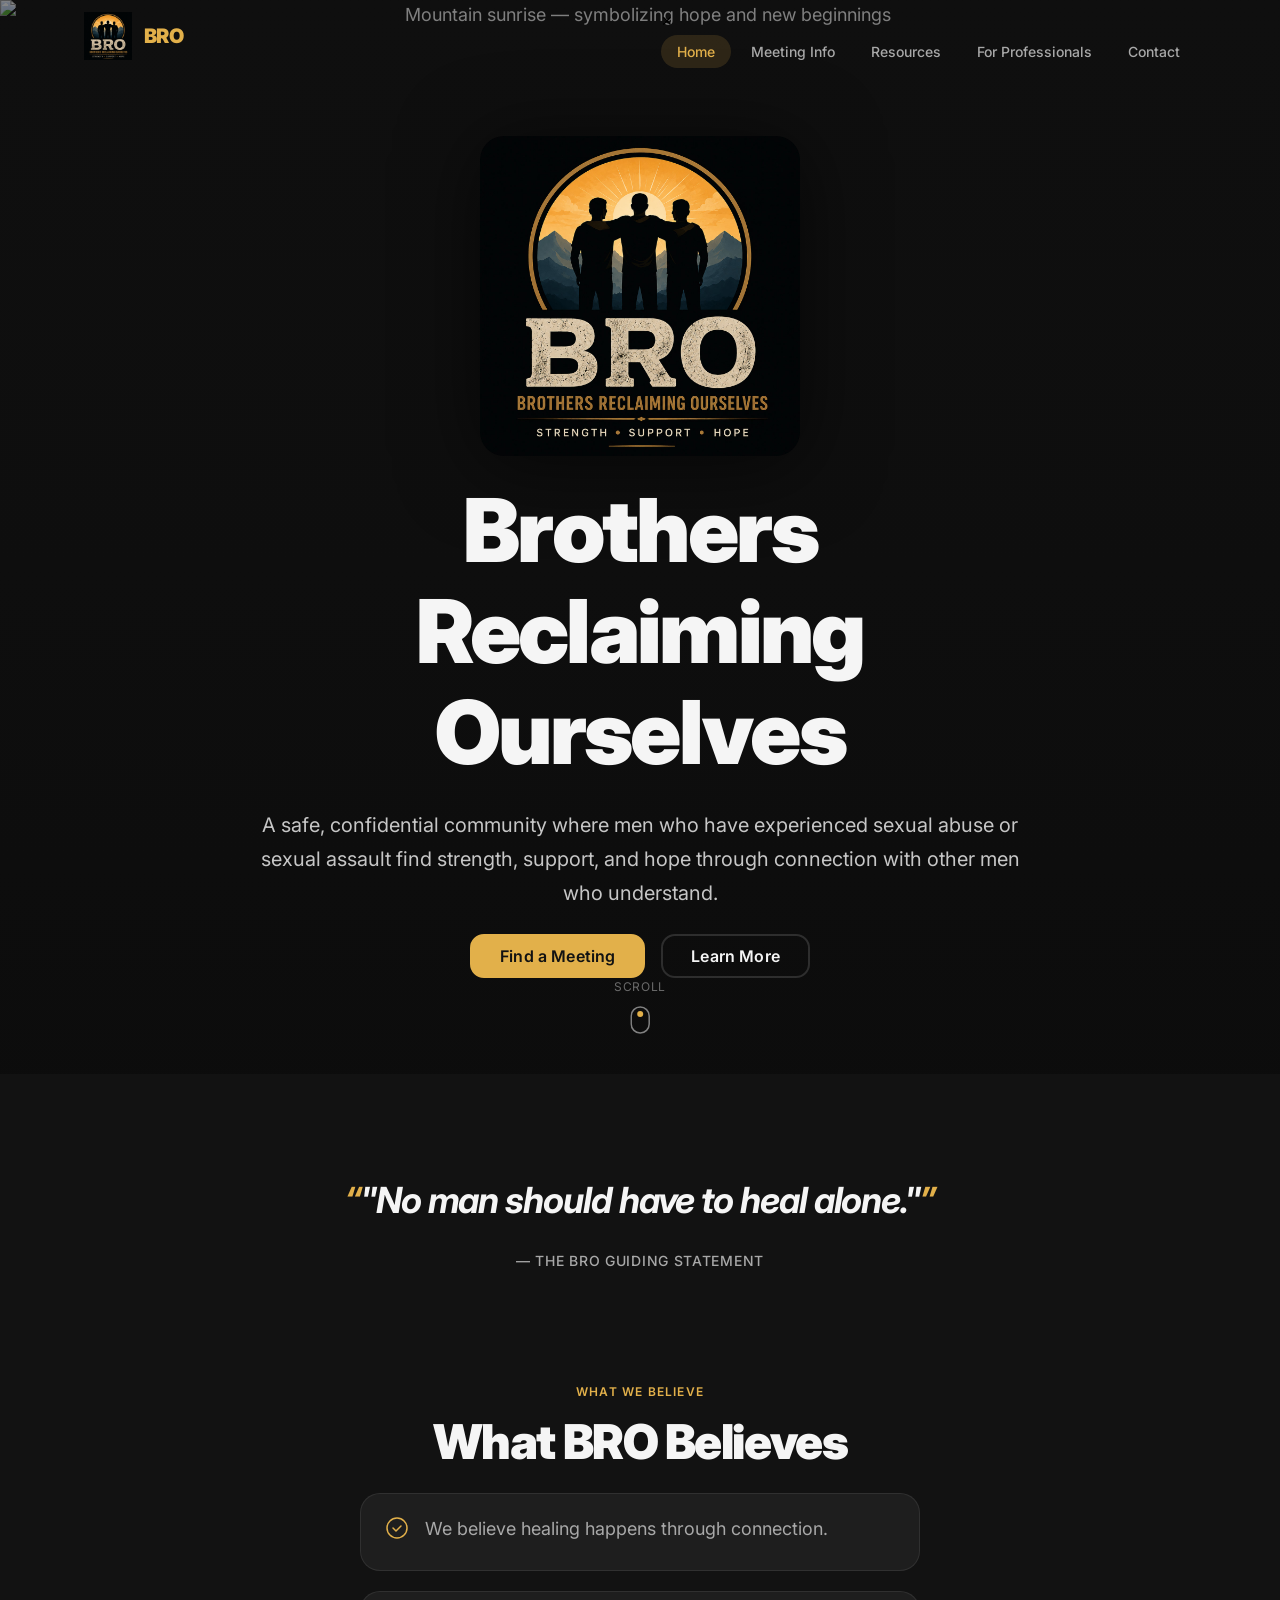
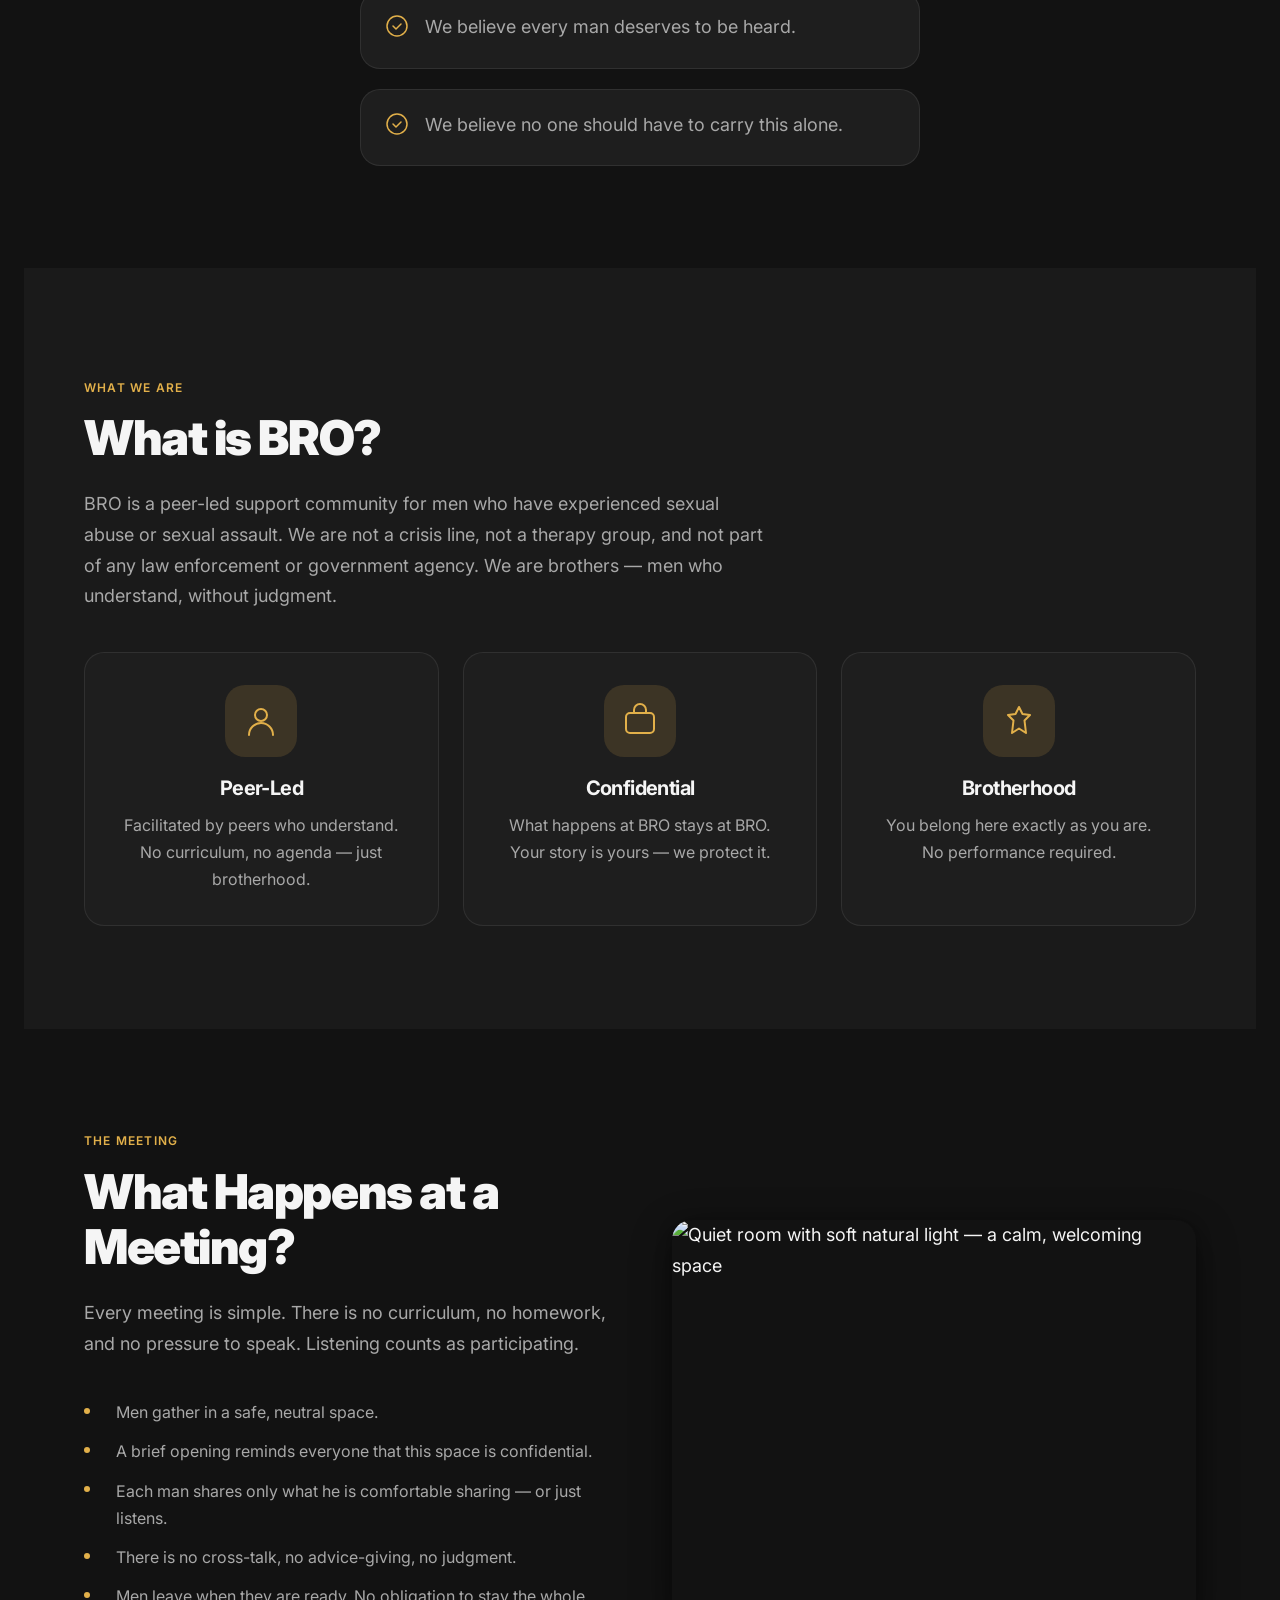
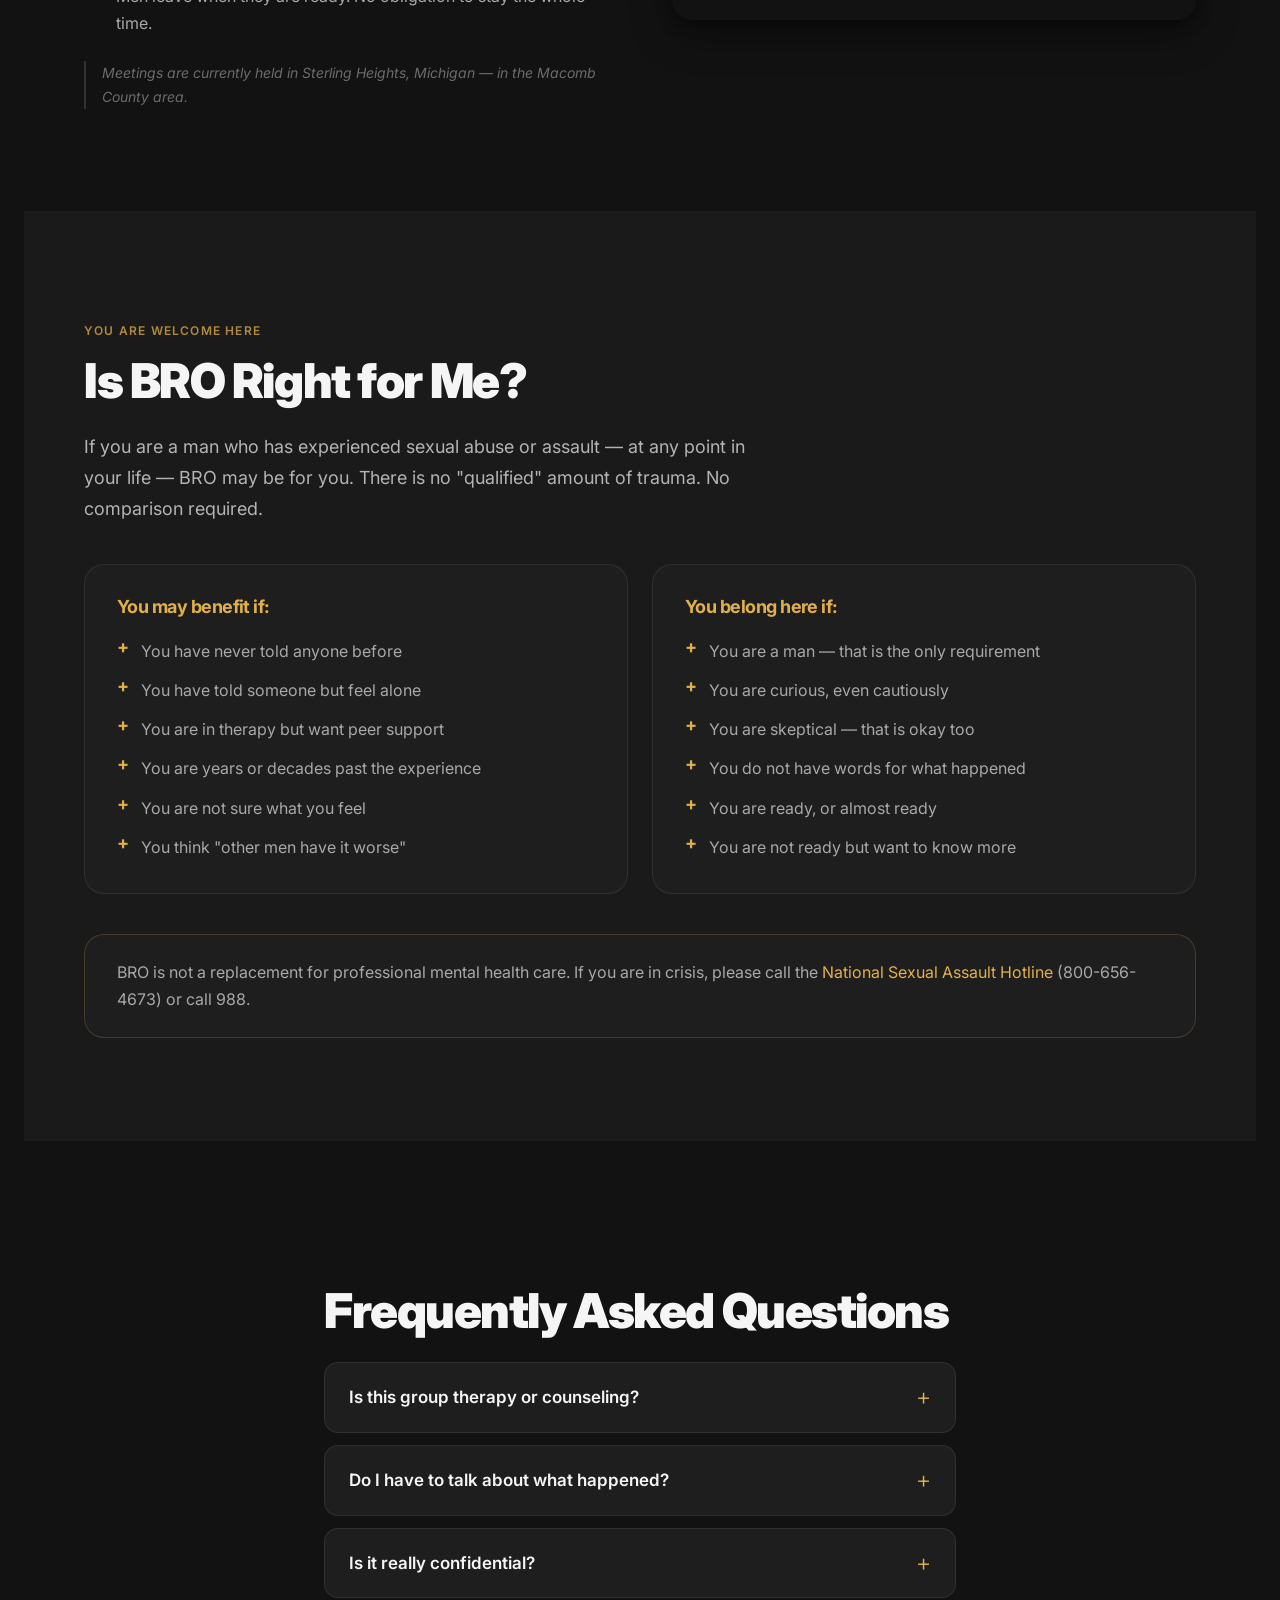
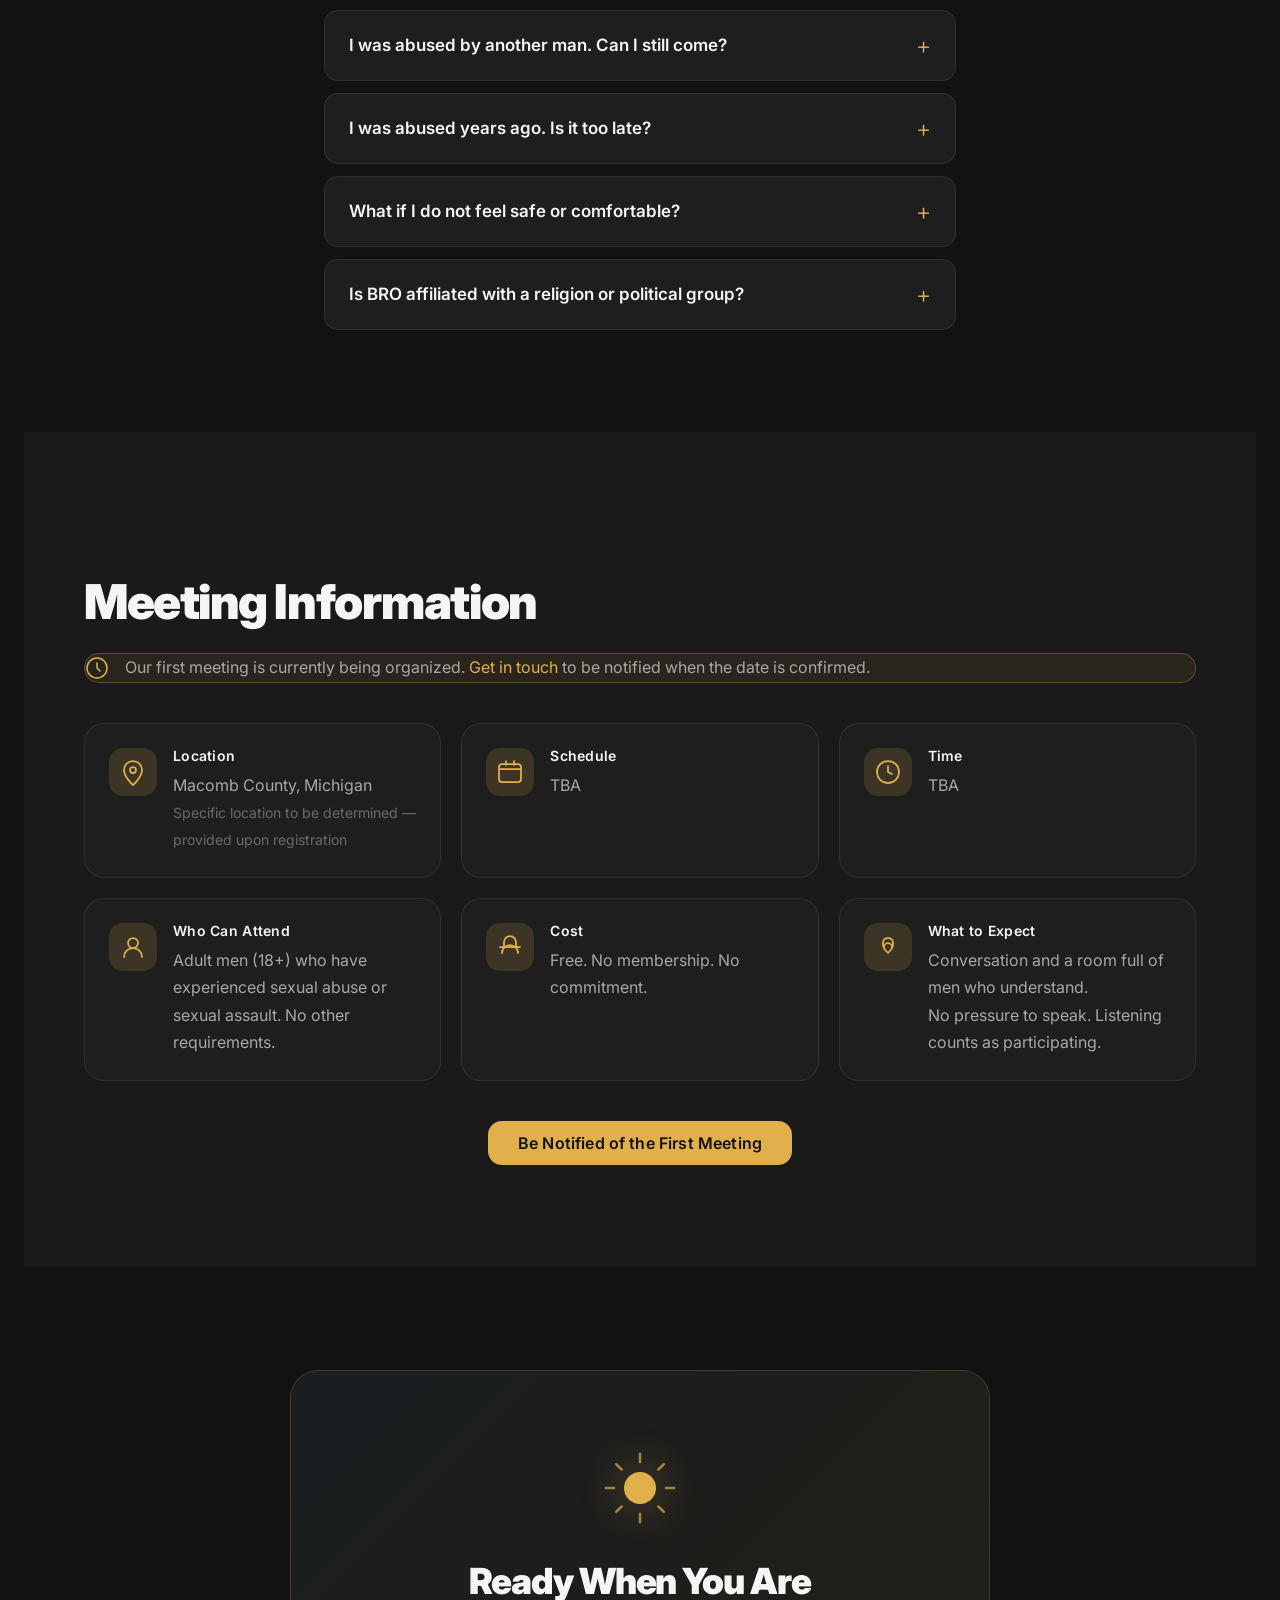
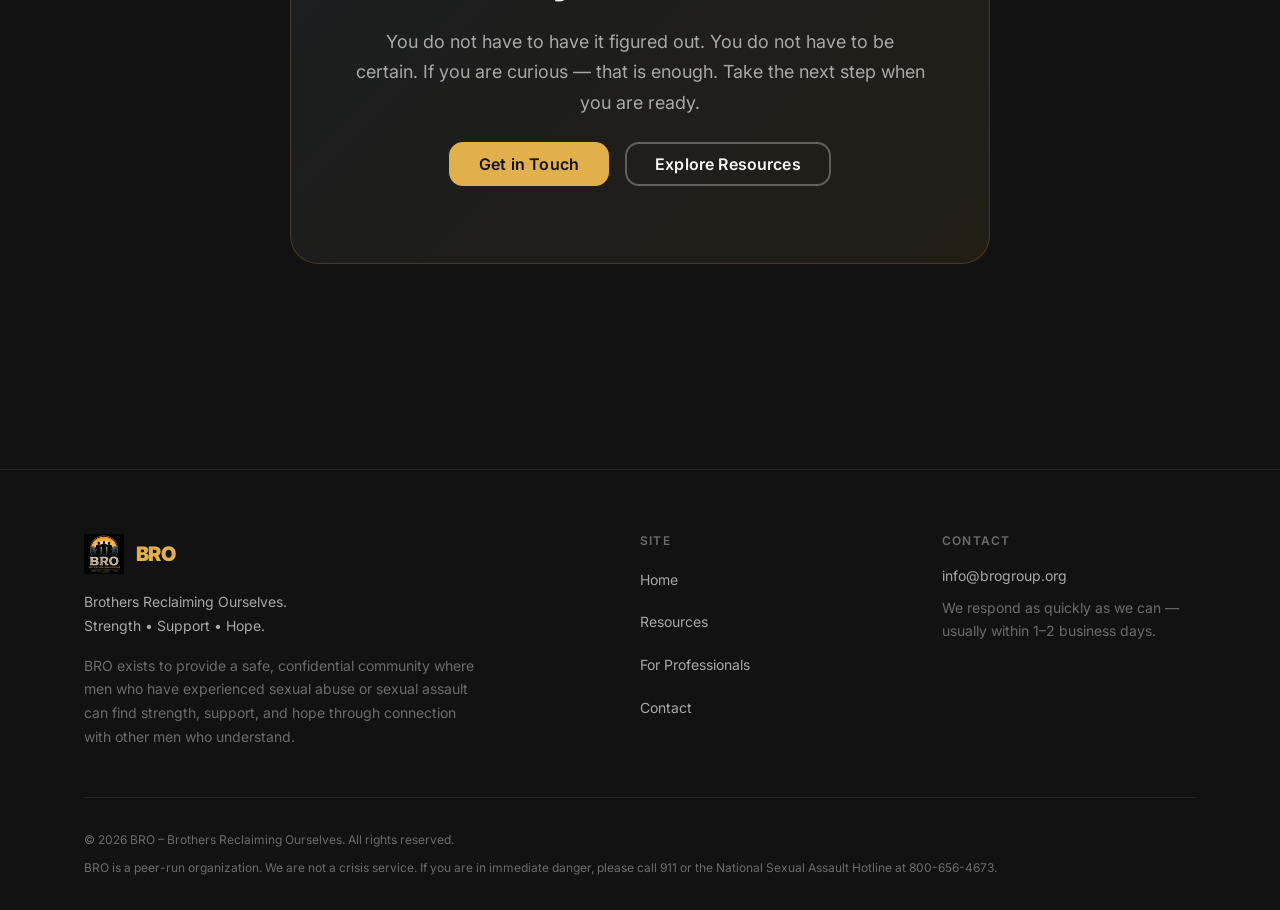
==== index.html @ 1f4b5b33 "Fix mobile nav: add visible close (x) button, fix body scroll lock" ====
<!DOCTYPE html>
<html lang="en">
<head>
  <meta charset="UTF-8" />
  <meta name="viewport" content="width=device-width, initial-scale=1.0" />
  <title>BRO – Brothers Reclaiming Ourselves | Strength • Support • Hope</title>
  <meta name="description" content="BRO provides a safe, confidential community where men who have experienced sexual abuse or sexual assault can find strength, support, and hope through connection with other men who understand." />
  <meta name="keywords" content="male sexual assault support, men's trauma support, male survivor peer support, Michigan, Sterling Heights, Macomb County" />
  <link rel="icon" type="image/svg+xml" href="favicon.svg" />
  <link rel="preconnect" href="https://fonts.googleapis.com" />
  <link rel="preconnect" href="https://fonts.gstatic.com" crossorigin />
  <link href="https://fonts.googleapis.com/css2?family=Inter:wght@300;400;500;600;700;800;900&display=swap" rel="stylesheet" />
  <link rel="stylesheet" href="css/styles.css" />
</head>
<body>

  <!-- NAVIGATION -->
  <header class="site-header" id="site-header">
    <div class="header-inner">
      <a href="index.html" class="logo" aria-label="BRO Home">
        <img src="images/logo.png" alt="BRO – Brothers Reclaiming Ourselves" width="48" height="48" />
        <span class="logo-text">BRO</span>
      </a>
      <nav class="main-nav" id="main-nav" aria-label="Main navigation">
<button class="nav-close" id="nav-close" aria-label="Close menu">&times;</button>
      
        <ul>
          <li><a href="index.html" class="active">Home</a></li>
          <li><a href="#meeting-info">Meeting Info</a></li>
          <li><a href="resources.html">Resources</a></li>
          <li><a href="for-professionals.html">For Professionals</a></li>
          <li><a href="contact.html">Contact</a></li>
        </ul>
      </nav>
      <button class="nav-toggle" id="nav-toggle" aria-label="Toggle navigation" aria-expanded="false">
        <span></span><span></span><span></span>
      </button>
    </div>
  </header>

  <main>

    <!-- ═══════════════════════════════════════════
         SECTION 1 — HERO
    ═══════════════════════════════════════════ -->
    <section class="hero" id="hero">
      <div class="hero-bg">
        <img src="https://images.unsplash.com/photo-1506905925346-21bda4d32df4?w=1600&q=80&auto=format&fit=crop"
             alt="Mountain sunrise — symbolizing hope and new beginnings"
             class="hero-image" loading="eager" />
        <div class="hero-overlay"></div>
      </div>
      <div class="hero-content">
        <div class="hero-logo logo-large">
          <img src="images/logo.png" alt="BRO – Brothers Reclaiming Ourselves" width="320" height="320" />
        </div>
<h1 class="hero-title">Brothers Reclaiming<br/>Ourselves</h1>
        <p class="hero-mission">A safe, confidential community where men who have experienced sexual abuse or sexual assault find strength, support, and hope through connection with other men who understand.</p>
        <div class="hero-actions">
          <a href="#meeting-info" class="btn btn-primary">Find a Meeting</a>
          <a href="#what-is-bro" class="btn btn-ghost">Learn More</a>
        </div>
      </div>
      <div class="hero-scroll-hint" aria-hidden="true">
        <span>Scroll</span>
        <svg width="20" height="28" viewBox="0 0 20 28" fill="none"><rect x="1" y="1" width="18" height="26" rx="9" stroke="#F5F5F5" stroke-width="1.5" opacity="0.5"/><circle cx="10" cy="8" r="3" fill="#E2B04A"/></svg>
      </div>
    </section>

    <!-- ═══════════════════════════════════════════
         SECTION 2 — NO MAN SHOULD HEAL ALONE
    ═══════════════════════════════════════════ -->
    <section class="quote-section" id="guiding-quote">
      <div class="container">
        <blockquote class="guiding-quote reveal">
          <p>"No man should have to heal alone."</p>
          <footer>— The BRO Guiding Statement</footer>
        </blockquote>
      </div>
    
    <!-- ═══════════════════════════════════════════
         SECTION 2.5 — WHAT BRO BELIEVES
    ═══════════════════════════════════════════ -->
    <section class="beliefs-section" id="beliefs">
      <div class="container container-narrow">
        <p class="section-label reveal">What We Believe</p>
        <h2 class="section-title reveal">What BRO Believes</h2>
        <div class="beliefs-list reveal">
          <div class="belief-item">
            <div class="belief-icon" aria-hidden="true">
              <svg width="24" height="24" viewBox="0 0 24 24" fill="none"><circle cx="12" cy="12" r="10" stroke="#E2B04A" stroke-width="1.5"/><path d="M8 12l3 3 5-5" stroke="#E2B04A" stroke-width="1.5" stroke-linecap="round" stroke-linejoin="round"/></svg>
            </div>
            <p>We believe healing happens through connection.</p>
          </div>
          <div class="belief-item">
            <div class="belief-icon" aria-hidden="true">
              <svg width="24" height="24" viewBox="0 0 24 24" fill="none"><circle cx="12" cy="12" r="10" stroke="#E2B04A" stroke-width="1.5"/><path d="M8 12l3 3 5-5" stroke="#E2B04A" stroke-width="1.5" stroke-linecap="round" stroke-linejoin="round"/></svg>
            </div>
            <p>We believe every man deserves to be heard.</p>
          </div>
          <div class="belief-item">
            <div class="belief-icon" aria-hidden="true">
              <svg width="24" height="24" viewBox="0 0 24 24" fill="none"><circle cx="12" cy="12" r="10" stroke="#E2B04A" stroke-width="1.5"/><path d="M8 12l3 3 5-5" stroke="#E2B04A" stroke-width="1.5" stroke-linecap="round" stroke-linejoin="round"/></svg>
            </div>
            <p>We believe no one should have to carry this alone.</p>
          </div>
        </div>
      </div>
    </section>

    <!-- ═══════════════════════════════════════════
         SECTION 3 — WHAT IS BRO?
    ═══════════════════════════════════════════ -->
    <section class="what-is-bro" id="what-is-bro">
      <div class="container">
        <p class="section-label reveal">What We Are</p>
        <h2 class="section-title reveal">What is BRO?</h2>
        <p class="section-intro reveal">BRO is a peer-led support community for men who have experienced sexual abuse or sexual assault. We are not a crisis line, not a therapy group, and not part of any law enforcement or government agency. We are brothers — men who understand, without judgment.</p>
        <div class="pillars">
          <div class="pillar reveal">
            <div class="pillar-icon">
              <svg width="40" height="40" viewBox="0 0 40 40" fill="none" aria-hidden="true">
                <circle cx="20" cy="14" r="6" stroke="#E2B04A" stroke-width="2"/>
                <path d="M8 34c0-6.627 5.373-12 12-12s12 5.373 12 12" stroke="#E2B04A" stroke-width="2" stroke-linecap="round"/>
              </svg>
            </div>
            <h3>Peer-Led</h3>
            <p>Facilitated by peers who understand. No curriculum, no agenda — just brotherhood.</p>
          </div>
          <div class="pillar reveal" style="--delay:0.1s">
            <div class="pillar-icon">
              <svg width="40" height="40" viewBox="0 0 40 40" fill="none" aria-hidden="true">
                <rect x="6" y="12" width="28" height="20" rx="4" stroke="#E2B04A" stroke-width="2"/>
                <path d="M14 12V9a6 6 0 0 1 12 0v3" stroke="#E2B04A" stroke-width="2" stroke-linecap="round"/>
              </svg>
            </div>
            <h3>Confidential</h3>
            <p>What happens at BRO stays at BRO. Your story is yours — we protect it.</p>
          </div>
          <div class="pillar reveal" style="--delay:0.2s">
            <div class="pillar-icon">
              <svg width="40" height="40" viewBox="0 0 40 40" fill="none" aria-hidden="true">
                <path d="M20 6l3.5 7 7.5 1-5.5 5.5L27 32 20 27.5 13 32l1.5-12.5L9 14l7.5-1z" stroke="#E2B04A" stroke-width="2" stroke-linejoin="round"/>
              </svg>
            </div>
            <h3>Brotherhood</h3>
            <p>You belong here exactly as you are. No performance required.</p>
          </div>
        </div>
      </div>
    </section>

    <!-- ═══════════════════════════════════════════
         SECTION 4 — WHAT HAPPENS AT A MEETING?
    ═══════════════════════════════════════════ -->
    <section class="meeting-format" id="meeting-format">
      <div class="container">
        <div class="two-col">
          <div class="two-col-text">
            <p class="section-label reveal">The Meeting</p>
            <h2 class="section-title reveal">What Happens at a Meeting?</h2>
            <p class="section-intro reveal">Every meeting is simple. There is no curriculum, no homework, and no pressure to speak. Listening counts as participating.</p>
            <ul class="meeting-list reveal">
              <li>Men gather in a safe, neutral space.</li>
              <li>A brief opening reminds everyone that this space is confidential.</li>
              <li>Each man shares only what he is comfortable sharing — or just listens.</li>
              <li>There is no cross-talk, no advice-giving, no judgment.</li>
              <li>Men leave when they are ready. No obligation to stay the whole time.</li>
            </ul>
            <p class="meeting-note reveal">Meetings are currently held in Sterling Heights, Michigan — in the Macomb County area.</p>
          </div>
          <div class="two-col-image reveal">
            <img src="https://images.unsplash.com/photo-1474859569645-e0def92b02bc?w=800&q=80&auto=format&fit=crop"
                 alt="Quiet room with soft natural light — a calm, welcoming space"
                 loading="lazy" />
          </div>
        </div>
      </div>
    </section>

    <!-- ═══════════════════════════════════════════
         SECTION 5 — IS BRO RIGHT FOR ME?
    ═══════════════════════════════════════════ -->
    <section class="is-bro-right" id="is-bro-right">
      <div class="container">
        <p class="section-label reveal light">You Are Welcome Here</p>
        <h2 class="section-title reveal light">Is BRO Right for Me?</h2>
        <p class="section-intro reveal light">If you are a man who has experienced sexual abuse or assault — at any point in your life — BRO may be for you. There is no "qualified" amount of trauma. No comparison required.</p>
        <div class="is-right-grid">
          <div class="is-right-card reveal">
            <h3>You may benefit if:</h3>
            <ul>
              <li>You have never told anyone before</li>
              <li>You have told someone but feel alone</li>
              <li>You are in therapy but want peer support</li>
              <li>You are years or decades past the experience</li>
              <li>You are not sure what you feel</li>
              <li>You think "other men have it worse"</li>
            </ul>
          </div>
          <div class="is-right-card reveal" style="--delay:0.1s">
            <h3>You belong here if:</h3>
            <ul>
              <li>You are a man — that is the only requirement</li>
              <li>You are curious, even cautiously</li>
              <li>You are skeptical — that is okay too</li>
              <li>You do not have words for what happened</li>
              <li>You are ready, or almost ready</li>
              <li>You are not ready but want to know more</li>
            </ul>
          </div>
        </div>
        <div class="is-right-reassure reveal">
          <p>BRO is not a replacement for professional mental health care. If you are in crisis, please call the <a href="resources.html">National Sexual Assault Hotline</a> (800-656-4673) or call 988.</p>
        </div>
      </div>
    </section>

    <!-- ═══════════════════════════════════════════
         SECTION 6 — FAQ
    ═══════════════════════════════════════════ -->
    <section class="faq-section" id="faq">
      <div class="container container-narrow">
        <p class="section-label reveal">Common Questions</p>
        <h2 class="section-title reveal">Frequently Asked Questions</h2>

        <div class="faq reveal">
          <details class="faq-item">
            <summary>Is this group therapy or counseling?</summary>
            <div class="faq-body">
              <p>No. BRO is a peer-led support community — not therapy, not counseling. We do not have therapists or clinicians leading meetings. Some BRO members see therapists independently, and many find BRO complements their professional care. But BRO itself is men supporting men.</p>
            </div>
          </details>
          <details class="faq-item">
            <summary>Do I have to talk about what happened?</summary>
            <div class="faq-body">
              <p>Never. Listening is participating. You are welcome to say nothing at all. You can attend as many meetings as you want before saying anything. You never owe anyone your story.</p>
            </div>
          </details>
          <details class="faq-item">
            <summary>Is it really confidential?</summary>
            <div class="faq-body">
              <p>Yes. What is shared at BRO meetings stays at BRO meetings. Every member agrees to this commitment before attending. We take it seriously — it is the foundation of the trust we build.</p>
            </div>
          </details>
          <details class="faq-item">
            <summary>I was abused by another man. Can I still come?</summary>
            <div class="faq-body">
              <p>Yes. The perpetrator's gender does not change that you are a man who experienced sexual abuse. BRO is for all men who have experienced sexual abuse or assault, regardless of who caused it.</p>
            </div>
          </details>
          <details class="faq-item">
            <summary>I was abused years ago. Is it too late?</summary>
            <div class="faq-body">
              <p>It is never too late. Men come to BRO after 5, 10, 20, or 40+ years. Healing does not have a deadline. You are welcome here at any age or stage.</p>
            </div>
          </details>
          <details class="faq-item">
            <summary>What if I do not feel safe or comfortable?</summary>
            <div class="faq-body">
              <p>Your safety comes first. You can leave any meeting at any time, for any reason. You do not need to explain yourself to anyone. If you have concerns about a specific meeting or member, please reach out to us privately.</p>
            </div>
          </details>
          <details class="faq-item">
            <summary>Is BRO affiliated with a religion or political group?</summary>
            <div class="faq-body">
              <p>No. BRO is completely independent and non-religious. We do not promote any political party, ideology, or organization. Our only purpose is peer support for male survivors.</p>
            </div>
          </details>
        </div>
      </div>
    </section>

    <!-- ═══════════════════════════════════════════
         SECTION 7 — MEETING INFORMATION
    ═══════════════════════════════════════════ -->
    <section class="meeting-info" id="meeting-info">
      <div class="container">
        <p class="section-label reveal light">Join Us</p>
        <h2 class="section-title reveal light">Meeting Information</h2>

        <div class="first-meeting-banner reveal">
          <svg width="24" height="24" viewBox="0 0 24 24" fill="none" aria-hidden="true">
            <circle cx="12" cy="12" r="10" stroke="#E2B04A" stroke-width="1.5"/>
            <path d="M12 7v5l3 3" stroke="#E2B04A" stroke-width="1.5" stroke-linecap="round"/>
          </svg>
          <p>Our first meeting is currently being organized. <a href="contact.html">Get in touch</a> to be notified when the date is confirmed.</p>
        </div>

        <div class="meeting-detail-grid">
          <div class="meeting-detail-card reveal">
            <div class="meeting-detail-icon">
              <svg width="28" height="28" viewBox="0 0 28 28" fill="none" aria-hidden="true">
                <path d="M14 3C9 3 5 7 5 12c0 7 9 15 9 15s9-8 9-15c0-5-4-9-9-9z" stroke="#E2B04A" stroke-width="1.75"/>
                <circle cx="14" cy="12" r="3" stroke="#E2B04A" stroke-width="1.75"/>
              </svg>
            </div>
            <div>
              <h3>Location</h3>
              <p>Macomb County, Michigan<br/><span class="small">Specific location to be determined — provided upon registration</span></p>
            </div>
          </div>

          <div class="meeting-detail-card reveal" style="--delay:0.08s">
            <div class="meeting-detail-icon">
              <svg width="28" height="28" viewBox="0 0 28 28" fill="none" aria-hidden="true">
                <rect x="3" y="6" width="22" height="18" rx="3" stroke="#E2B04A" stroke-width="1.75"/>
                <path d="M3 11h22M10 3v4M18 3v4" stroke="#E2B04A" stroke-width="1.75" stroke-linecap="round"/>
              </svg>
            </div>
            <div>
              <h3>Schedule</h3>
              <p>TBA</p>
            </div>
          </div>

          <div class="meeting-detail-card reveal" style="--delay:0.16s">
            <div class="meeting-detail-icon">
              <svg width="28" height="28" viewBox="0 0 28 28" fill="none" aria-hidden="true">
                <circle cx="14" cy="14" r="11" stroke="#E2B04A" stroke-width="1.75"/>
                <path d="M14 8v6l4 2" stroke="#E2B04A" stroke-width="1.75" stroke-linecap="round"/>
              </svg>
            </div>
            <div>
              <h3>Time</h3>
              <p>TBA</p>
            </div>
          </div>

          <div class="meeting-detail-card reveal" style="--delay:0.24s">
            <div class="meeting-detail-icon">
              <svg width="28" height="28" viewBox="0 0 28 28" fill="none" aria-hidden="true">
                <circle cx="14" cy="10" r="5" stroke="#E2B04A" stroke-width="1.75"/>
                <path d="M5 24c0-5 4-9 9-9s9 4 9 9" stroke="#E2B04A" stroke-width="1.75" stroke-linecap="round"/>
              </svg>
            </div>
            <div>
              <h3>Who Can Attend</h3>
              <p>Adult men (18+) who have experienced sexual abuse or sexual assault. No other requirements.</p>
            </div>
          </div>

          <div class="meeting-detail-card reveal" style="--delay:0.32s">
            <div class="meeting-detail-icon">
              <svg width="28" height="28" viewBox="0 0 28 28" fill="none" aria-hidden="true">
                <path d="M6 20c0-4.418 3.582-8 8-8s8 3.582 8 8" stroke="#E2B04A" stroke-width="1.75" stroke-linecap="round"/>
                <path d="M4 14h20" stroke="#E2B04A" stroke-width="1.75" stroke-linecap="round"/>
                <path d="M8 14V9a6 6 0 0 1 12 0v5" stroke="#E2B04A" stroke-width="1.75" stroke-linecap="round"/>
              </svg>
            </div>
            <div>
              <h3>Cost</h3>
              <p>Free. No membership. No commitment.</p>
            </div>
          </div>

          <div class="meeting-detail-card reveal" style="--delay:0.40s">
            <div class="meeting-detail-icon">
              <svg width="28" height="28" viewBox="0 0 28 28" fill="none" aria-hidden="true">
                <path d="M14 5c-3 0-5 2-5 5v2c0 3 5 8 5 8s5-5 5-8V10c0-3-2-5-5-5z" stroke="#E2B04A" stroke-width="1.75"/>
                <path d="M10 14c0-2 1.5-4 4-4s4 2 4 4" stroke="#E2B04A" stroke-width="1.75" stroke-linecap="round"/>
              </svg>
            </div>
            <div>
              <h3>What to Expect</h3>
              <p>Conversation and a room full of men who understand.<br/>No pressure to speak. Listening counts as participating.</p>
            </div>
          </div>
        </div>

        <div class="meeting-cta reveal">
          <a href="contact.html" class="btn btn-gold">Be Notified of the First Meeting</a>
        </div>
      </div>
    </section>

    <!-- ═══════════════════════════════════════════
         SECTION 8 — READY WHEN YOU ARE
    ═══════════════════════════════════════════ -->
    <section class="ready-cta"id="ready-cta">
      <div class="container">
        <div class="ready-inner reveal">
          <div class="ready-sun">
            <svg width="80" height="80" viewBox="0 0 80 80" fill="none" aria-hidden="true">
              <circle cx="40" cy="40" r="16" fill="#E2B04A"/>
              <g stroke="#E2B04A" stroke-width="2.5" stroke-linecap="round" opacity="0.7">
                <line x1="40" y1="6" x2="40" y2="14"/>
                <line x1="40" y1="66" x2="40" y2="74"/>
                <line x1="6" y1="40" x2="14" y2="40"/>
                <line x1="66" y1="40" x2="74" y2="40"/>
                <line x1="16.1" y1="16.1" x2="21.7" y2="21.7"/>
                <line x1="58.3" y1="58.3" x2="63.9" y2="63.9"/>
                <line x1="16.1" y1="63.9" x2="21.7" y2="58.3"/>
                <line x1="58.3" y1="21.7" x2="63.9" y2="16.1"/>
              </g>
            </svg>
          </div>
          <h2>Ready When You Are</h2>
          <p>You do not have to have it figured out. You do not have to be certain. If you are curious — that is enough. Take the next step when you are ready.</p>
          <div class="ready-actions">
            <a href="contact.html" class="btn btn-primary">Get in Touch</a>
            <a href="resources.html" class="btn btn-ghost-light">Explore Resources</a>
          </div>
        </div>
      </div>
    </section>

  </main>

  <!-- FOOTER -->
  <footer class="site-footer">
    <div class="container">
      <div class="footer-grid">
        <div class="footer-brand">
          <a href="index.html" class="footer-logo" aria-label="BRO Home">
            <img src="images/logo.png" alt="BRO – Brothers Reclaiming Ourselves" width="40" height="40" />
            <span>BRO</span>
          </a>
          <p>Brothers Reclaiming Ourselves.<br/>Strength &bull; Support &bull; Hope.</p>
          <p class="footer-mission">BRO exists to provide a safe, confidential community where men who have experienced sexual abuse or sexual assault can find strength, support, and hope through connection with other men who understand.</p>
        </div>
        <div class="footer-nav">
          <h4>Site</h4>
          <ul>
            <li><a href="index.html">Home</a></li>
            <li><a href="resources.html">Resources</a></li>
            <li><a href="for-professionals.html">For Professionals</a></li>
            <li><a href="contact.html">Contact</a></li>
          </ul>
        </div>
        <div class="footer-contact">
          <h4>Contact</h4>
          <p><a href="mailto:info@brogroup.org">info@brogroup.org</a></p>
          <p class="footer-note">We respond as quickly as we can — usually within 1–2 business days.</p>
        </div>
      </div>
      <div class="footer-bottom">
        <p>&copy; 2026 BRO – Brothers Reclaiming Ourselves. All rights reserved.</p>
        <p class="footer-legal">BRO is a peer-run organization. We are not a crisis service. If you are in immediate danger, please call 911 or the National Sexual Assault Hotline at 800-656-4673.</p>
      </div>
    </div>
  </footer>

  <script src="js/main.js"></script>
</body>
</html>
---- css/styles.css ----
/* ============================================================
   BRO – Brothers Reclaiming Ourselves
   Global Stylesheet
   ============================================================ */

/* ── Custom Properties ──────────────────────────────────── */
:root {
  /* Colors */
  --clr-bg:          #121212;
  --clr-bg-alt:      #1A1A1A;
  --clr-bg-card:     #1E1E1E;
  --clr-bg-overlay:  rgba(12, 12, 12, 0.82);
  --clr-gold:        #E2B04A;
  --clr-gold-dim:    rgba(226, 176, 74, 0.15);
  --clr-gold-glow:   rgba(226, 176, 74, 0.08);
  --clr-slate:       #4C647A;
  --clr-slate-dim:   rgba(76, 100, 122, 0.2);
  --clr-text:        #F5F5F5;
  --clr-text-muted:  #A8A8A8;
  --clr-text-dim:    #6B6B6B;
  --clr-border:      rgba(245, 245, 245, 0.08);
  --clr-border-mid:  rgba(245, 245, 245, 0.14);
  --clr-error:       #E05252;
  --clr-success:    #52B47A;

  /* Typography */
  --font: 'Inter', system-ui, -apple-system, sans-serif;
  --fs-xs:   0.75rem;   /* 12px */
  --fs-sm:   0.875rem;  /* 14px */
  --fs-base: 1rem;      /* 16px */
  --fs-md:   1.0625rem; /* 17px */
  --fs-lg:   1.125rem;  /* 18px */
  --fs-xl:   1.25rem;   /* 20px */
  --fs-2xl:  1.5rem;    /* 24px */
  --fs-3xl:  1.875rem;  /* 30px */
  --fs-4xl:  2.25rem;   /* 36px */
  --fs-5xl:  3rem;      /* 48px */
  --fs-6xl:  3.75rem;   /* 60px */
  --fs-hero: clamp(2.5rem, 7vw, 5.5rem);
  --fw-light:    300;
  --fw-regular:  400;
  --fw-medium:   500;
  --fw-semibold: 600;
  --fw-bold:     700;
  --fw-black:    900;
  --lh-tight:   1.15;
  --lh-snug:     1.35;
  --lh-normal:   1.55;
  --lh-relaxed:  1.7;
  --ls-tight:   -0.03em;
  --ls-normal:   0;
  --ls-wide:     0.05em;
  --ls-wider:    0.1em;

  /* Spacing */
  --sp-1:  0.25rem;
  --sp-2:  0.5rem;
  --sp-3:  0.75rem;
  --sp-4:  1rem;
  --sp-5:  1.25rem;
  --sp-6:  1.5rem;
  --sp-8:  2rem;
  --sp-10: 2.5rem;
  --sp-12: 3rem;
  --sp-16: 4rem;
  --sp-20: 5rem;
  --sp-24: 6rem;
  --sp-32: 8rem;

  /* Radii */
  --r-sm:   4px;
  --r-md:   8px;
  --r-lg:   14px;
  --r-xl:   20px;
  --r-2xl:  28px;
  --r-full: 9999px;

  /* Shadows */
  --shadow-sm:  0 1px 3px rgba(0,0,0,0.4), 0 1px 2px rgba(0,0,0,0.3);
  --shadow-md:  0 4px 12px rgba(0,0,0,0.35), 0 2px 6px rgba(0,0,0,0.25);
  --shadow-lg:  0 12px 40px rgba(0,0,0,0.4), 0 4px 16px rgba(0,0,0,0.3);
  --shadow-gold: 0 0 32px rgba(226, 176, 74, 0.15);

  /* Transitions */
  --t-fast:   0.15s ease;
  --t-base:   0.25s ease;
  --t-slow:   0.45s ease;
  --t-slower: 0.65s ease;

  /* Layout */
  --container-max:  1160px;
  --container-mid:  800px;
  --container-narr: 680px;
  --section-gap:    clamp(4rem, 8vw, 7rem);
  --header-h:       72px;
}

/* ── Reset ─────────────────────────────────────────────── */
*, *::before, *::after { box-sizing: border-box; margin: 0; padding: 0; }
html { scroll-behavior: smooth; font-size: 16px; -webkit-text-size-adjust: 100%; }
body {
  font-family: var(--font);
  font-size: var(--fs-lg);
  font-weight: var(--fw-regular);
  line-height: var(--lh-relaxed);
  color: var(--clr-text);
  background: var(--clr-bg);
  -webkit-font-smoothing: antialiased;
  -moz-osx-font-smoothing: grayscale;
  overflow-x: hidden;
}
img, video { display: block; max-width: 100%; height: auto; }
a { color: var(--clr-gold); text-decoration: none; transition: color var(--t-fast); }
a:hover { color: #f0c96a; }
ul, ol { list-style: none; }
button, input, select, textarea { font: inherit; }
button { cursor: pointer; border: none; background: none; }
h1, h2, h3, h4, h5, h6 { font-weight: var(--fw-bold); line-height: var(--lh-tight); letter-spacing: var(--ls-tight); }

/* Custom scrollbar */
::-webkit-scrollbar { width: 6px; }
::-webkit-scrollbar-track { background: var(--clr-bg); }
::-webkit-scrollbar-thumb { background: var(--clr-slate); border-radius: var(--r-full); }
::-webkit-scrollbar-thumb:hover { background: var(--clr-gold); }

/* Text selection */
::selection { background: var(--clr-gold); color: var(--clr-bg); }

/* Focus styles */
:focus-visible {
  outline: 2px solid var(--clr-gold);
  outline-offset: 3px;
  border-radius: var(--r-sm);
}

/* ── Layout Utilities ──────────────────────────────────── */
.container { width: 100%; max-width: var(--container-max); margin-inline: auto; padding-inline: var(--sp-6); }
.container-mid { max-width: var(--container-mid); }
.container-narrow { max-width: var(--container-narr); }
.section-gap { padding-block: var(--section-gap); }

/* ── Typography Utilities ───────────────────────────────── */
.section-label {
  display: inline-block;
  font-size: var(--fs-xs);
  font-weight: var(--fw-semibold);
  letter-spacing: var(--ls-wider);
  text-transform: uppercase;
  color: var(--clr-gold);
  margin-bottom: var(--sp-3);
}
.section-label.light { color: rgba(226, 176, 74, 0.75); }
.section-title {
  font-size: clamp(var(--fs-3xl), 5vw, var(--fs-5xl));
  font-weight: var(--fw-black);
  color: var(--clr-text);
  margin-bottom: var(--sp-6);
  letter-spacing: var(--ls-tight);
}
.section-title.light { color: var(--clr-text); }
.section-intro {
  font-size: var(--fs-lg);
  color: var(--clr-text-muted);
  line-height: var(--lh-relaxed);
  max-width: 62ch;
  margin-bottom: var(--sp-10);
}
.section-intro.light { color: rgba(245, 245, 245, 0.7); }

/* ── Buttons ────────────────────────────────────────────── */
.btn {
  display: inline-flex;
  align-items: center;
  justify-content: center;
  gap: var(--sp-2);
  padding: 0.75rem 1.75rem;
  border-radius: var(--r-lg);
  font-size: var(--fs-base);
  font-weight: var(--fw-semibold);
  line-height: 1;
  letter-spacing: 0.01em;
  transition:
    background var(--t-base),
    color var(--t-base),
    border-color var(--t-base),
    box-shadow var(--t-base),
    transform var(--t-fast);
  cursor: pointer;
  white-space: nowrap;
  text-decoration: none;
  border: 2px solid transparent;
}
.btn:hover { transform: translateY(-1px); }
.btn:active { transform: translateY(0); }
.btn-sm { padding: 0.5rem 1.25rem; font-size: var(--fs-sm); }
.btn-full { width: 100%; }
.btn-primary {
  background: var(--clr-gold);
  color: var(--clr-bg);
  border-color: var(--clr-gold);
}
.btn-primary:hover {
  background: #f0c96a;
  border-color: #f0c96a;
  box-shadow: 0 6px 24px rgba(226, 176, 74, 0.3);
  color: var(--clr-bg);
}
.btn-ghost {
  background: transparent;
  color: var(--clr-text);
  border-color: var(--clr-border-mid);
}
.btn-ghost:hover {
  background: var(--clr-bg-card);
  border-color: rgba(245,245,245,0.25);
  color: var(--clr-text);
}
.btn-ghost-light {
  background: transparent;
  color: var(--clr-text);
  border-color: rgba(245,245,245,0.3);
}
.btn-ghost-light:hover {
  background: rgba(245,245,245,0.08);
  border-color: rgba(245,245,245,0.45);
  color: var(--clr-text);
}
.btn-outline {
  background: transparent;
  color: var(--clr-gold);
  border-color: var(--clr-gold);
}
.btn-outline:hover {
  background: var(--clr-gold);
  color: var(--clr-bg);
}
.btn-gold {
  background: var(--clr-gold);
  color: var(--clr-bg);
  border-color: var(--clr-gold);
}
.btn-gold:hover {
  background: #f0c96a;
  box-shadow: var(--shadow-gold);
  color: var(--clr-bg);
}

/* Spinner */
.spin { animation: spin 0.8s linear infinite; }
@keyframes spin { to { transform: rotate(360deg); } }

/* ── HEADER ─────────────────────────────────────────────── */
.site-header {
  position: fixed;
  top: 0;
  left: 0;
  right: 0;
  z-index: 1000;
  height: var(--header-h);
  transition: background var(--t-base), box-shadow var(--t-base), backdrop-filter var(--t-base);
}
.site-header.scrolled {
  background: rgba(12, 12, 12, 0.92);
  backdrop-filter: blur(16px);
  -webkit-backdrop-filter: blur(16px);
  box-shadow: 0 1px 0 var(--clr-border), var(--shadow-md);
}
.header-inner {
  max-width: var(--container-max);
  margin-inline: auto;
  padding-inline: var(--sp-6);
  height: 100%;
  display: flex;
  align-items: center;
  justify-content: space-between;
  gap: var(--sp-8);
}

/* Logo */
.logo {
  display: flex;
  align-items: center;
  gap: var(--sp-3);
  color: var(--clr-text);
  text-decoration: none;
  flex-shrink: 0;
}
.logo:hover { color: var(--clr-text); }
.logo-text {
  font-size: var(--fs-xl);
  font-weight: var(--fw-black);
  letter-spacing: var(--ls-tight);
  color: var(--clr-gold);
}

/* Main nav */
.main-nav ul {
  display: flex;
  align-items: center;
  gap: var(--sp-1);
}
.main-nav a {
  color: var(--clr-text-muted);
  font-size: var(--fs-sm);
  font-weight: var(--fw-medium);
  padding: var(--sp-2) var(--sp-4);
  border-radius: var(--r-full);
  transition: color var(--t-fast), background var(--t-fast);
  text-decoration: none;
}
.main-nav a:hover { color: var(--clr-text); background: rgba(245,245,245,0.06); }
.main-nav a.active { color: var(--clr-gold); background: var(--clr-gold-dim); }

/* Hamburger */
.nav-toggle {
  display: none;
  flex-direction: column;
  justify-content: center;
  gap: 5px;
  width: 36px;
  height: 36px;
  padding: var(--sp-2);
  border-radius: var(--r-md);
  transition: background var(--t-fast);
}
.nav-toggle:hover { background: rgba(245,245,245,0.08); }
.nav-toggle span {
  display: block;
  width: 22px;
  height: 2px;
  background: var(--clr-text);
  border-radius: 2px;
  transition: transform var(--t-base), opacity var(--t-base);
}
.nav-toggle[aria-expanded="true"] span:nth-child(1) { transform: translateY(7px) rotate(45deg); }
.nav-toggle[aria-expanded="true"] span:nth-child(2) { opacity: 0; transform: scaleX(0); }
.nav-toggle[aria-expanded="true"] span:nth-child(3) { transform: translateY(-7px) rotate(-45deg); }

/* Mobile nav */
@media (max-width: 768px) {
  .nav-toggle { display: flex; }
  .main-nav {
    position: fixed;
    inset: 0;
    background: rgba(12,12,12,0.97);
    backdrop-filter: blur(20px);
    -webkit-backdrop-filter: blur(20px);
    padding: calc(var(--header-h) + var(--sp-8)) var(--sp-6) var(--sp-8);
    transform: translateX(100%);
    transition: transform var(--t-slow);
    z-index: 999;
    overflow-y: auto;
    -webkit-overflow-scrolling: touch;
  }
  .main-nav.open { transform: translateX(0); }

  /* Close button inside mobile nav */
  .nav-close {
    display: flex;
    position: absolute;
    top: calc(var(--header-h) / 2 - 18px);
    right: var(--sp-5);
    width: 36px;
    height: 36px;
    align-items: center;
    justify-content: center;
    background: rgba(245,245,245,0.08);
    border-radius: var(--r-md);
    color: var(--clr-text);
    font-size: 24px;
    line-height: 1;
    transition: background var(--t-fast);
    cursor: pointer;
    border: none;
  }
  .nav-close:hover { background: rgba(245,245,245,0.15); }

  .main-nav ul {
    flex-direction: column;
    align-items: flex-start;
    gap: var(--sp-2);
  }
  .main-nav a {
    font-size: var(--fs-xl);
    font-weight: var(--fw-semibold);
    padding: var(--sp-3) var(--sp-4);
    width: 100%;
    border-radius: var(--r-lg);
  }
  .main-nav a.active { background: var(--clr-gold-dim); color: var(--clr-gold); }
}

/* ── HERO ────────────────────────────────────────────────── */
.hero {
  position: relative;
  min-height: 100svh;
  display: flex;
  flex-direction: column;
  align-items: center;
  justify-content: center;
  overflow: hidden;
  padding: calc(var(--header-h) + var(--sp-16)) var(--sp-6) var(--sp-24);
  text-align: center;
}
.hero-bg {
  position: absolute;
  inset: 0;
  z-index: 0;
}
.hero-image {
  width: 100%;
  height: 100%;
  object-fit: cover;
  object-position: center 60%;
}
.hero-overlay {
  position: absolute;
  inset: 0;
  background: linear-gradient(
    to bottom,
    rgba(12,12,12,0.5) 0%,
    rgba(12,12,12,0.65) 50%,
    rgba(12,12,12,0.95) 100%
  );
}
.hero-content {
  position: relative;
  z-index: 1;
  max-width: 780px;
  display: flex;
  flex-direction: column;
  align-items: center;
  gap: var(--sp-6);
}
.hero-logo {
  animation: fadeUp 0.8s ease both;
}
.hero-logo svg {
  filter: drop-shadow(0 4px 16px rgba(226,176,74,0.25));
}
.hero-eyebrow {
  font-size: var(--fs-sm);
  font-weight: var(--fw-semibold);
  letter-spacing: var(--ls-wider);
  text-transform: uppercase;
  color: var(--clr-gold);
  animation: fadeUp 0.8s 0.1s ease both;
}
.hero-title {
  font-size: var(--fs-hero);
  font-weight: var(--fw-black);
  line-height: var(--lh-tight);
  letter-spacing: var(--ls-tight);
  color: var(--clr-text);
  animation: fadeUp 0.8s 0.2s ease both;
}
.hero-mission {
  font-size: clamp(var(--fs-base), 2.5vw, var(--fs-xl));
  color: rgba(245,245,245,0.8);
  line-height: var(--lh-relaxed);
  max-width: 60ch;
  animation: fadeUp 0.8s 0.3s ease both;
}
.hero-actions {
  display: flex;
  gap: var(--sp-4);
  flex-wrap: wrap;
  justify-content: center;
  animation: fadeUp 0.8s 0.4s ease both;
}
.hero-scroll-hint {
  position: absolute;
  bottom: var(--sp-10);
  left: 50%;
  transform: translateX(-50%);
  display: flex;
  flex-direction: column;
  align-items: center;
  gap: var(--sp-2);
  font-size: var(--fs-xs);
  letter-spacing: var(--ls-wide);
  text-transform: uppercase;
  color: rgba(245,245,245,0.4);
  animation: fadeIn 1s 1.2s ease both;
  z-index: 1;
}

/* ── PAGE HERO ───────────────────────────────────────────── */
.page-hero {
  position: relative;
  min-height: 55vh;
  display: flex;
  flex-direction: column;
  align-items: center;
  justify-content: center;
  overflow: hidden;
  padding: calc(var(--header-h) + var(--sp-16)) var(--sp-6) var(--sp-16);
  text-align: center;
}
.page-hero .hero-bg { position: absolute; inset: 0; z-index: 0; }
.page-hero .hero-image { width: 100%; height: 100%; object-fit: cover; }
.page-hero .hero-overlay {
  position: absolute;
  inset: 0;
  background: linear-gradient(
    to bottom,
    rgba(12,12,12,0.6) 0%,
    rgba(12,12,12,0.8) 60%,
    rgba(12,12,12,0.97) 100%
  );
}
.page-hero .hero-content {
  position: relative;
  z-index: 1;
  max-width: 700px;
  display: flex;
  flex-direction: column;
  align-items: center;
  gap: var(--sp-4);
}
.page-hero h1 {
  font-size: clamp(var(--fs-3xl), 6vw, var(--fs-6xl));
  font-weight: var(--fw-black);
  letter-spacing: var(--ls-tight);
  color: var(--clr-text);
  animation: fadeUp 0.7s 0.1s ease both;
}
.page-hero p {
  font-size: clamp(var(--fs-base), 2vw, var(--fs-xl));
  color: rgba(245,245,245,0.75);
  line-height: var(--lh-relaxed);
  max-width: 56ch;
  animation: fadeUp 0.7s 0.2s ease both;
}
.page-hero .hero-eyebrow {
  animation: fadeUp 0.7s 0s ease both;
}

/* ── SECTION: GUIDING QUOTE ──────────────────────────────── */
.quote-section {
  padding: clamp(4rem, 8vw, 7rem) var(--sp-6);
  background: var(--clr-bg);
}
.guiding-quote {
  max-width: 680px;
  margin-inline: auto;
  text-align: center;
  border: none;
}
.guiding-quote p {
  font-size: clamp(var(--fs-2xl), 4vw, var(--fs-4xl));
  font-weight: var(--fw-bold);
  color: var(--clr-text);
  line-height: var(--lh-snug);
  letter-spacing: var(--ls-tight);
  font-style: italic;
}
.guiding-quote p::before { content: '\201C'; color: var(--clr-gold); }
.guiding-quote p::after  { content: '\201D'; color: var(--clr-gold); }
.guiding-quote footer {
  margin-top: var(--sp-6);
  font-size: var(--fs-sm);
  color: var(--clr-text-muted);
  font-style: normal;
  font-weight: var(--fw-medium);
  letter-spacing: var(--ls-wide);
  text-transform: uppercase;
}

/* ── SECTION: WHAT IS BRO ───────────────────────────────── */
.what-is-bro {
  padding: var(--section-gap) var(--sp-6);
  background: var(--clr-bg-alt);
}
.pillars {
  display: grid;
  grid-template-columns: repeat(auto-fit, minmax(260px, 1fr));
  gap: var(--sp-6);
}
.pillar {
  background: var(--clr-bg-card);
  border: 1px solid var(--clr-border);
  border-radius: var(--r-xl);
  padding: var(--sp-8) var(--sp-8);
  text-align: center;
  transition: border-color var(--t-base), box-shadow var(--t-base), transform var(--t-base);
  animation-delay: calc(var(--delay, 0) * 1s);
}
.pillar:hover {
  border-color: rgba(226,176,74,0.3);
  box-shadow: var(--shadow-lg), var(--shadow-gold);
  transform: translateY(-4px);
}
.pillar-icon {
  width: 72px;
  height: 72px;
  margin-inline: auto;
  margin-bottom: var(--sp-5);
  background: var(--clr-gold-dim);
  border-radius: var(--r-xl);
  display: flex;
  align-items: center;
  justify-content: center;
}
.pillar h3 {
  font-size: var(--fs-xl);
  font-weight: var(--fw-bold);
  color: var(--clr-text);
  margin-bottom: var(--sp-3);
}
.pillar p {
  font-size: var(--fs-base);
  color: var(--clr-text-muted);
  line-height: var(--lh-relaxed);
}

/* ── SECTION: MEETING FORMAT ─────────────────────────────── */
.meeting-format {
  padding: var(--section-gap) var(--sp-6);
  background: var(--clr-bg);
}
.two-col {
  display: grid;
  grid-template-columns: 1fr 1fr;
  gap: var(--sp-16);
  align-items: center;
}
.two-col.reverse { direction: rtl; }
.two-col.reverse > * { direction: ltr; }
.two-col-text { display: flex; flex-direction: column; }
.two-col-image {
  border-radius: var(--r-xl);
  overflow: hidden;
  box-shadow: var(--shadow-lg);
}
.two-col-image img {
  width: 100%;
  height: 400px;
  object-fit: cover;
}
.meeting-list {
  display: flex;
  flex-direction: column;
  gap: var(--sp-3);
  margin-bottom: var(--sp-6);
}
.meeting-list li {
  position: relative;
  padding-left: var(--sp-8);
  font-size: var(--fs-base);
  color: var(--clr-text-muted);
  line-height: var(--lh-relaxed);
}
.meeting-list li::before {
  content: '';
  position: absolute;
  left: 0;
  top: 0.55em;
  width: 6px;
  height: 6px;
  border-radius: var(--r-full);
  background: var(--clr-gold);
  flex-shrink: 0;
}
.meeting-note {
  font-size: var(--fs-sm);
  color: var(--clr-text-dim);
  border-left: 2px solid var(--clr-border-mid);
  padding-left: var(--sp-4);
  font-style: italic;
}
@media (max-width: 860px) {
  .two-col { grid-template-columns: 1fr; gap: var(--sp-10); }
  .two-col.reverse { direction: ltr; }
  .two-col-image img { height: 280px; }
}

/* ── SECTION: IS BRO RIGHT FOR ME ───────────────────────── */
.is-bro-right {
  padding: var(--section-gap) var(--sp-6);
  background: var(--clr-bg-alt);
}
.is-right-grid {
  display: grid;
  grid-template-columns: 1fr 1fr;
  gap: var(--sp-6);
  margin-bottom: var(--sp-10);
}
@media (max-width: 680px) {
  .is-right-grid { grid-template-columns: 1fr; }
}
.is-right-card {
  background: var(--clr-bg-card);
  border: 1px solid var(--clr-border);
  border-radius: var(--r-xl);
  padding: var(--sp-8);
  animation-delay: calc(var(--delay, 0) * 1s);
}
.is-right-card h3 {
  font-size: var(--fs-lg);
  font-weight: var(--fw-bold);
  color: var(--clr-gold);
  margin-bottom: var(--sp-5);
}
.is-right-card ul {
  display: flex;
  flex-direction: column;
  gap: var(--sp-3);
}
.is-right-card li {
  position: relative;
  padding-left: var(--sp-6);
  font-size: var(--fs-base);
  color: var(--clr-text-muted);
  line-height: var(--lh-relaxed);
}
.is-right-card li::before {
  content: '+';
  position: absolute;
  left: 0;
  top: 0;
  color: var(--clr-gold);
  font-weight: var(--fw-bold);
  font-size: var(--fs-lg);
  line-height: 1;
}
.is-right-reassure {
  background: var(--clr-bg-card);
  border: 1px solid rgba(226,176,74,0.2);
  border-radius: var(--r-xl);
  padding: var(--sp-6) var(--sp-8);
  font-size: var(--fs-base);
  color: var(--clr-text-muted);
  line-height: var(--lh-relaxed);
}
.is-right-reassure a { color: var(--clr-gold); }

/* ── SECTION: FAQ ─────────────────────────────────────────── */
.faq-section {
  padding: var(--section-gap) var(--sp-6);
  background: var(--clr-bg);
}
.faq { display: flex; flex-direction: column; gap: var(--sp-3); }
.faq-item {
  background: var(--clr-bg-card);
  border: 1px solid var(--clr-border);
  border-radius: var(--r-lg);
  overflow: hidden;
  transition: border-color var(--t-base);
}
.faq-item:hover { border-color: rgba(226,176,74,0.2); }
.faq-item[open] { border-color: rgba(226,176,74,0.35); }
.faq-item summary {
  display: flex;
  align-items: center;
  justify-content: space-between;
  gap: var(--sp-4);
  padding: var(--sp-5) var(--sp-6);
  font-size: var(--fs-md);
  font-weight: var(--fw-semibold);
  color: var(--clr-text);
  cursor: pointer;
  list-style: none;
  transition: color var(--t-fast);
  user-select: none;
}
.faq-item summary:hover { color: var(--clr-gold); }
.faq-item summary::-webkit-details-marker { display: none; }
.faq-item summary::after {
  content: '+';
  font-size: var(--fs-2xl);
  font-weight: var(--fw-light);
  color: var(--clr-gold);
  flex-shrink: 0;
  transition: transform var(--t-base);
  line-height: 1;
}
.faq-item[open] summary::after { transform: rotate(45deg); }
.faq-body {
  padding: 0 var(--sp-6) var(--sp-6);
  font-size: var(--fs-base);
  color: var(--clr-text-muted);
  line-height: var(--lh-relaxed);
  border-top: 1px solid var(--clr-border);
  padding-top: var(--sp-4);
}

/* ── SECTION: MEETING INFO ───────────────────────────────── */
.meeting-info {
  padding: var(--section-gap) var(--sp-6);
  background: var(--clr-bg-alt);
}
.meeting-cards {
  display: grid;
  grid-template-columns: repeat(auto-fit, minmax(300px, 1fr));
  gap: var(--sp-6);
  margin-bottom: var(--sp-10);
}
.meeting-card {
  background: var(--clr-bg-card);
  border: 1px solid var(--clr-border);
  border-radius: var(--r-xl);
  padding: var(--sp-8);
  animation-delay: calc(var(--delay, 0) * 1s);
}
.meeting-card-icon {
  width: 60px;
  height: 60px;
  background: var(--clr-gold-dim);
  border-radius: var(--r-lg);
  display: flex;
  align-items: center;
  justify-content: center;
  margin-bottom: var(--sp-5);
}
.meeting-card h3 {
  font-size: var(--fs-xl);
  font-weight: var(--fw-bold);
  color: var(--clr-text);
  margin-bottom: var(--sp-5);
}
.meeting-details { display: flex; flex-direction: column; gap: var(--sp-4); }
.meeting-details > div { display: flex; flex-direction: column; gap: var(--sp-1); }
.meeting-details dt {
  font-size: var(--fs-xs);
  font-weight: var(--fw-semibold);
  letter-spacing: var(--ls-wider);
  text-transform: uppercase;
  color: var(--clr-text-dim);
}
.meeting-details dd {
  font-size: var(--fs-base);
  color: var(--clr-text-muted);
  line-height: var(--lh-normal);
}
.meeting-details dd a { color: var(--clr-gold); }
.meeting-cta { text-align: center; }

/* ── SECTION: READY CTA ──────────────────────────────────── */
.ready-cta {
  padding: var(--section-gap) var(--sp-6);
  background: var(--clr-bg);
}
.ready-inner {
  background: linear-gradient(135deg, rgba(76,100,122,0.15) 0%, rgba(226,176,74,0.08) 100%);
  border: 1px solid rgba(226,176,74,0.2);
  border-radius: var(--r-2xl);
  padding: clamp(2.5rem, 6vw, 5rem) var(--sp-8);
  text-align: center;
  max-width: 700px;
  margin-inline: auto;
  display: flex;
  flex-direction: column;
  align-items: center;
  gap: var(--sp-6);
}
.ready-sun svg {
  filter: drop-shadow(0 0 20px rgba(226,176,74,0.4));
}
.ready-inner h2 {
  font-size: clamp(var(--fs-2xl), 4vw, var(--fs-4xl));
  font-weight: var(--fw-black);
  letter-spacing: var(--ls-tight);
  color: var(--clr-text);
}
.ready-inner p {
  font-size: var(--fs-lg);
  color: var(--clr-text-muted);
  line-height: var(--lh-relaxed);
  max-width: 52ch;
}
.ready-actions {
  display: flex;
  gap: var(--sp-4);
  flex-wrap: wrap;
  justify-content: center;
}
.ready-cta.compact .ready-inner {
  padding: var(--sp-12) var(--sp-8);
  background: linear-gradient(135deg, rgba(226,176,74,0.07) 0%, rgba(76,100,122,0.1) 100%);
}

/* ── FOOTER ──────────────────────────────────────────────── */
.site-footer {
  background: var(--clr-bg);
  border-top: 1px solid var(--clr-border);
  padding: var(--sp-16) var(--sp-6) var(--sp-8);
}
.footer-grid {
  display: grid;
  grid-template-columns: 2fr 1fr 1fr;
  gap: var(--sp-12);
  margin-bottom: var(--sp-12);
}
@media (max-width: 768px) {
  .footer-grid { grid-template-columns: 1fr; gap: var(--sp-8); }
}
.footer-brand { display: flex; flex-direction: column; gap: var(--sp-4); }
.footer-logo {
  display: flex;
  align-items: center;
  gap: var(--sp-3);
  color: var(--clr-text);
  text-decoration: none;
  font-size: var(--fs-xl);
  font-weight: var(--fw-black);
  letter-spacing: var(--ls-tight);
}
.footer-logo span { color: var(--clr-gold); }
.footer-brand > p { font-size: var(--fs-sm); color: var(--clr-text-muted); }
.footer-mission {
  font-size: var(--fs-sm);
  color: var(--clr-text-dim) !important;
  line-height: var(--lh-relaxed);
  max-width: 44ch;
}
.footer-nav h4,
.footer-contact h4 {
  font-size: var(--fs-xs);
  font-weight: var(--fw-semibold);
  letter-spacing: var(--ls-wider);
  text-transform: uppercase;
  color: var(--clr-text-dim);
  margin-bottom: var(--sp-4);
}
.footer-nav ul { display: flex; flex-direction: column; gap: var(--sp-3); }
.footer-nav a {
  font-size: var(--fs-sm);
  color: var(--clr-text-muted);
  text-decoration: none;
  transition: color var(--t-fast);
}
.footer-nav a:hover { color: var(--clr-gold); }
.footer-contact p { font-size: var(--fs-sm); color: var(--clr-text-muted); }
.footer-contact a { color: var(--clr-text-muted); }
.footer-contact a:hover { color: var(--clr-gold); }
.footer-note { font-size: var(--fs-xs); color: var(--clr-text-dim) !important; margin-top: var(--sp-2); }
.footer-bottom {
  border-top: 1px solid var(--clr-border);
  padding-top: var(--sp-8);
  display: flex;
  flex-direction: column;
  gap: var(--sp-2);
}
.footer-bottom > p {
  font-size: var(--fs-xs);
  color: var(--clr-text-dim);
}
.footer-legal { font-size: var(--fs-xs) !important; }

/* ── RESOURCES PAGE ──────────────────────────────────────── */
.resources-section {
  padding: var(--section-gap) var(--sp-6);
  background: var(--clr-bg);
}
.resources-section.alt-bg {
  background: var(--clr-bg-alt);
}
.crisis-callout {
  display: flex;
  align-items: flex-start;
  gap: var(--sp-4);
  background: rgba(226,176,74,0.07);
  border: 1px solid rgba(226,176,74,0.25);
  border-radius: var(--r-xl);
  padding: var(--sp-5) var(--sp-6);
  margin-bottom: var(--sp-10);
  font-size: var(--fs-base);
  color: var(--clr-text-muted);
  line-height: var(--lh-relaxed);
}
.crisis-callout svg { flex-shrink: 0; margin-top: 2px; }
.resource-grid {
  display: grid;
  grid-template-columns: repeat(auto-fit, minmax(280px, 1fr));
  gap: var(--sp-6);
}
.resource-card {
  background: var(--clr-bg-card);
  border: 1px solid var(--clr-border);
  border-radius: var(--r-xl);
  padding: var(--sp-7);
  display: flex;
  flex-direction: column;
  gap: var(--sp-4);
  transition: border-color var(--t-base), box-shadow var(--t-base);
  animation-delay: calc(var(--delay, 0) * 1s);
}
.resource-card:hover {
  border-color: rgba(226,176,74,0.25);
  box-shadow: var(--shadow-md);
}
.resource-card-header {
  display: flex;
  align-items: flex-start;
  gap: var(--sp-4);
}
.resource-icon {
  width: 48px;
  height: 48px;
  background: var(--clr-gold-dim);
  border-radius: var(--r-lg);
  display: flex;
  align-items: center;
  justify-content: center;
  flex-shrink: 0;
}
.resource-card h3 {
  font-size: var(--fs-md);
  font-weight: var(--fw-bold);
  color: var(--clr-text);
  line-height: var(--lh-snug);
}
.resource-card p {
  font-size: var(--fs-base);
  color: var(--clr-text-muted);
  line-height: var(--lh-relaxed);
  flex: 1;
}
.resource-contact {
  display: flex;
  align-items: center;
  gap: var(--sp-4);
  flex-wrap: wrap;
  margin-top: auto;
}
.resource-note {
  font-size: var(--fs-xs);
  color: var(--clr-text-dim);
  font-weight: var(--fw-medium);
}
.important-note {
  padding: 0 var(--sp-6) var(--section-gap);
  background: var(--clr-bg);
}
.note-box {
  display: flex;
  align-items: flex-start;
  gap: var(--sp-4);
  background: var(--clr-bg-alt);
  border: 1px solid var(--clr-border);
  border-radius: var(--r-xl);
  padding: var(--sp-5) var(--sp-6);
}
.note-box svg { flex-shrink: 0; margin-top: 2px; }
.note-box p { font-size: var(--fs-base); color: var(--clr-text-muted); line-height: var(--lh-relaxed); }
.note-box a { color: var(--clr-gold); }
.resource-list-grid {
  display: grid;
  grid-template-columns: 1fr 1fr;
  gap: var(--sp-10);
}
@media (max-width: 680px) {
  .resource-list-grid { grid-template-columns: 1fr; }
}
.resource-list h3 {
  font-size: var(--fs-lg);
  font-weight: var(--fw-bold);
  color: var(--clr-text);
  margin-bottom: var(--sp-5);
}
.resource-list ul { display: flex; flex-direction: column; gap: var(--sp-5); }
.resource-list li {
  font-size: var(--fs-base);
  color: var(--clr-text-muted);
  line-height: var(--lh-relaxed);
  padding-left: var(--sp-5);
  border-left: 2px solid var(--clr-border-mid);
}
.resource-list li strong { color: var(--clr-text); font-weight: var(--fw-semibold); }

/* ── FOR PROFESSIONALS PAGE ─────────────────────────────── */
.pro-section {
  padding: var(--section-gap) var(--sp-6);
  background: var(--clr-bg);
}
.pro-section.alt-bg { background: var(--clr-bg-alt); }
.format-steps {
  display: flex;
  flex-direction: column;
  gap: var(--sp-6);
  margin-bottom: var(--sp-10);
}
.format-step {
  display: flex;
  gap: var(--sp-6);
  align-items: flex-start;
  background: var(--clr-bg-card);
  border: 1px solid var(--clr-border);
  border-radius: var(--r-xl);
  padding: var(--sp-6) var(--sp-8);
}
.format-step-num {
  width: 48px;
  height: 48px;
  border-radius: var(--r-full);
  background: var(--clr-gold-dim);
  border: 2px solid rgba(226,176,74,0.4);
  color: var(--clr-gold);
  font-size: var(--fs-xl);
  font-weight: var(--fw-black);
  display: flex;
  align-items: center;
  justify-content: center;
  flex-shrink: 0;
}
.format-step h3 {
  font-size: var(--fs-lg);
  font-weight: var(--fw-bold);
  color: var(--clr-text);
  margin-bottom: var(--sp-2);
}
.format-step p { font-size: var(--fs-base); color: var(--clr-text-muted); line-height: var(--lh-relaxed); }
.format-principles {
  background: var(--clr-bg-card);
  border: 1px solid var(--clr-border);
  border-radius: var(--r-xl);
  padding: var(--sp-8);
}
.format-principles h3 {
  font-size: var(--fs-lg);
  font-weight: var(--fw-bold);
  color: var(--clr-text);
  margin-bottom: var(--sp-5);
}
.principles-list { display: flex; flex-direction: column; gap: var(--sp-4); }
.principles-list li {
  font-size: var(--fs-base);
  color: var(--clr-text-muted);
  line-height: var(--lh-relaxed);
  padding-left: var(--sp-6);
  position: relative;
}
.principles-list li::before { content: '—'; position: absolute; left: 0; color: var(--clr-gold); }
.principles-list strong { color: var(--clr-text); font-weight: var(--fw-semibold); }
.referral-col h3 { font-size: var(--fs-lg); font-weight: var(--fw-bold); margin-bottom: var(--sp-5); }
.check-list, .caution-list { display: flex; flex-direction: column; gap: var(--sp-3); margin-bottom: var(--sp-6); }
.check-list li, .caution-list li {
  display: flex;
  align-items: flex-start;
  gap: var(--sp-3);
  font-size: var(--fs-base);
  color: var(--clr-text-muted);
  line-height: var(--lh-relaxed);
}
.check-list li::before { content: '+'; color: var(--clr-gold); font-weight: var(--fw-bold); flex-shrink: 0; }
.caution-list li::before { content: '!'; color: var(--clr-error); font-weight: var(--fw-bold); flex-shrink: 0; }
.good-fit { color: var(--clr-gold) !important; }
.care-note { color: var(--clr-text-muted); }
.flyer-preview {
  display: flex;
  justify-content: center;
  margin: var(--sp-8) 0;
}
.flyer-placeholder {
  width: 260px;
  aspect-ratio: 8.5/11;
  background: var(--clr-bg-card);
  border: 1px dashed var(--clr-border-mid);
  border-radius: var(--r-lg);
  display: flex;
  flex-direction: column;
  align-items: center;
  justify-content: center;
  gap: var(--sp-4);
  color: var(--clr-text-dim);
  font-size: var(--fs-sm);
}
.contact-methods {
  display: flex;
  gap: var(--sp-6);
  flex-wrap: wrap;
  margin-top: var(--sp-8);
}
.contact-method {
  display: flex;
  align-items: flex-start;
  gap: var(--sp-4);
  flex: 1;
  min-width: 240px;
  background: var(--clr-bg-card);
  border: 1px solid var(--clr-border);
  border-radius: var(--r-xl);
  padding: var(--sp-6);
}
.contact-method svg { flex-shrink: 0; margin-top: 2px; }
.contact-method h3 { font-size: var(--fs-base); font-weight: var(--fw-bold); color: var(--clr-text); margin-bottom: var(--sp-1); }
.contact-method p { font-size: var(--fs-sm); color: var(--clr-text-muted); line-height: var(--lh-relaxed); }
.contact-method a { color: var(--clr-gold); }
.format-principles + .contact-methods { margin-top: var(--sp-8); }

/* ── CONTACT PAGE ─────────────────────────────────────────── */
.contact-section {
  padding: var(--section-gap) var(--sp-6);
  background: var(--clr-bg);
}
.contact-layout {
  display: grid;
  grid-template-columns: 1fr 360px;
  gap: var(--sp-12);
  align-items: start;
}
@media (max-width: 900px) {
  .contact-layout { grid-template-columns: 1fr; }
}
.contact-form-wrapper {
  background: var(--clr-bg-card);
  border: 1px solid var(--clr-border);
  border-radius: var(--r-2xl);
  padding: clamp(1.5rem, 4vw, 3rem);
}
.contact-form-wrapper h2 {
  font-size: var(--fs-2xl);
  font-weight: var(--fw-black);
  letter-spacing: var(--ls-tight);
  color: var(--clr-text);
  margin-bottom: var(--sp-2);
}
.form-intro { font-size: var(--fs-sm); color: var(--clr-text-dim); margin-bottom: var(--sp-8); }
.contact-form { display: flex; flex-direction: column; gap: var(--sp-6); }
.form-group { display: flex; flex-direction: column; gap: var(--sp-2); }
.form-group label {
  font-size: var(--fs-sm);
  font-weight: var(--fw-medium);
  color: var(--clr-text-muted);
}
.form-group input,
.form-group select,
.form-group textarea {
  width: 100%;
  background: var(--clr-bg-alt);
  border: 1px solid var(--clr-border-mid);
  border-radius: var(--r-lg);
  padding: 0.75rem 1rem;
  font-size: var(--fs-base);
  color: var(--clr-text);
  transition: border-color var(--t-fast), box-shadow var(--t-fast);
  appearance: none;
  -webkit-appearance: none;
}
.form-group input::placeholder,
.form-group textarea::placeholder { color: var(--clr-text-dim); }
.form-group input:focus,
.form-group select:focus,
.form-group textarea:focus {
  border-color: var(--clr-gold);
  box-shadow: 0 0 0 3px rgba(226,176,74,0.12);
  outline: none;
}
.form-group select {
  background-image: url("data:image/svg+xml,%3Csvg xmlns='http://www.w3.org/2000/svg' width='16' height='16' viewBox='0 0 24 24' fill='none' stroke='%23A8A8A8' stroke-width='2' stroke-linecap='round' stroke-linejoin='round'%3E%3Cpath d='M6 9l6 6 6-6'/%3E%3C/svg%3E");
  background-repeat: no-repeat;
  background-position: right 1rem center;
  padding-right: 2.5rem;
  cursor: pointer;
}
.form-group textarea { resize: vertical; min-height: 140px; }
.field-error {
  font-size: var(--fs-xs);
  color: var(--clr-error);
  min-height: 1em;
  display: block;
}
.form-group.error input,
.form-group.error select,
.form-group.error textarea { border-color: var(--clr-error); }
.privacy-check .checkbox-label {
  display: flex;
  align-items: flex-start;
  gap: var(--sp-3);
  cursor: pointer;
}
.privacy-check input[type="checkbox"] {
  width: 18px;
  height: 18px;
  flex-shrink: 0;
  margin-top: 2px;
  accent-color: var(--clr-gold);
  cursor: pointer;
}
.privacy-check span { font-size: var(--fs-sm); color: var(--clr-text-muted); line-height: var(--lh-relaxed); }
.form-actions { margin-top: var(--sp-2); }
.btn-full { width: 100%; }
.form-status {
  padding: var(--sp-4);
  border-radius: var(--r-lg);
  font-size: var(--fs-sm);
  display: none;
}
.form-status.error {
  display: block;
  background: rgba(224,82,82,0.1);
  border: 1px solid rgba(224,82,82,0.3);
  color: #e07070;
}
.form-success {
  text-align: center;
  padding: var(--sp-10) var(--sp-8);
  display: flex;
  flex-direction: column;
  align-items: center;
  gap: var(--sp-4);
}
.form-success h3 { font-size: var(--fs-2xl); font-weight: var(--fw-bold); color: var(--clr-text); }
.form-success p { font-size: var(--fs-base); color: var(--clr-text-muted); max-width: 40ch; }

/* Contact Info Sidebar */
.contact-info { display: flex; flex-direction: column; gap: var(--sp-6); }
.contact-info-card {
  background: var(--clr-bg-card);
  border: 1px solid var(--clr-border);
  border-radius: var(--r-xl);
  padding: var(--sp-7);
}
.contact-info-card h3 {
  font-size: var(--fs-base);
  font-weight: var(--fw-bold);
  color: var(--clr-text);
  margin-bottom: var(--sp-5);
}
.contact-info-item {
  display: flex;
  align-items: flex-start;
  gap: var(--sp-4);
  margin-bottom: var(--sp-5);
}
.contact-info-item:last-child { margin-bottom: 0; }
.contact-info-item svg { flex-shrink: 0; margin-top: 2px; }
.contact-info-item strong { display: block; font-size: var(--fs-xs); font-weight: var(--fw-semibold); letter-spacing: var(--ls-wider); text-transform: uppercase; color: var(--clr-text-dim); margin-bottom: var(--sp-1); }
.contact-info-item p { font-size: var(--fs-sm); color: var(--clr-text-muted); line-height: var(--lh-relaxed); }
.contact-info-item a { color: var(--clr-gold); }
.contact-info-card.crisis {
  background: rgba(224,82,82,0.05);
  border-color: rgba(224,82,82,0.2);
}
.contact-info-card.crisis h3 { color: #e07070; }
.contact-info-card.crisis ul { display: flex; flex-direction: column; gap: var(--sp-2); margin: var(--sp-4) 0; }
.contact-info-card.crisis li { font-size: var(--fs-sm); color: var(--clr-text-muted); }
.contact-info-card.crisis li strong { display: inline; font-weight: var(--fw-bold); color: var(--clr-text); text-transform: none; letter-spacing: normal; }
.contact-info-card.crisis a { color: var(--clr-gold); }

/* ── Animations ──────────────────────────────────────────── */
@keyframes fadeUp {
  from { opacity: 0; transform: translateY(24px); }
  to   { opacity: 1; transform: translateY(0); }
}
@keyframes fadeIn {
  from { opacity: 0; }
  to   { opacity: 1; }
}

/* Scroll reveal */
.reveal {
  opacity: 0;
  transform: translateY(28px);
  transition: opacity 0.7s ease, transform 0.7s ease;
  transition-delay: calc(var(--delay, 0) * 1s);
}
.reveal.visible {
  opacity: 1;
  transform: translateY(0);
}

/* ── Utilities ───────────────────────────────────────────── */
.small { font-size: var(--fs-sm); color: var(--clr-text-dim); }
.sr-only { position: absolute; width: 1px; height: 1px; padding: 0; margin: -1px; overflow: hidden; clip: rect(0,0,0,0); white-space: nowrap; border-width: 0; }

/* ── Responsive ──────────────────────────────────────────── */
@media (max-width: 640px) {
  :root {
    --sp-6: 1.25rem;
    --sp-8: 1.5rem;
  }
  .hero-actions, .ready-actions { flex-direction: column; align-items: stretch; }
  .hero-actions .btn, .ready-actions .btn { text-align: center; }
  .meeting-cards { grid-template-columns: 1fr; }
  .container { padding-inline: var(--sp-5); }
  .contact-methods { flex-direction: column; }
}

/* Hero logo — large variant (used on homepage) */
.logo-large img {
  width: 320px;
  height: 320px;
  border-radius: 24px;
  filter: drop-shadow(0 8px 40px rgba(0, 0, 0, 0.6));
}


/* ── What BRO Believes ─────────────────────────────────────── */
.beliefs-section {
  padding: var(--section-gap) var(--sp-6);
  background: var(--clr-bg);
  text-align: center;
}
.beliefs-list {
  display: flex;
  flex-direction: column;
  gap: var(--sp-5);
  max-width: 560px;
  margin-inline: auto;
}
.belief-item {
  display: flex;
  align-items: flex-start;
  gap: var(--sp-4);
  text-align: left;
  background: var(--clr-bg-card);
  border: 1px solid var(--clr-border);
  border-radius: var(--r-xl);
  padding: var(--sp-5) var(--sp-6);
  font-size: var(--fs-lg);
  color: var(--clr-text-muted);
  line-height: var(--lh-relaxed);
  transition: border-color var(--t-base), box-shadow var(--t-base);
}
.belief-item:hover {
  border-color: rgba(226,176,74,0.25);
  box-shadow: var(--shadow-md);
}
.belief-icon {
  flex-shrink: 0;
  margin-top: 2px;
}
@media (max-width: 640px) {
  .belief-item { font-size: var(--fs-base); padding: var(--sp-4) var(--sp-5); }
}


/* ── First Meeting Banner ─────────────────────────────────── */
.first-meeting-banner {
  display: flex;
  align-items: flex-start;
  gap: var(--sp-4);
  background: rgba(226,176,74,0.08);
  border: 1px solid rgba(226,176,74,0.3);
  border-radius: var(--r-xl);
  padding: var(--sp-5) var(--sp-7);
  margin-bottom: var(--sp-10);
  font-size: var(--fs-base);
  color: var(--clr-text-muted);
  line-height: var(--lh-relaxed);
}
.first-meeting-banner svg { flex-shrink: 0; margin-top: 2px; }
.first-meeting-banner p { margin: 0; }
.first-meeting-banner a { color: var(--clr-gold); }

/* ── Meeting Detail Grid ──────────────────────────────────── */
.meeting-detail-grid {
  display: grid;
  grid-template-columns: repeat(3, 1fr);
  gap: var(--sp-5);
  margin-bottom: var(--sp-10);
}
@media (max-width: 860px) {
  .meeting-detail-grid { grid-template-columns: repeat(2, 1fr); }
}
@media (max-width: 540px) {
  .meeting-detail-grid { grid-template-columns: 1fr; }
}
.meeting-detail-card {
  display: flex;
  align-items: flex-start;
  gap: var(--sp-4);
  background: var(--clr-bg-card);
  border: 1px solid var(--clr-border);
  border-radius: var(--r-xl);
  padding: var(--sp-6);
  transition: border-color var(--t-base), box-shadow var(--t-base);
}
.meeting-detail-card:hover {
  border-color: rgba(226,176,74,0.25);
  box-shadow: var(--shadow-md);
}
.meeting-detail-icon {
  width: 48px;
  height: 48px;
  background: var(--clr-gold-dim);
  border-radius: var(--r-lg);
  display: flex;
  align-items: center;
  justify-content: center;
  flex-shrink: 0;
}
.meeting-detail-card h3 {
  font-size: var(--fs-sm);
  font-weight: var(--fw-semibold);
  color: var(--clr-text);
  margin-bottom: var(--sp-2);
  letter-spacing: 0.02em;
}
.meeting-detail-card p {
  font-size: var(--fs-base);
  color: var(--clr-text-muted);
  line-height: var(--lh-relaxed);
}


/* ── Mobile Contact Fix ───────────────────────────────────── */
.contact-section {
  padding: var(--section-gap) var(--sp-5);
}
@media (max-width: 900px) {
  .contact-layout {
    gap: var(--sp-8);
  }
  .contact-info {
    padding-inline: 0;
  }
}
@media (max-width: 540px) {
  .contact-info-card {
    padding: var(--sp-5);
  }
}


/* ── Mobile Contact Fix ───────────────────────────────────── */
@media (max-width: 900px) {
  .contact-section {
    padding: var(--section-gap) var(--sp-5);
  }
  .contact-layout {
    grid-template-columns: 1fr !important;
    gap: var(--sp-8);
    width: 100%;
    min-width: 0;
  }
  .contact-info {
    width: 100%;
    min-width: 0;
    max-width: 100%;
  }
  .contact-info-card {
    width: 100%;
    min-width: 0;
    box-sizing: border-box;
  }
}
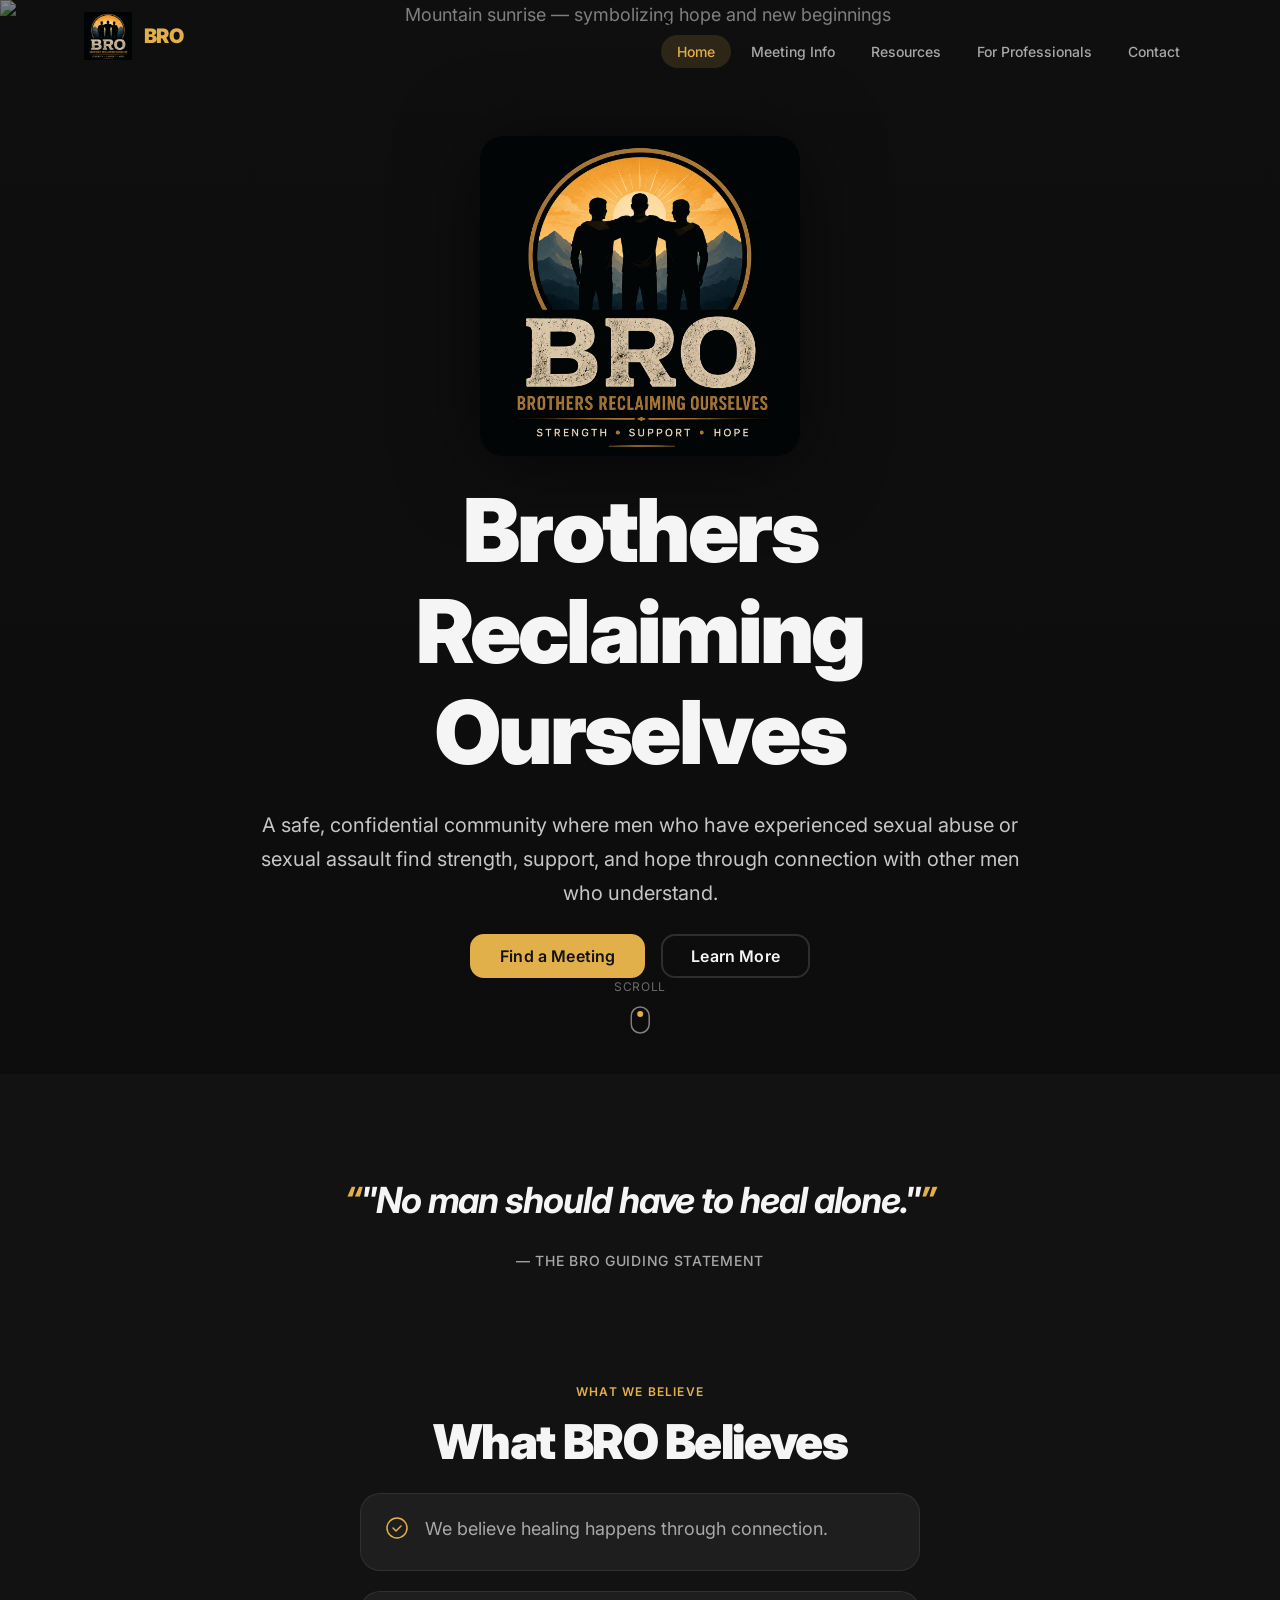
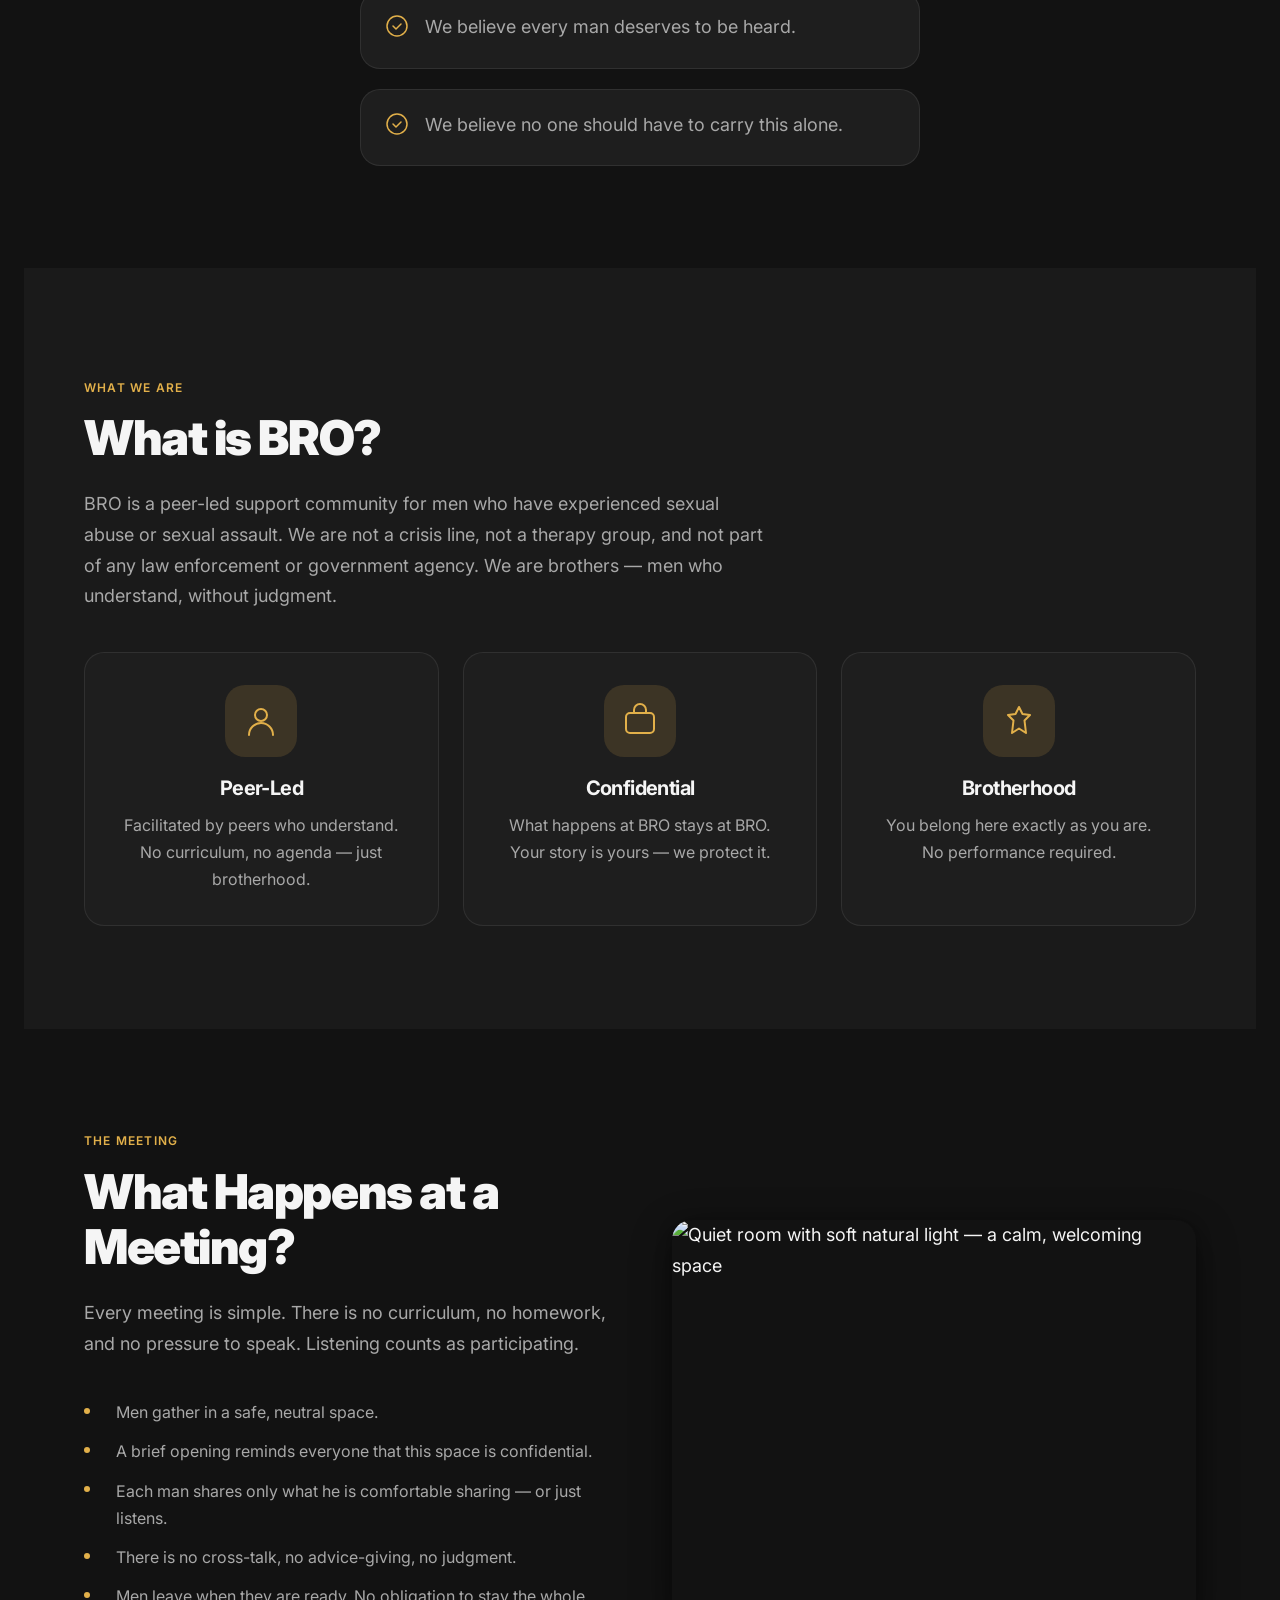
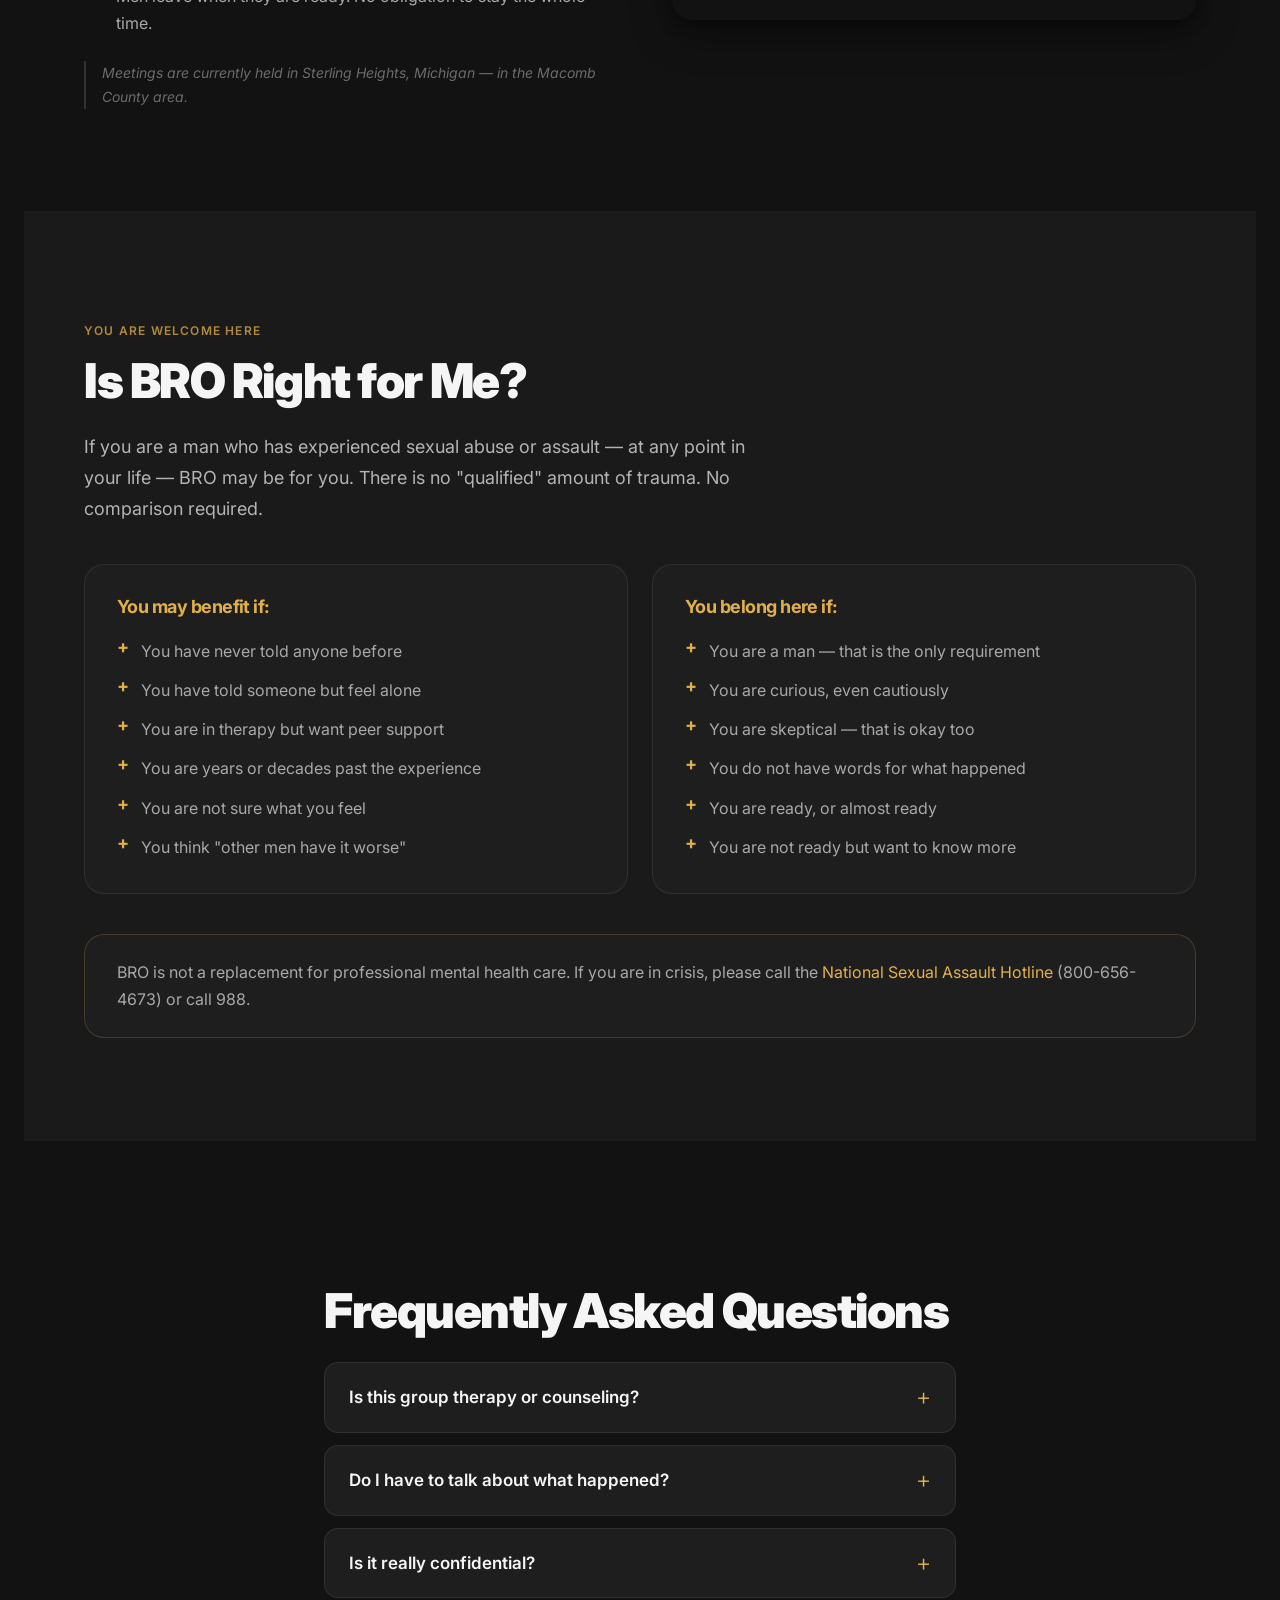
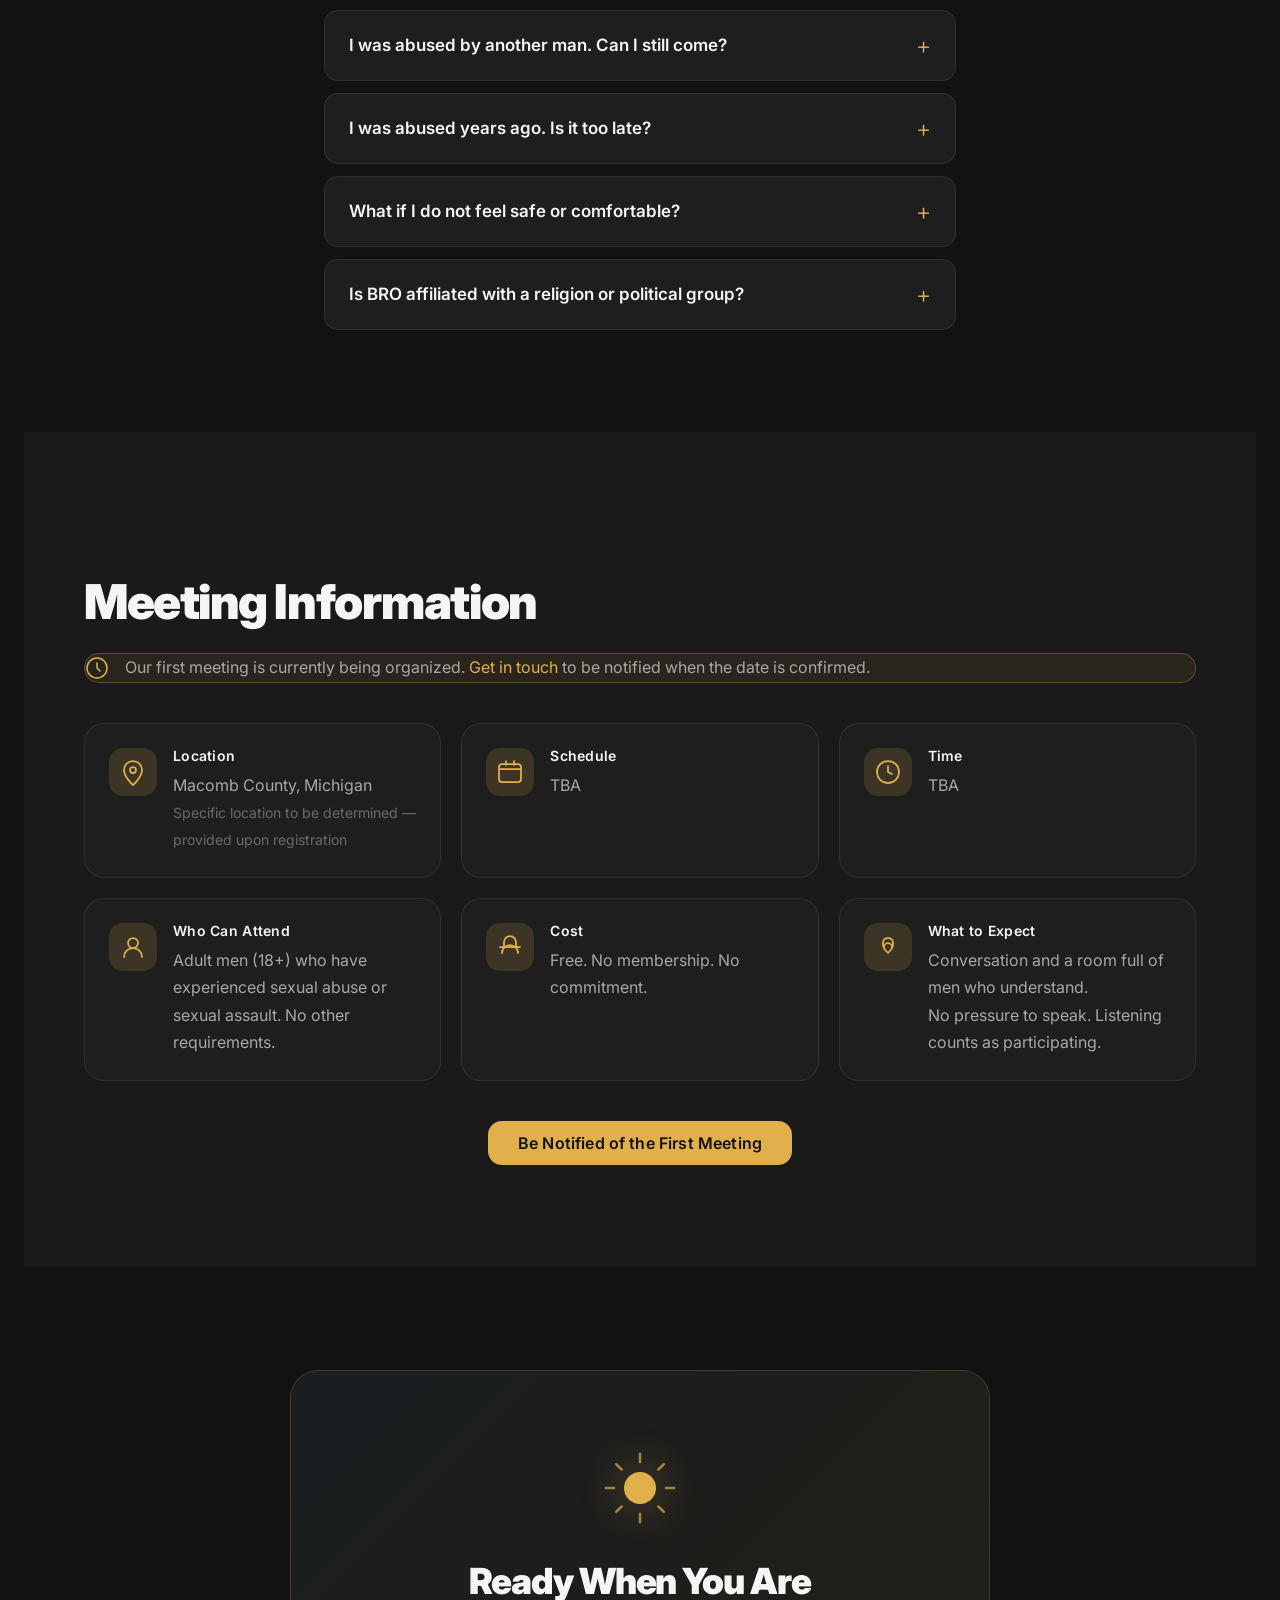
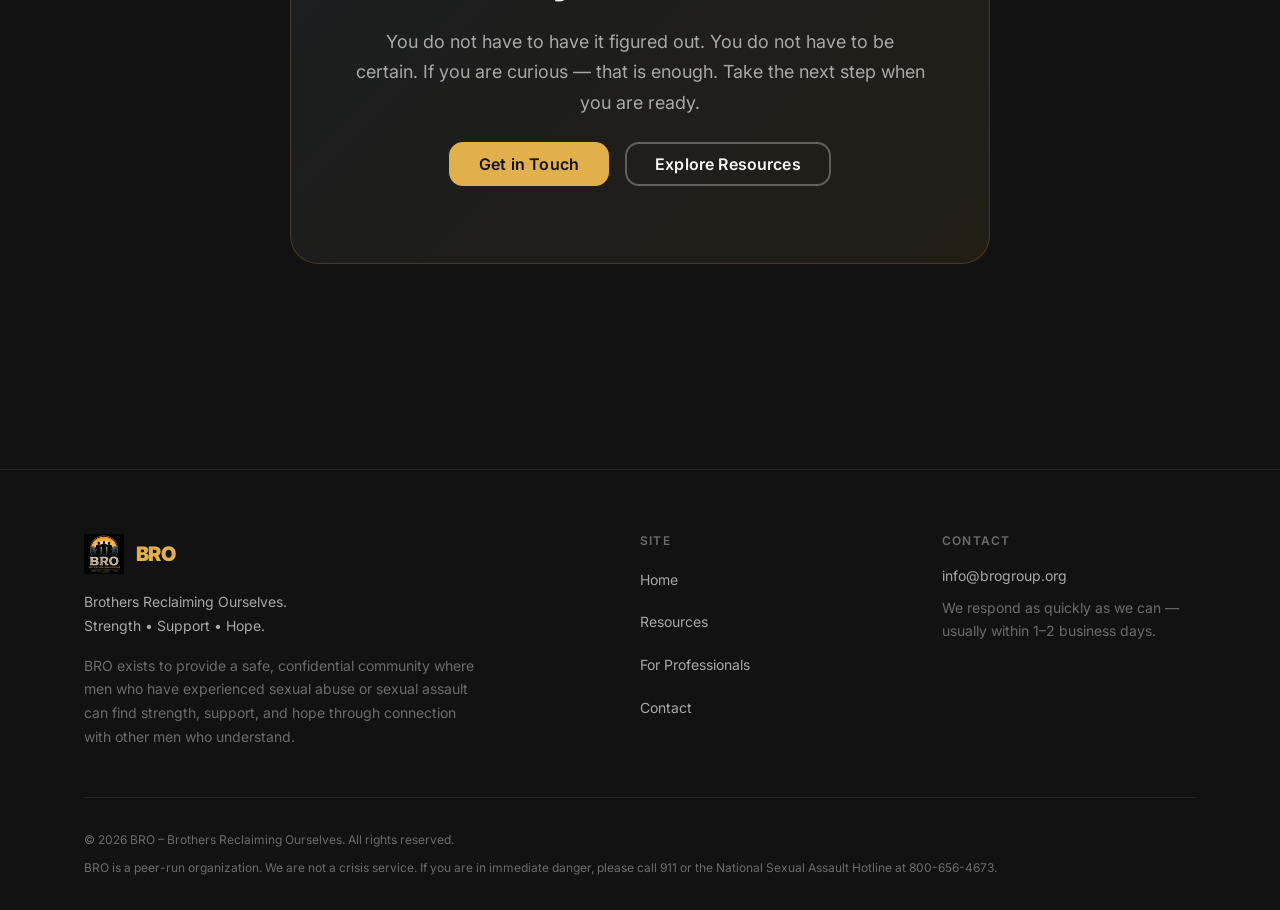
==== commit cb3a0155: "Redesign mobile nav as right-side drawer with overlay backdrop" ====
--- a/index.html
+++ b/index.html
@@ -38,6 +38,9 @@
     </div>
   </header>
 
+  <!-- Mobile nav overlay -->
+  <div class="nav-overlay" id="nav-overlay"></div>
+
   <main>
 
     <!-- ═══════════════════════════════════════════
--- a/css/styles.css
+++ b/css/styles.css
@@ -341,29 +341,43 @@
   .nav-toggle { display: flex; }
   .main-nav {
     position: fixed;
-    inset: 0;
-    background: rgba(12,12,12,0.97);
+    top: 0;
+    right: 0;
+    bottom: 0;
+    width: min(320px, 85vw);
+    background: rgba(12,12,12,0.98);
     backdrop-filter: blur(20px);
     -webkit-backdrop-filter: blur(20px);
-    padding: calc(var(--header-h) + var(--sp-8)) var(--sp-6) var(--sp-8);
+    padding: var(--sp-6) var(--sp-6) var(--sp-8);
+    display: flex;
+    flex-direction: column;
     transform: translateX(100%);
     transition: transform var(--t-slow);
-    z-index: 999;
+    z-index: 1001;
     overflow-y: auto;
     -webkit-overflow-scrolling: touch;
   }
   .main-nav.open { transform: translateX(0); }
 
+  /* Dark overlay behind the drawer */
+  .nav-overlay {
+    display: none;
+    position: fixed;
+    inset: 0;
+    background: rgba(0,0,0,0.6);
+    z-index: 1000;
+    backdrop-filter: blur(2px);
+  }
+  .nav-overlay.open { display: block; }
+
   /* Close button inside mobile nav */
   .nav-close {
     display: flex;
-    position: absolute;
-    top: calc(var(--header-h) / 2 - 18px);
-    right: var(--sp-5);
+    align-items: center;
+    justify-content: center;
+    align-self: flex-end;
     width: 36px;
     height: 36px;
-    align-items: center;
-    justify-content: center;
     background: rgba(245,245,245,0.08);
     border-radius: var(--r-md);
     color: var(--clr-text);
@@ -372,22 +386,25 @@
     transition: background var(--t-fast);
     cursor: pointer;
     border: none;
+    flex-shrink: 0;
+    margin-bottom: var(--sp-6);
   }
   .nav-close:hover { background: rgba(245,245,245,0.15); }
 
   .main-nav ul {
+    display: flex;
     flex-direction: column;
-    align-items: flex-start;
-    gap: var(--sp-2);
+    gap: var(--sp-1);
   }
   .main-nav a {
     font-size: var(--fs-xl);
     font-weight: var(--fw-semibold);
     padding: var(--sp-3) var(--sp-4);
-    width: 100%;
     border-radius: var(--r-lg);
+    transition: color var(--t-fast), background var(--t-fast);
   }
   .main-nav a.active { background: var(--clr-gold-dim); color: var(--clr-gold); }
+  .main-nav a:hover { background: rgba(245,245,245,0.06); color: var(--clr-text); }
 }
 
 /* ── HERO ────────────────────────────────────────────────── */
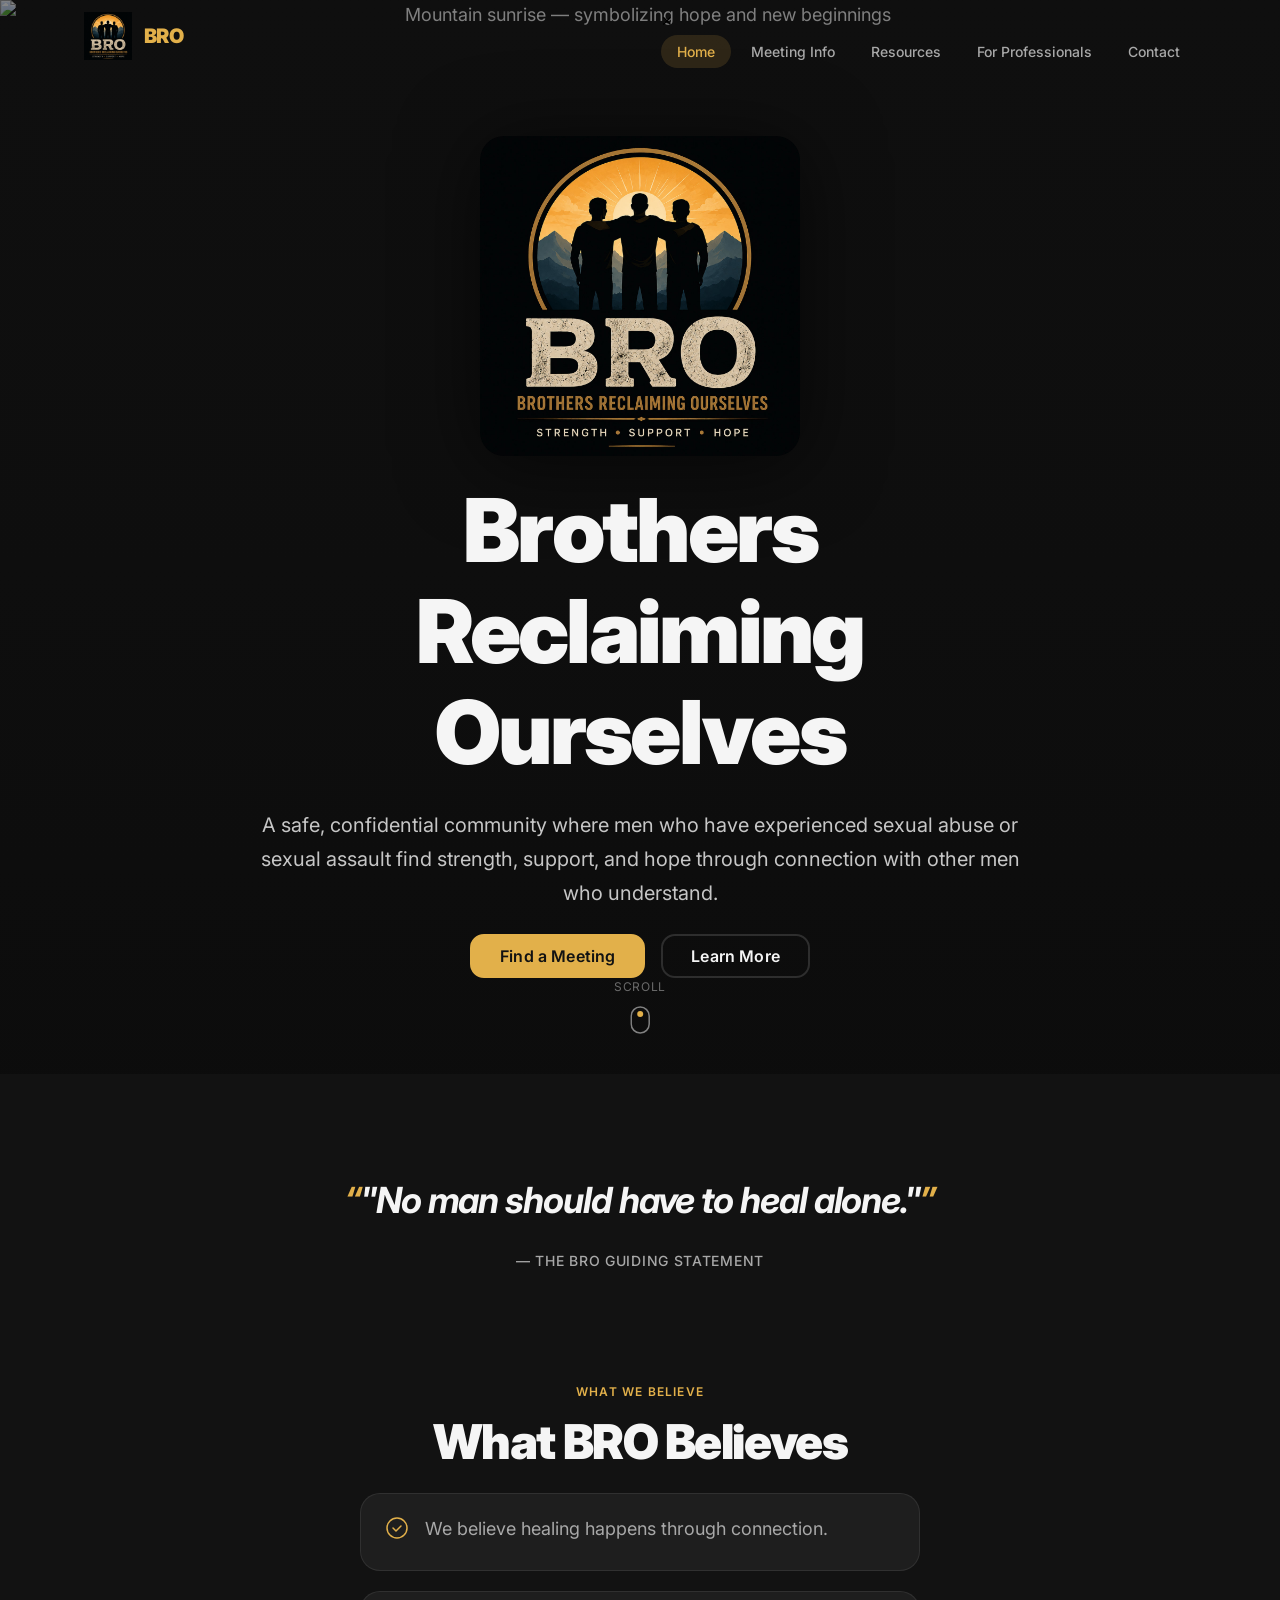
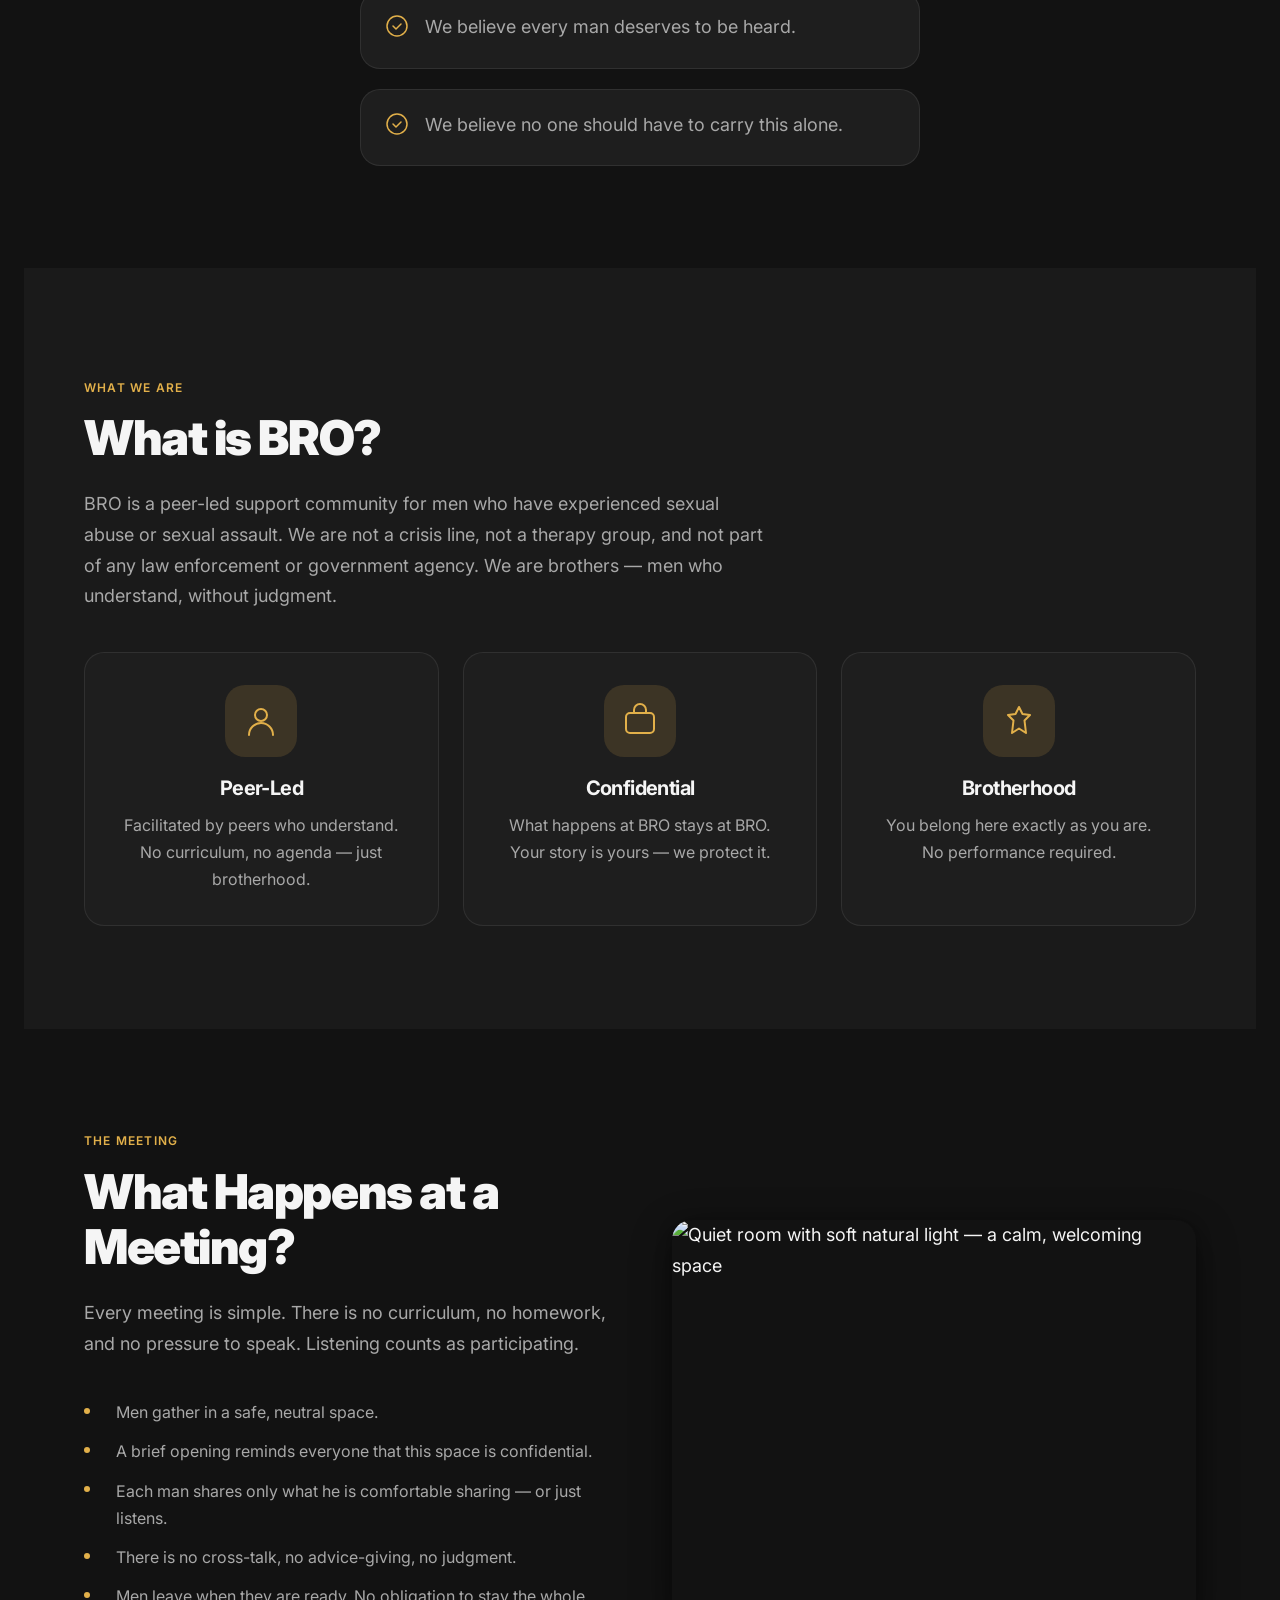
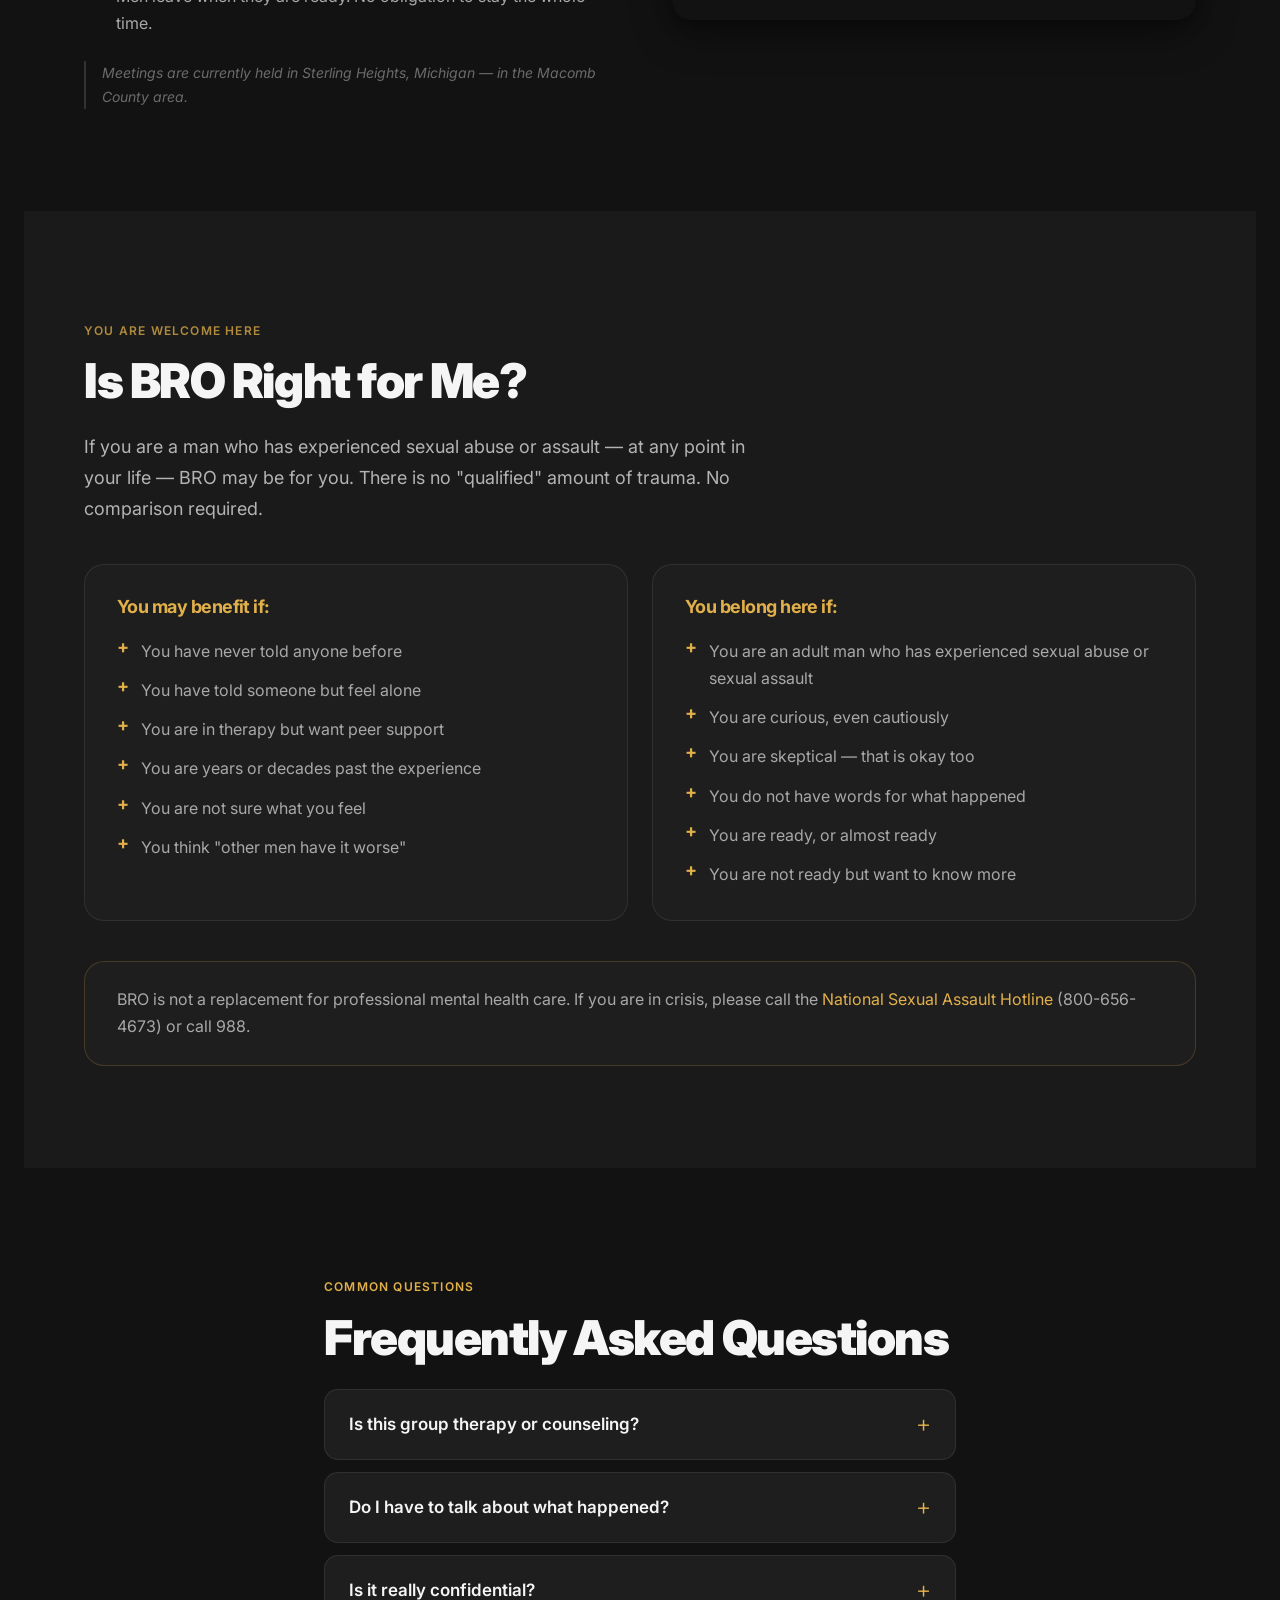
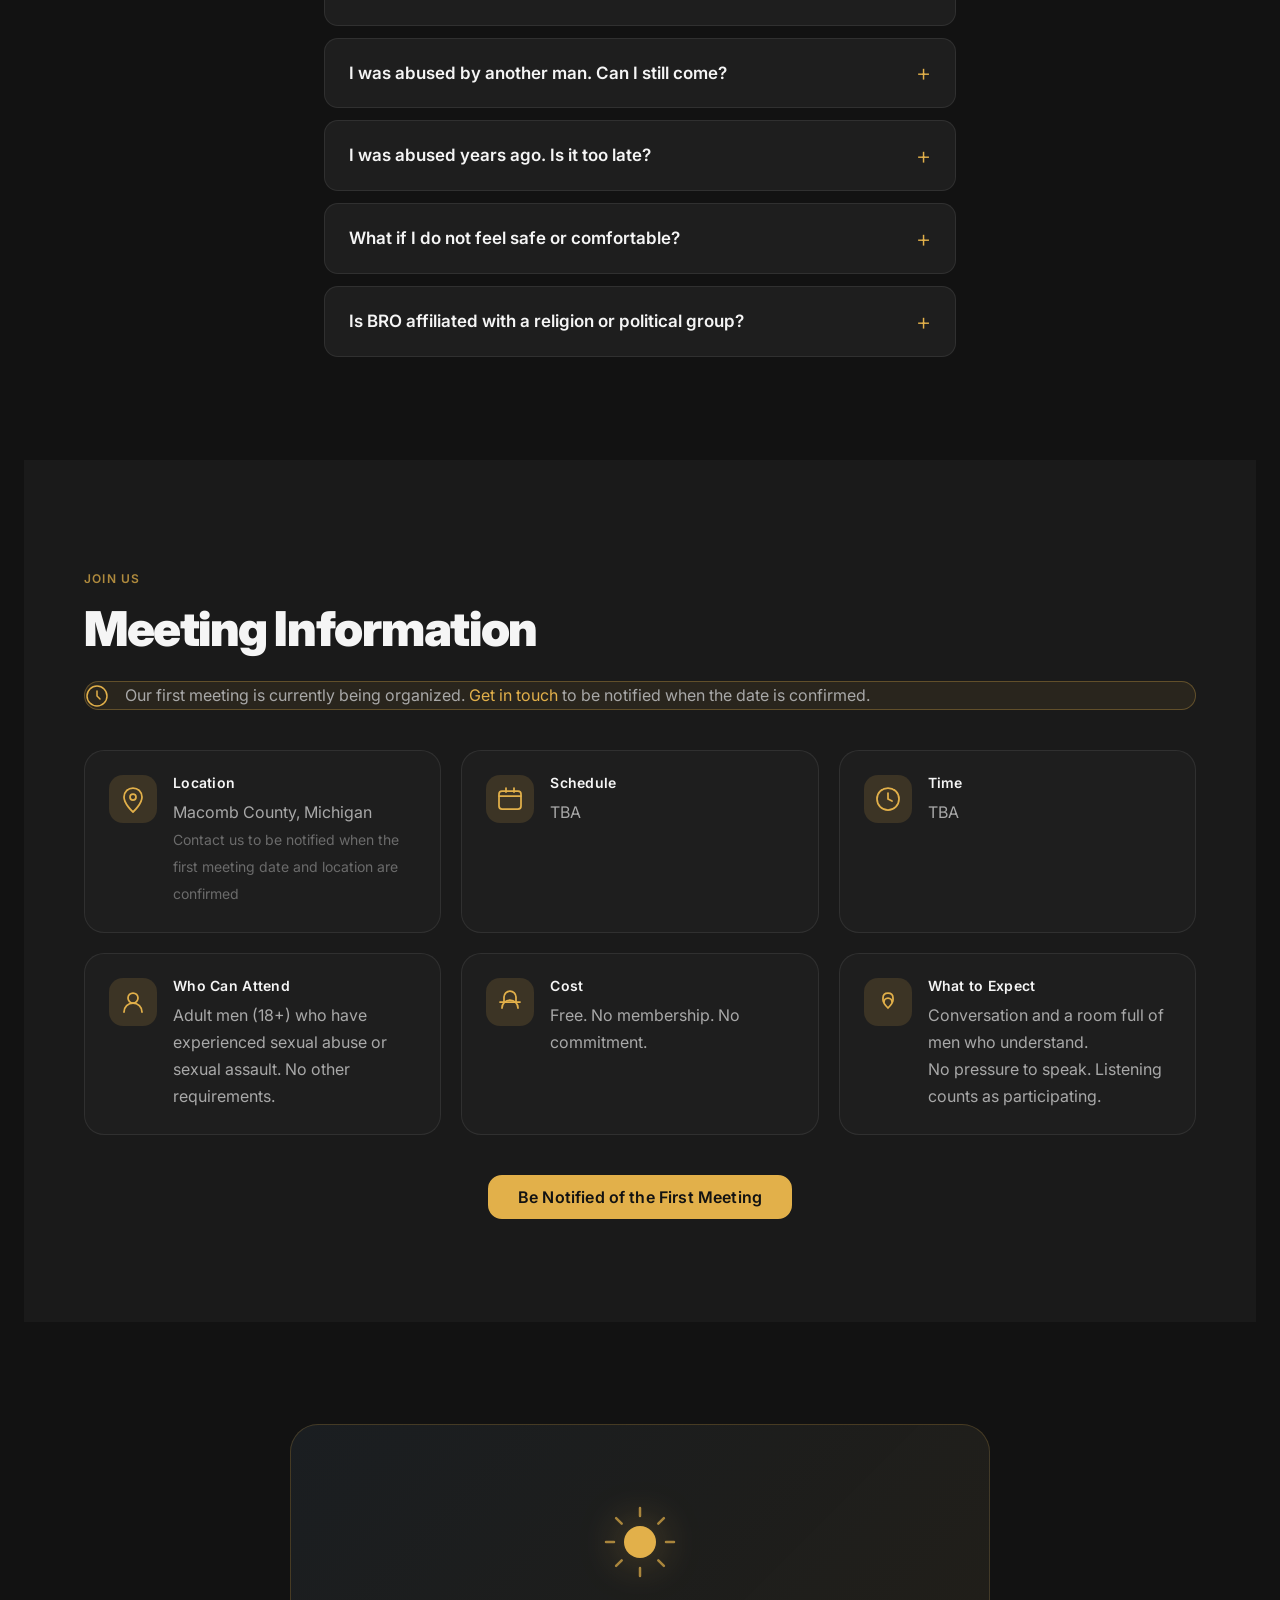
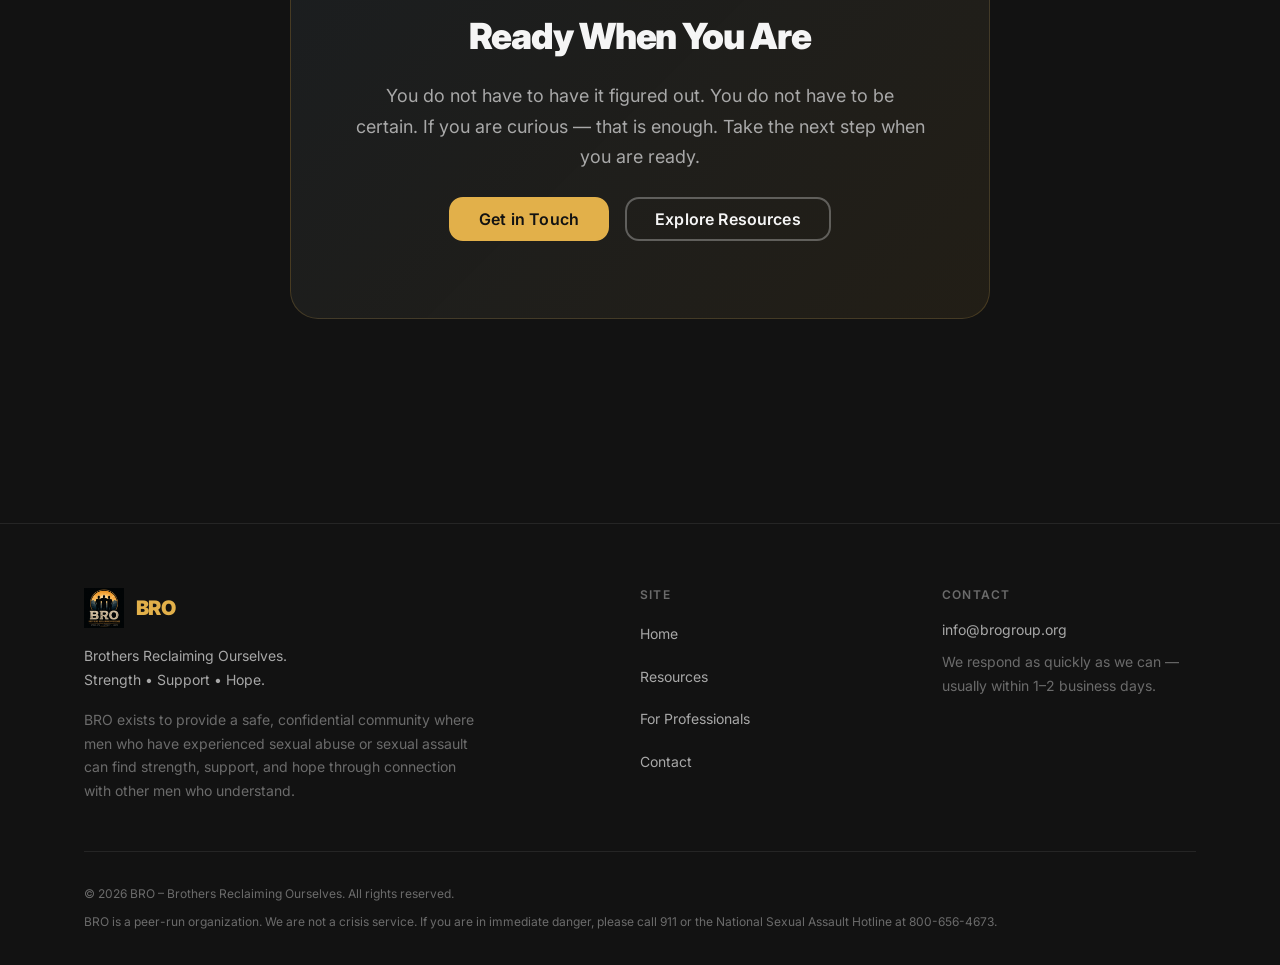
==== commit 7b78dfd5: "Tighten copy: location signup language, eligibility boundary" ====
--- a/index.html
+++ b/index.html
@@ -204,7 +204,7 @@
           <div class="is-right-card reveal" style="--delay:0.1s">
             <h3>You belong here if:</h3>
             <ul>
-              <li>You are a man — that is the only requirement</li>
+              <li>You are an adult man who has experienced sexual abuse or sexual assault</li>
               <li>You are curious, even cautiously</li>
               <li>You are skeptical — that is okay too</li>
               <li>You do not have words for what happened</li>
@@ -300,7 +300,7 @@
             </div>
             <div>
               <h3>Location</h3>
-              <p>Macomb County, Michigan<br/><span class="small">Specific location to be determined — provided upon registration</span></p>
+              <p>Macomb County, Michigan<br/><span class="small">Contact us to be notified when the first meeting date and location are confirmed</span></p>
             </div>
           </div>
 
--- a/css/styles.css
+++ b/css/styles.css
@@ -345,15 +345,13 @@
     right: 0;
     bottom: 0;
     width: min(320px, 85vw);
-    background: rgba(12,12,12,0.98);
-    backdrop-filter: blur(20px);
-    -webkit-backdrop-filter: blur(20px);
+    background: rgba(12,12,12,0.99);
     padding: var(--sp-6) var(--sp-6) var(--sp-8);
     display: flex;
     flex-direction: column;
     transform: translateX(100%);
     transition: transform var(--t-slow);
-    z-index: 1001;
+    z-index: 2000;
     overflow-y: auto;
     -webkit-overflow-scrolling: touch;
   }
@@ -365,8 +363,7 @@
     position: fixed;
     inset: 0;
     background: rgba(0,0,0,0.6);
-    z-index: 1000;
-    backdrop-filter: blur(2px);
+    z-index: 999;
   }
   .nav-overlay.open { display: block; }
 
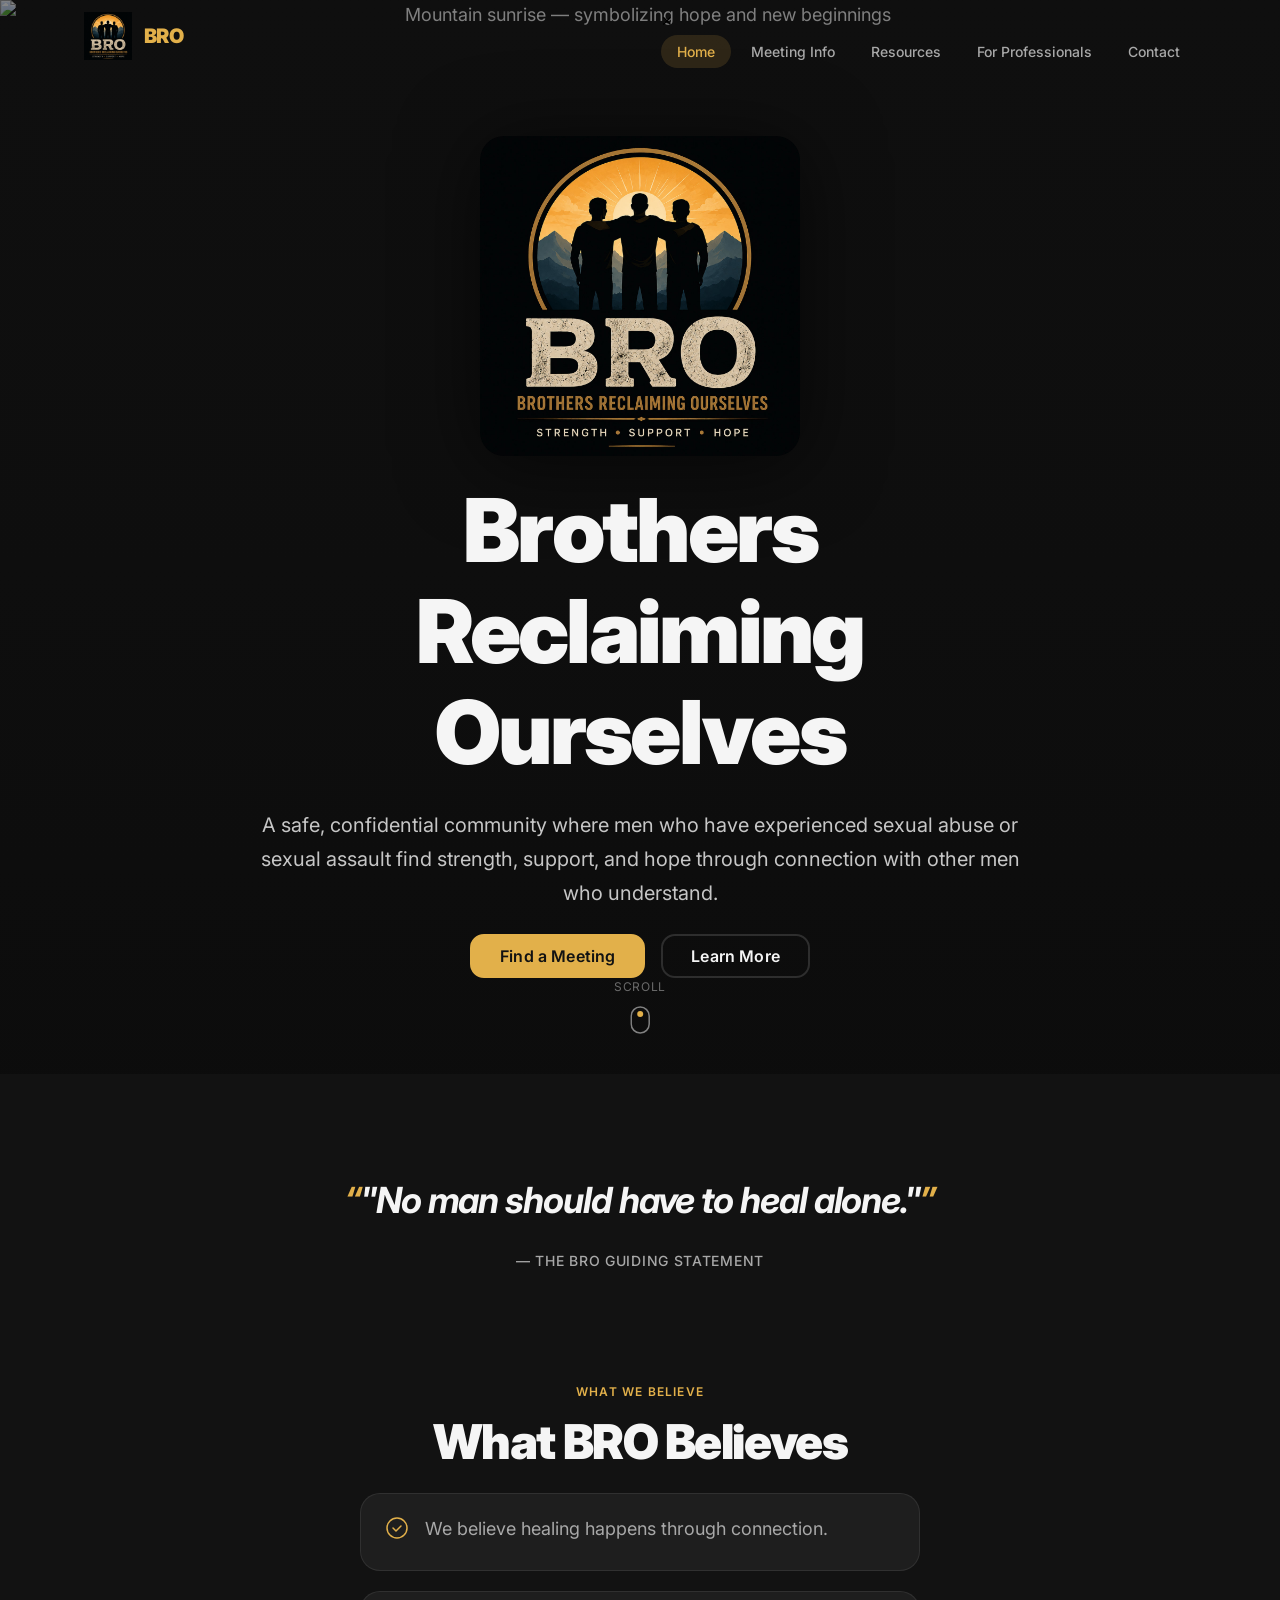
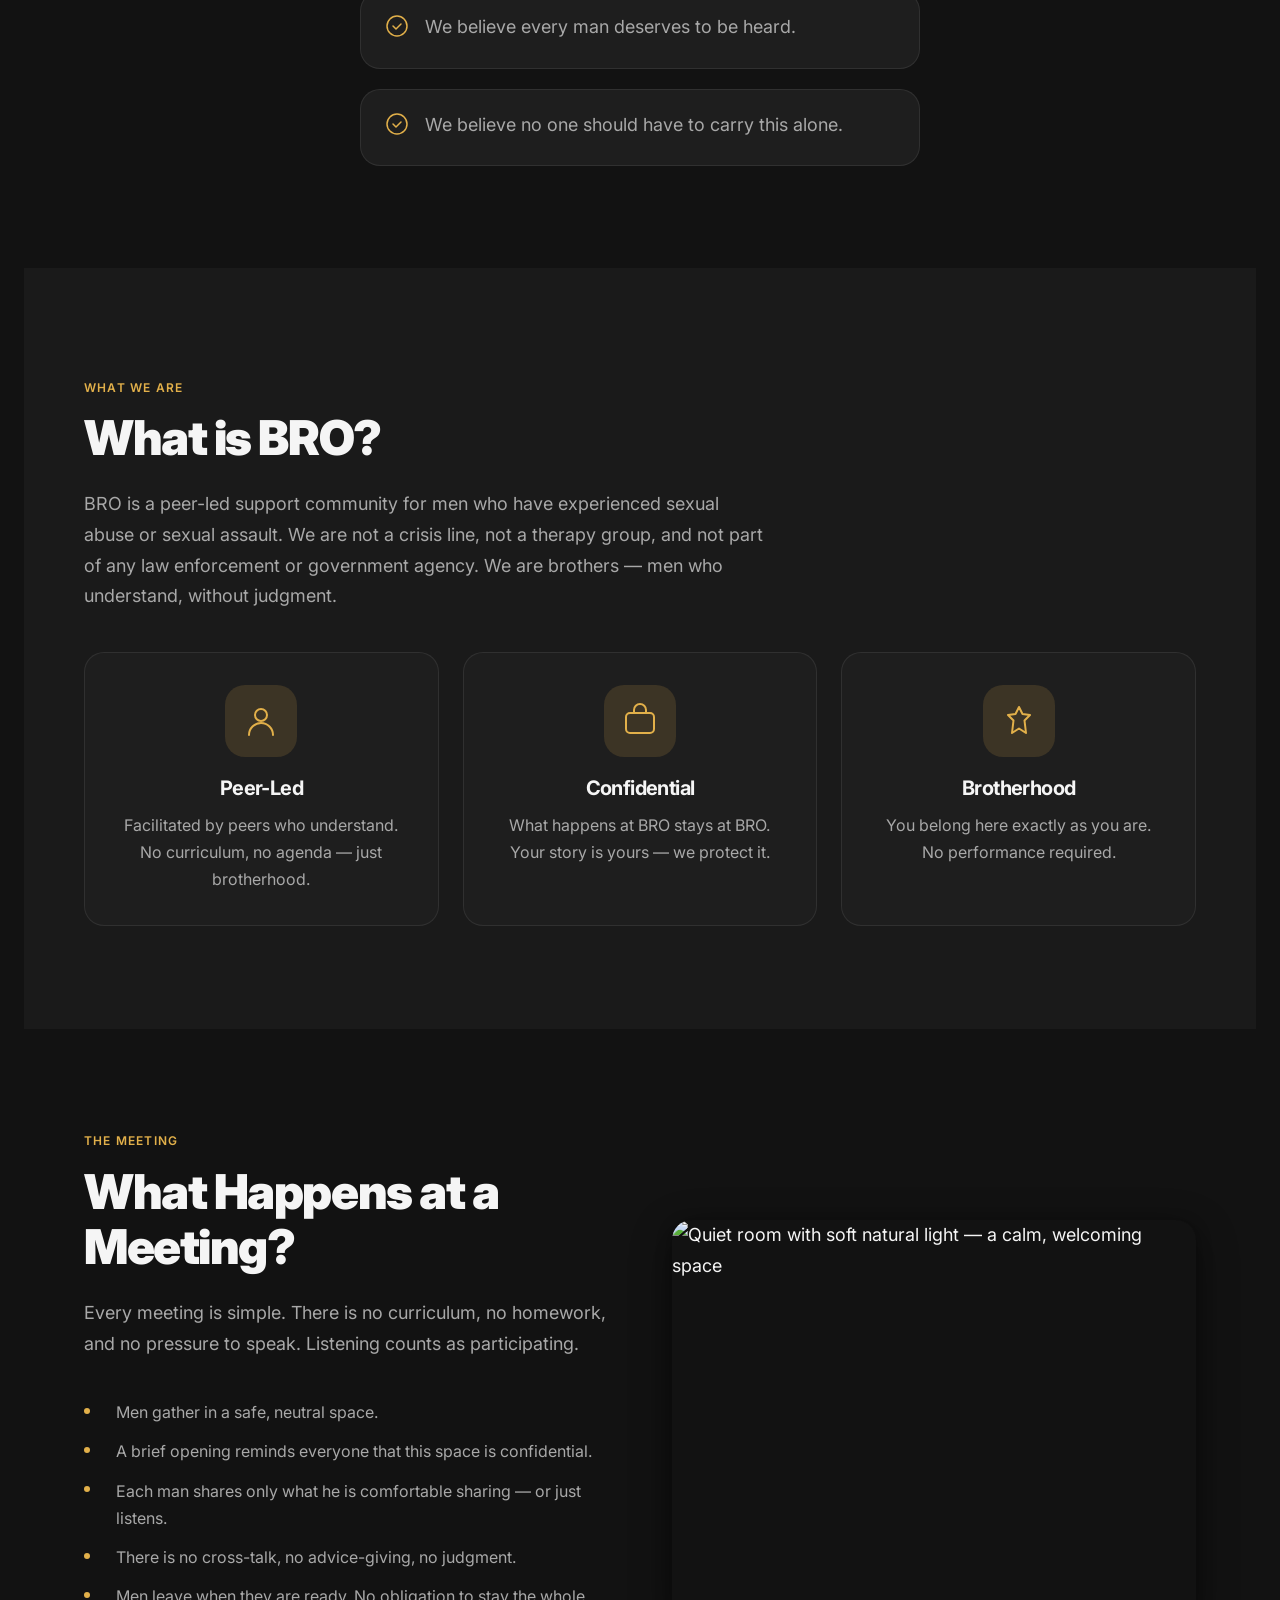
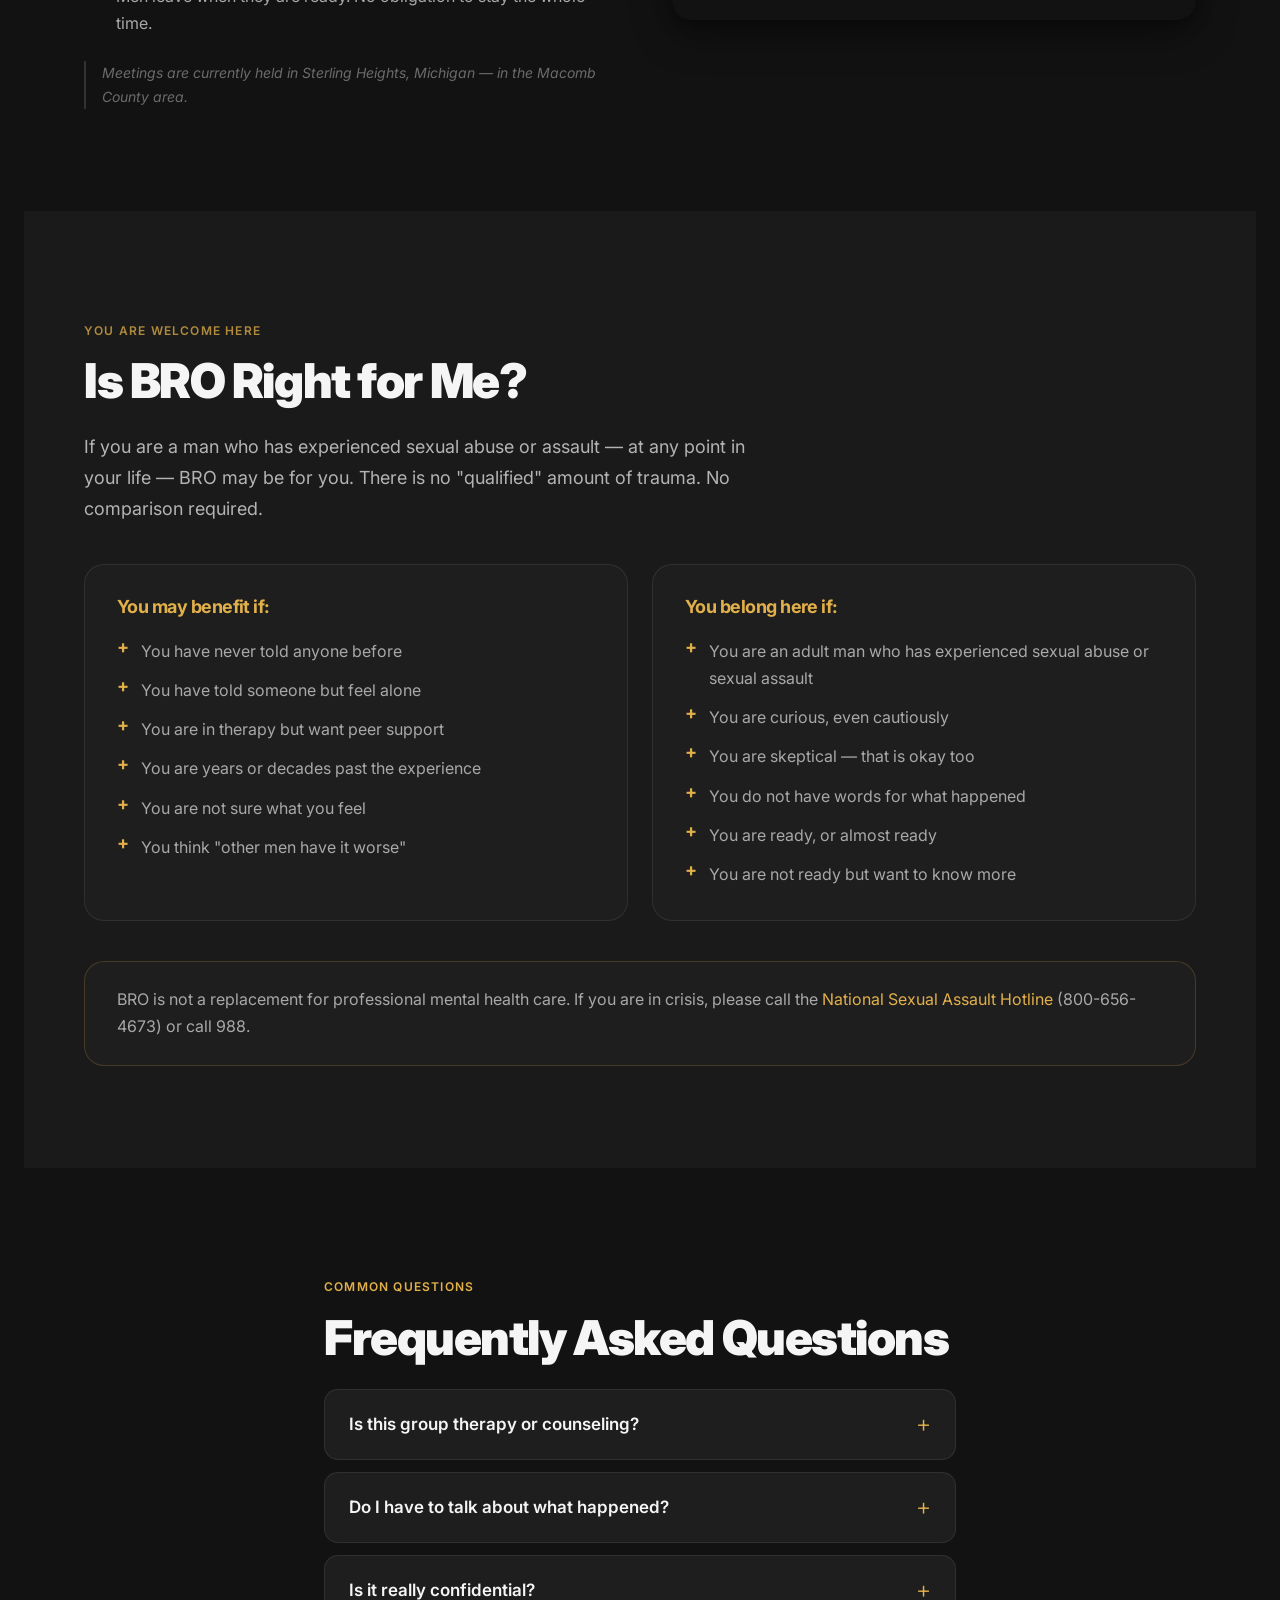
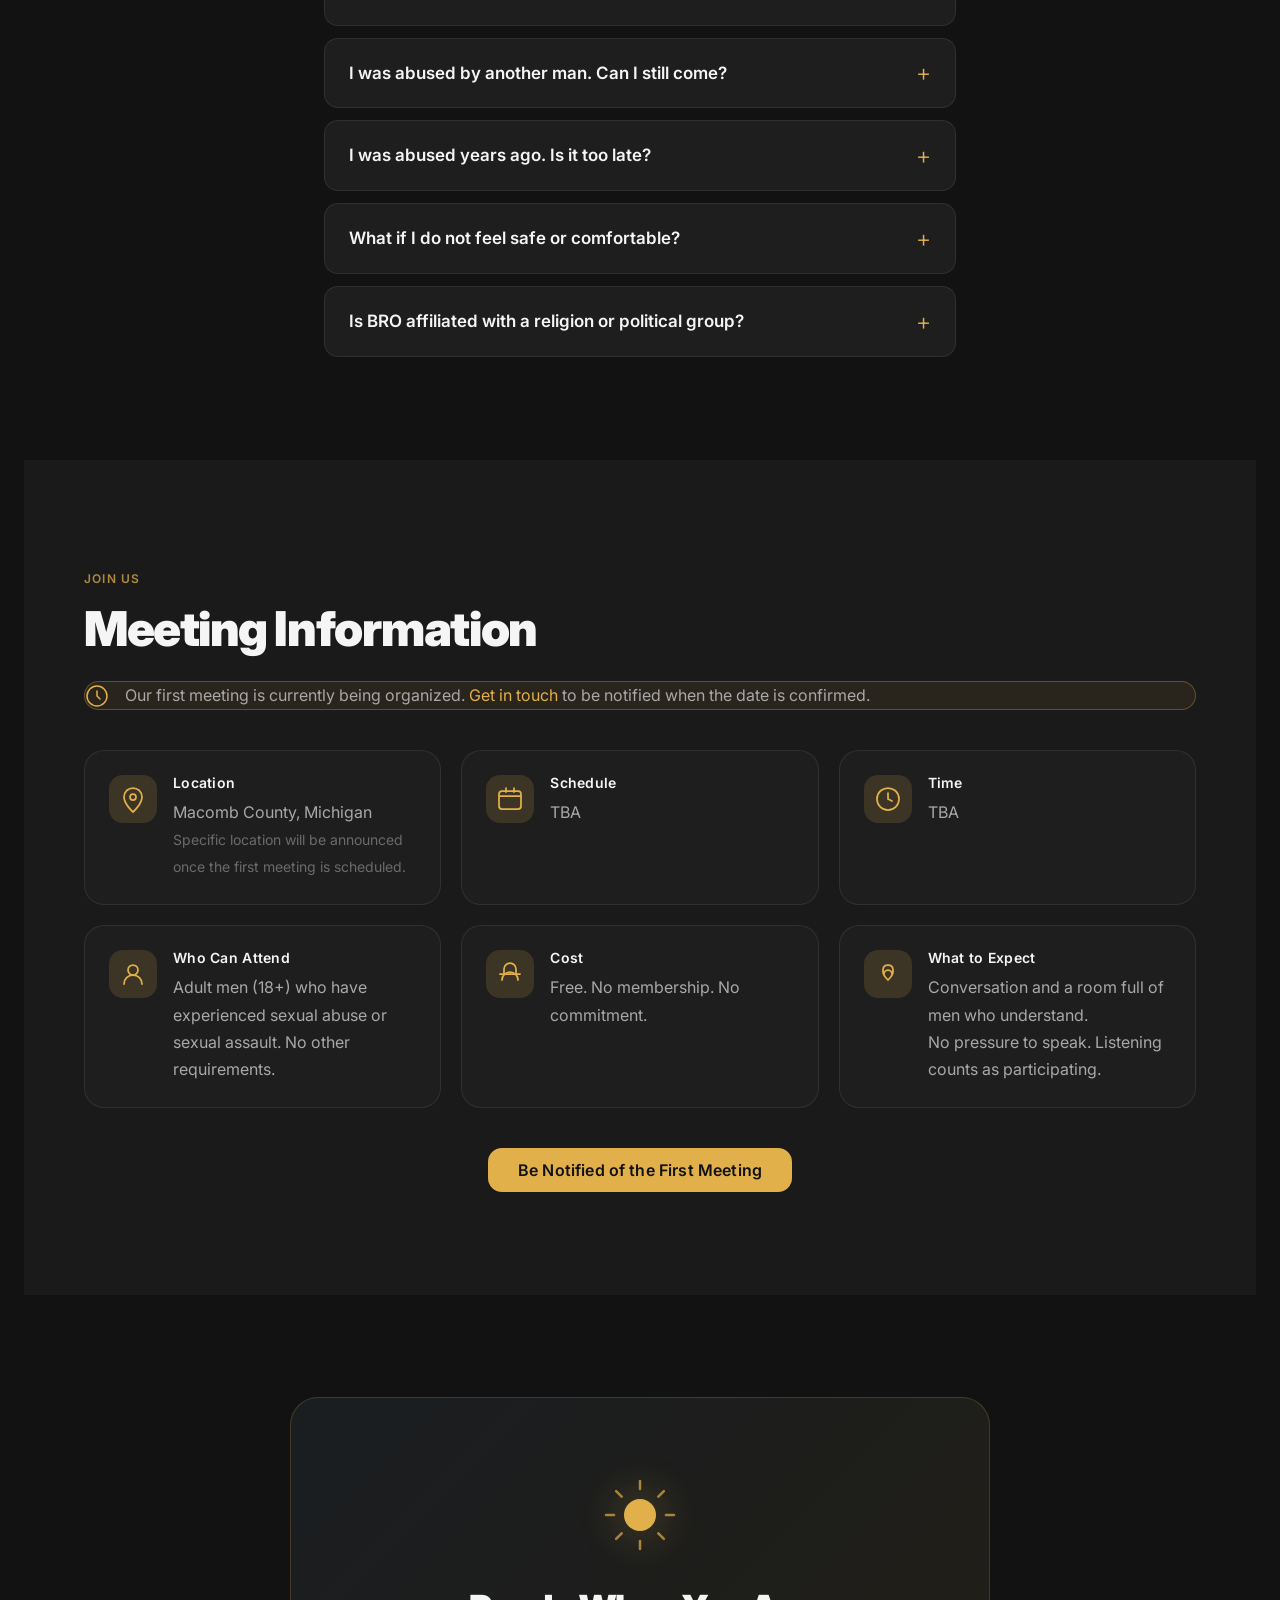
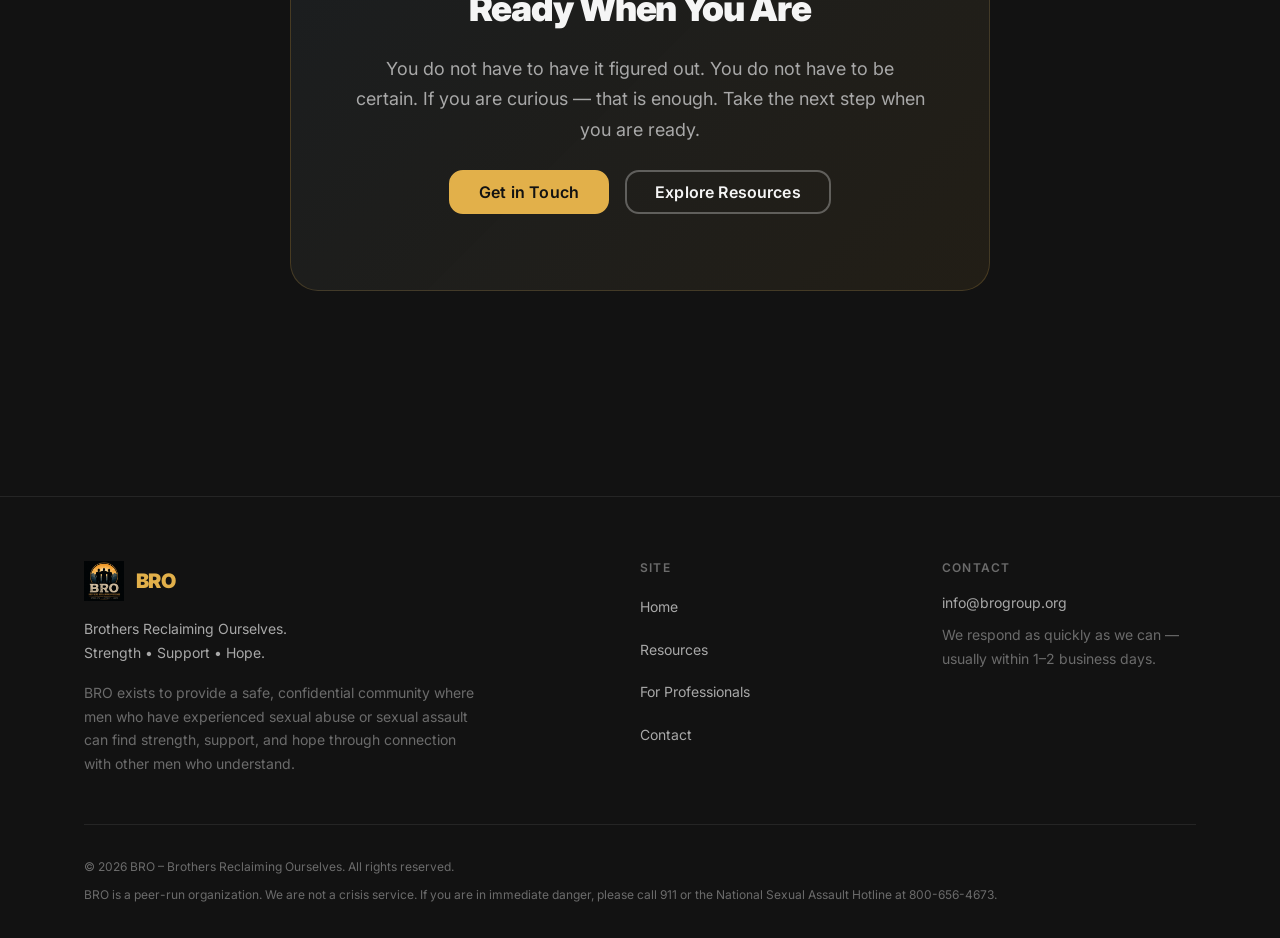
==== commit a22b3632: "Fix encoding: replace garbled bullets with proper UTF-8 in Resources; location text already correct" ====
--- a/index.html
+++ b/index.html
@@ -3,7 +3,7 @@
 <head>
   <meta charset="UTF-8" />
   <meta name="viewport" content="width=device-width, initial-scale=1.0" />
-  <title>BRO – Brothers Reclaiming Ourselves | Strength • Support • Hope</title>
+  <title>BRO &ndash; Brothers Reclaiming Ourselves | Strength &bull; Support &bull; Hope</title>
   <meta name="description" content="BRO provides a safe, confidential community where men who have experienced sexual abuse or sexual assault can find strength, support, and hope through connection with other men who understand." />
   <meta name="keywords" content="male sexual assault support, men's trauma support, male survivor peer support, Michigan, Sterling Heights, Macomb County" />
   <link rel="icon" type="image/svg+xml" href="favicon.svg" />
@@ -18,7 +18,7 @@
   <header class="site-header" id="site-header">
     <div class="header-inner">
       <a href="index.html" class="logo" aria-label="BRO Home">
-        <img src="images/logo.png" alt="BRO – Brothers Reclaiming Ourselves" width="48" height="48" />
+        <img src="images/logo.png" alt="BRO &ndash; Brothers Reclaiming Ourselves" width="48" height="48" />
         <span class="logo-text">BRO</span>
       </a>
       <nav class="main-nav" id="main-nav" aria-label="Main navigation">
@@ -44,18 +44,18 @@
   <main>
 
     <!-- ═══════════════════════════════════════════
-         SECTION 1 — HERO
+         SECTION 1 &mdash; HERO
     ═══════════════════════════════════════════ -->
     <section class="hero" id="hero">
       <div class="hero-bg">
         <img src="https://images.unsplash.com/photo-1506905925346-21bda4d32df4?w=1600&q=80&auto=format&fit=crop"
-             alt="Mountain sunrise — symbolizing hope and new beginnings"
+             alt="Mountain sunrise &mdash; symbolizing hope and new beginnings"
              class="hero-image" loading="eager" />
         <div class="hero-overlay"></div>
       </div>
       <div class="hero-content">
         <div class="hero-logo logo-large">
-          <img src="images/logo.png" alt="BRO – Brothers Reclaiming Ourselves" width="320" height="320" />
+          <img src="images/logo.png" alt="BRO &ndash; Brothers Reclaiming Ourselves" width="320" height="320" />
         </div>
 <h1 class="hero-title">Brothers Reclaiming<br/>Ourselves</h1>
         <p class="hero-mission">A safe, confidential community where men who have experienced sexual abuse or sexual assault find strength, support, and hope through connection with other men who understand.</p>
@@ -71,18 +71,18 @@
     </section>
 
     <!-- ═══════════════════════════════════════════
-         SECTION 2 — NO MAN SHOULD HEAL ALONE
+         SECTION 2 &mdash; NO MAN SHOULD HEAL ALONE
     ═══════════════════════════════════════════ -->
     <section class="quote-section" id="guiding-quote">
       <div class="container">
         <blockquote class="guiding-quote reveal">
           <p>"No man should have to heal alone."</p>
-          <footer>— The BRO Guiding Statement</footer>
+          <footer>&mdash; The BRO Guiding Statement</footer>
         </blockquote>
       </div>
     
     <!-- ═══════════════════════════════════════════
-         SECTION 2.5 — WHAT BRO BELIEVES
+         SECTION 2.5 &mdash; WHAT BRO BELIEVES
     ═══════════════════════════════════════════ -->
     <section class="beliefs-section" id="beliefs">
       <div class="container container-narrow">
@@ -112,13 +112,13 @@
     </section>
 
     <!-- ═══════════════════════════════════════════
-         SECTION 3 — WHAT IS BRO?
+         SECTION 3 &mdash; WHAT IS BRO?
     ═══════════════════════════════════════════ -->
     <section class="what-is-bro" id="what-is-bro">
       <div class="container">
         <p class="section-label reveal">What We Are</p>
         <h2 class="section-title reveal">What is BRO?</h2>
-        <p class="section-intro reveal">BRO is a peer-led support community for men who have experienced sexual abuse or sexual assault. We are not a crisis line, not a therapy group, and not part of any law enforcement or government agency. We are brothers — men who understand, without judgment.</p>
+        <p class="section-intro reveal">BRO is a peer-led support community for men who have experienced sexual abuse or sexual assault. We are not a crisis line, not a therapy group, and not part of any law enforcement or government agency. We are brothers &mdash; men who understand, without judgment.</p>
         <div class="pillars">
           <div class="pillar reveal">
             <div class="pillar-icon">
@@ -128,7 +128,7 @@
               </svg>
             </div>
             <h3>Peer-Led</h3>
-            <p>Facilitated by peers who understand. No curriculum, no agenda — just brotherhood.</p>
+            <p>Facilitated by peers who understand. No curriculum, no agenda &mdash; just brotherhood.</p>
           </div>
           <div class="pillar reveal" style="--delay:0.1s">
             <div class="pillar-icon">
@@ -138,7 +138,7 @@
               </svg>
             </div>
             <h3>Confidential</h3>
-            <p>What happens at BRO stays at BRO. Your story is yours — we protect it.</p>
+            <p>What happens at BRO stays at BRO. Your story is yours &mdash; we protect it.</p>
           </div>
           <div class="pillar reveal" style="--delay:0.2s">
             <div class="pillar-icon">
@@ -154,7 +154,7 @@
     </section>
 
     <!-- ═══════════════════════════════════════════
-         SECTION 4 — WHAT HAPPENS AT A MEETING?
+         SECTION 4 &mdash; WHAT HAPPENS AT A MEETING?
     ═══════════════════════════════════════════ -->
     <section class="meeting-format" id="meeting-format">
       <div class="container">
@@ -166,15 +166,15 @@
             <ul class="meeting-list reveal">
               <li>Men gather in a safe, neutral space.</li>
               <li>A brief opening reminds everyone that this space is confidential.</li>
-              <li>Each man shares only what he is comfortable sharing — or just listens.</li>
+              <li>Each man shares only what he is comfortable sharing &mdash; or just listens.</li>
               <li>There is no cross-talk, no advice-giving, no judgment.</li>
               <li>Men leave when they are ready. No obligation to stay the whole time.</li>
             </ul>
-            <p class="meeting-note reveal">Meetings are currently held in Sterling Heights, Michigan — in the Macomb County area.</p>
+            <p class="meeting-note reveal">Meetings are currently held in Sterling Heights, Michigan &mdash; in the Macomb County area.</p>
           </div>
           <div class="two-col-image reveal">
             <img src="https://images.unsplash.com/photo-1474859569645-e0def92b02bc?w=800&q=80&auto=format&fit=crop"
-                 alt="Quiet room with soft natural light — a calm, welcoming space"
+                 alt="Quiet room with soft natural light &mdash; a calm, welcoming space"
                  loading="lazy" />
           </div>
         </div>
@@ -182,13 +182,13 @@
     </section>
 
     <!-- ═══════════════════════════════════════════
-         SECTION 5 — IS BRO RIGHT FOR ME?
+         SECTION 5 &mdash; IS BRO RIGHT FOR ME?
     ═══════════════════════════════════════════ -->
     <section class="is-bro-right" id="is-bro-right">
       <div class="container">
         <p class="section-label reveal light">You Are Welcome Here</p>
         <h2 class="section-title reveal light">Is BRO Right for Me?</h2>
-        <p class="section-intro reveal light">If you are a man who has experienced sexual abuse or assault — at any point in your life — BRO may be for you. There is no "qualified" amount of trauma. No comparison required.</p>
+        <p class="section-intro reveal light">If you are a man who has experienced sexual abuse or assault &mdash; at any point in your life &mdash; BRO may be for you. There is no "qualified" amount of trauma. No comparison required.</p>
         <div class="is-right-grid">
           <div class="is-right-card reveal">
             <h3>You may benefit if:</h3>
@@ -206,7 +206,7 @@
             <ul>
               <li>You are an adult man who has experienced sexual abuse or sexual assault</li>
               <li>You are curious, even cautiously</li>
-              <li>You are skeptical — that is okay too</li>
+              <li>You are skeptical &mdash; that is okay too</li>
               <li>You do not have words for what happened</li>
               <li>You are ready, or almost ready</li>
               <li>You are not ready but want to know more</li>
@@ -220,7 +220,7 @@
     </section>
 
     <!-- ═══════════════════════════════════════════
-         SECTION 6 — FAQ
+         SECTION 6 &mdash; FAQ
     ═══════════════════════════════════════════ -->
     <section class="faq-section" id="faq">
       <div class="container container-narrow">
@@ -231,7 +231,7 @@
           <details class="faq-item">
             <summary>Is this group therapy or counseling?</summary>
             <div class="faq-body">
-              <p>No. BRO is a peer-led support community — not therapy, not counseling. We do not have therapists or clinicians leading meetings. Some BRO members see therapists independently, and many find BRO complements their professional care. But BRO itself is men supporting men.</p>
+              <p>No. BRO is a peer-led support community &mdash; not therapy, not counseling. We do not have therapists or clinicians leading meetings. Some BRO members see therapists independently, and many find BRO complements their professional care. But BRO itself is men supporting men.</p>
             </div>
           </details>
           <details class="faq-item">
@@ -243,7 +243,7 @@
           <details class="faq-item">
             <summary>Is it really confidential?</summary>
             <div class="faq-body">
-              <p>Yes. What is shared at BRO meetings stays at BRO meetings. Every member agrees to this commitment before attending. We take it seriously — it is the foundation of the trust we build.</p>
+              <p>Yes. What is shared at BRO meetings stays at BRO meetings. Every member agrees to this commitment before attending. We take it seriously &mdash; it is the foundation of the trust we build.</p>
             </div>
           </details>
           <details class="faq-item">
@@ -275,7 +275,7 @@
     </section>
 
     <!-- ═══════════════════════════════════════════
-         SECTION 7 — MEETING INFORMATION
+         SECTION 7 &mdash; MEETING INFORMATION
     ═══════════════════════════════════════════ -->
     <section class="meeting-info" id="meeting-info">
       <div class="container">
@@ -300,7 +300,7 @@
             </div>
             <div>
               <h3>Location</h3>
-              <p>Macomb County, Michigan<br/><span class="small">Contact us to be notified when the first meeting date and location are confirmed</span></p>
+              <p>Macomb County, Michigan<br/><span class="small">Specific location will be announced once the first meeting is scheduled.</span></p>
             </div>
           </div>
 
@@ -378,7 +378,7 @@
     </section>
 
     <!-- ═══════════════════════════════════════════
-         SECTION 8 — READY WHEN YOU ARE
+         SECTION 8 &mdash; READY WHEN YOU ARE
     ═══════════════════════════════════════════ -->
     <section class="ready-cta"id="ready-cta">
       <div class="container">
@@ -399,7 +399,7 @@
             </svg>
           </div>
           <h2>Ready When You Are</h2>
-          <p>You do not have to have it figured out. You do not have to be certain. If you are curious — that is enough. Take the next step when you are ready.</p>
+          <p>You do not have to have it figured out. You do not have to be certain. If you are curious &mdash; that is enough. Take the next step when you are ready.</p>
           <div class="ready-actions">
             <a href="contact.html" class="btn btn-primary">Get in Touch</a>
             <a href="resources.html" class="btn btn-ghost-light">Explore Resources</a>
@@ -416,7 +416,7 @@
       <div class="footer-grid">
         <div class="footer-brand">
           <a href="index.html" class="footer-logo" aria-label="BRO Home">
-            <img src="images/logo.png" alt="BRO – Brothers Reclaiming Ourselves" width="40" height="40" />
+            <img src="images/logo.png" alt="BRO &ndash; Brothers Reclaiming Ourselves" width="40" height="40" />
             <span>BRO</span>
           </a>
           <p>Brothers Reclaiming Ourselves.<br/>Strength &bull; Support &bull; Hope.</p>
@@ -434,11 +434,11 @@
         <div class="footer-contact">
           <h4>Contact</h4>
           <p><a href="mailto:info@brogroup.org">info@brogroup.org</a></p>
-          <p class="footer-note">We respond as quickly as we can — usually within 1–2 business days.</p>
+          <p class="footer-note">We respond as quickly as we can &mdash; usually within 1&ndash;2 business days.</p>
         </div>
       </div>
       <div class="footer-bottom">
-        <p>&copy; 2026 BRO – Brothers Reclaiming Ourselves. All rights reserved.</p>
+        <p>&copy; 2026 BRO &ndash; Brothers Reclaiming Ourselves. All rights reserved.</p>
         <p class="footer-legal">BRO is a peer-run organization. We are not a crisis service. If you are in immediate danger, please call 911 or the National Sexual Assault Hotline at 800-656-4673.</p>
       </div>
     </div>
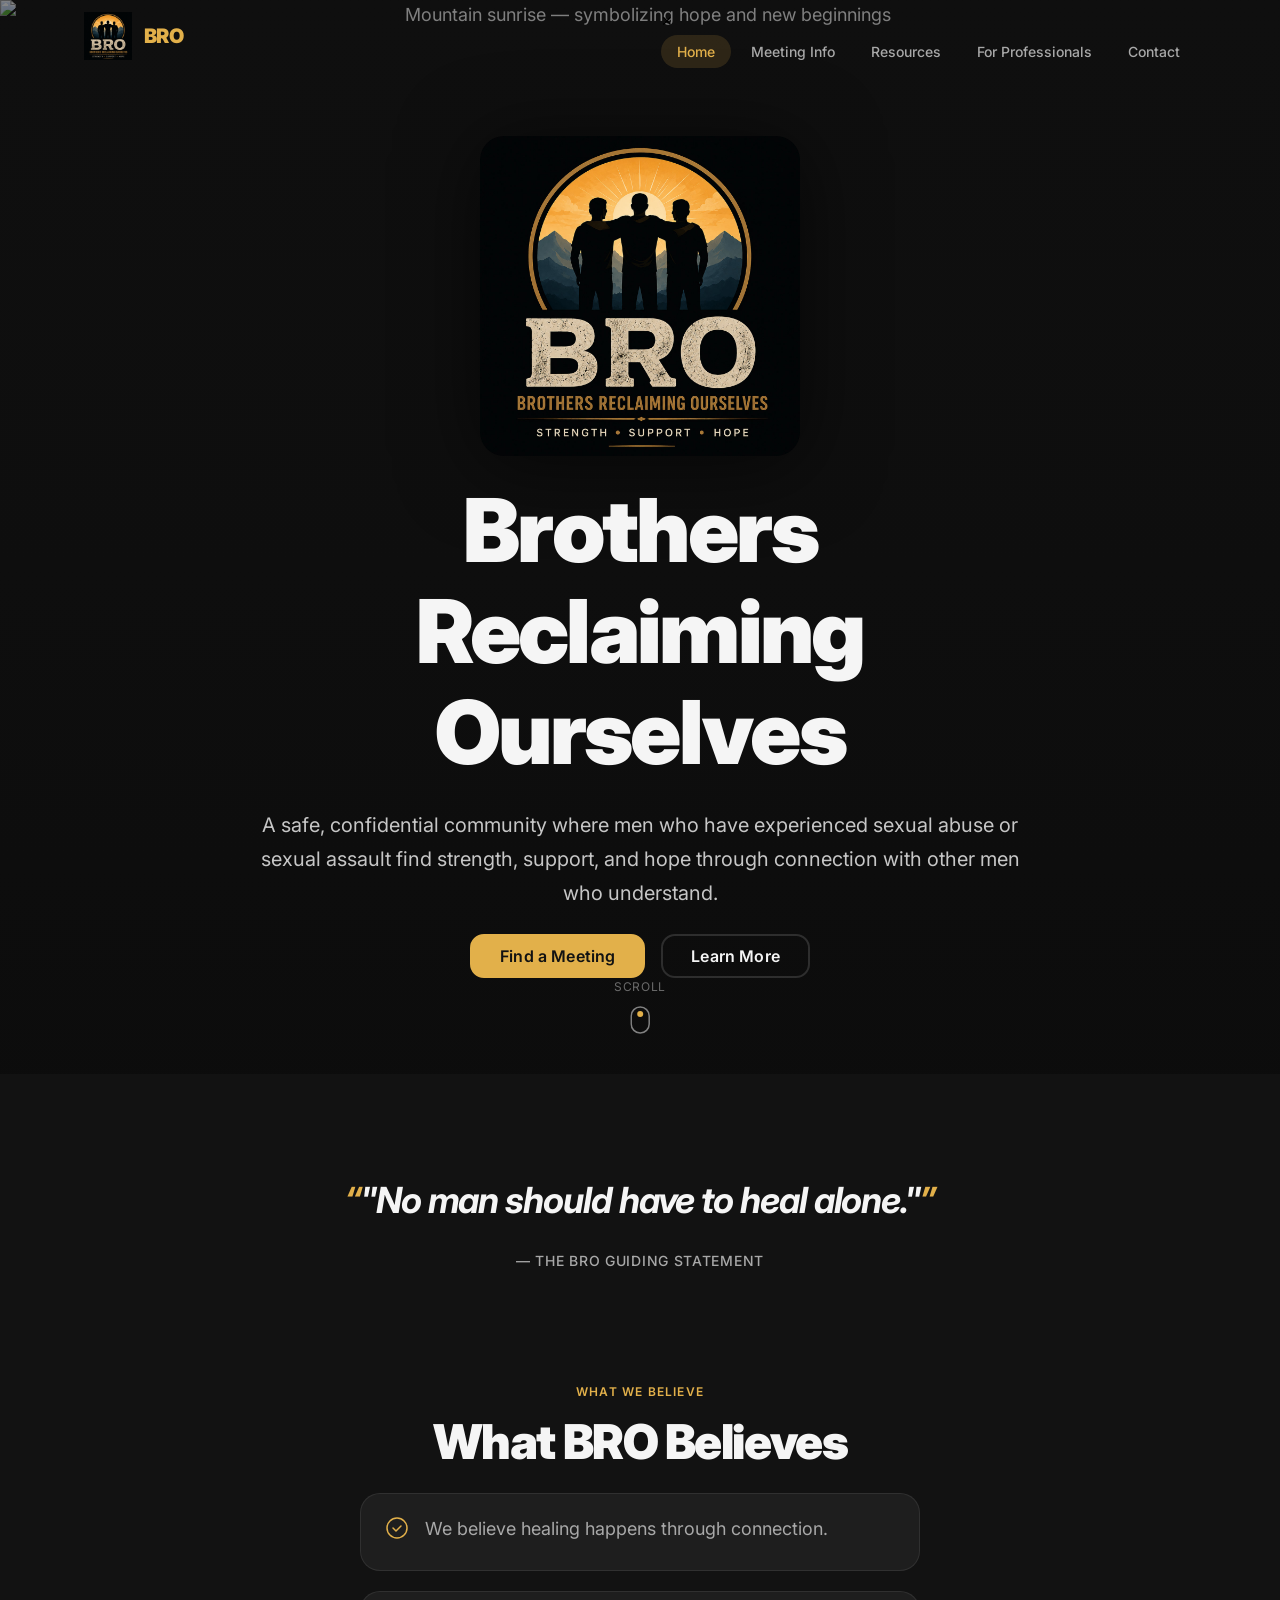
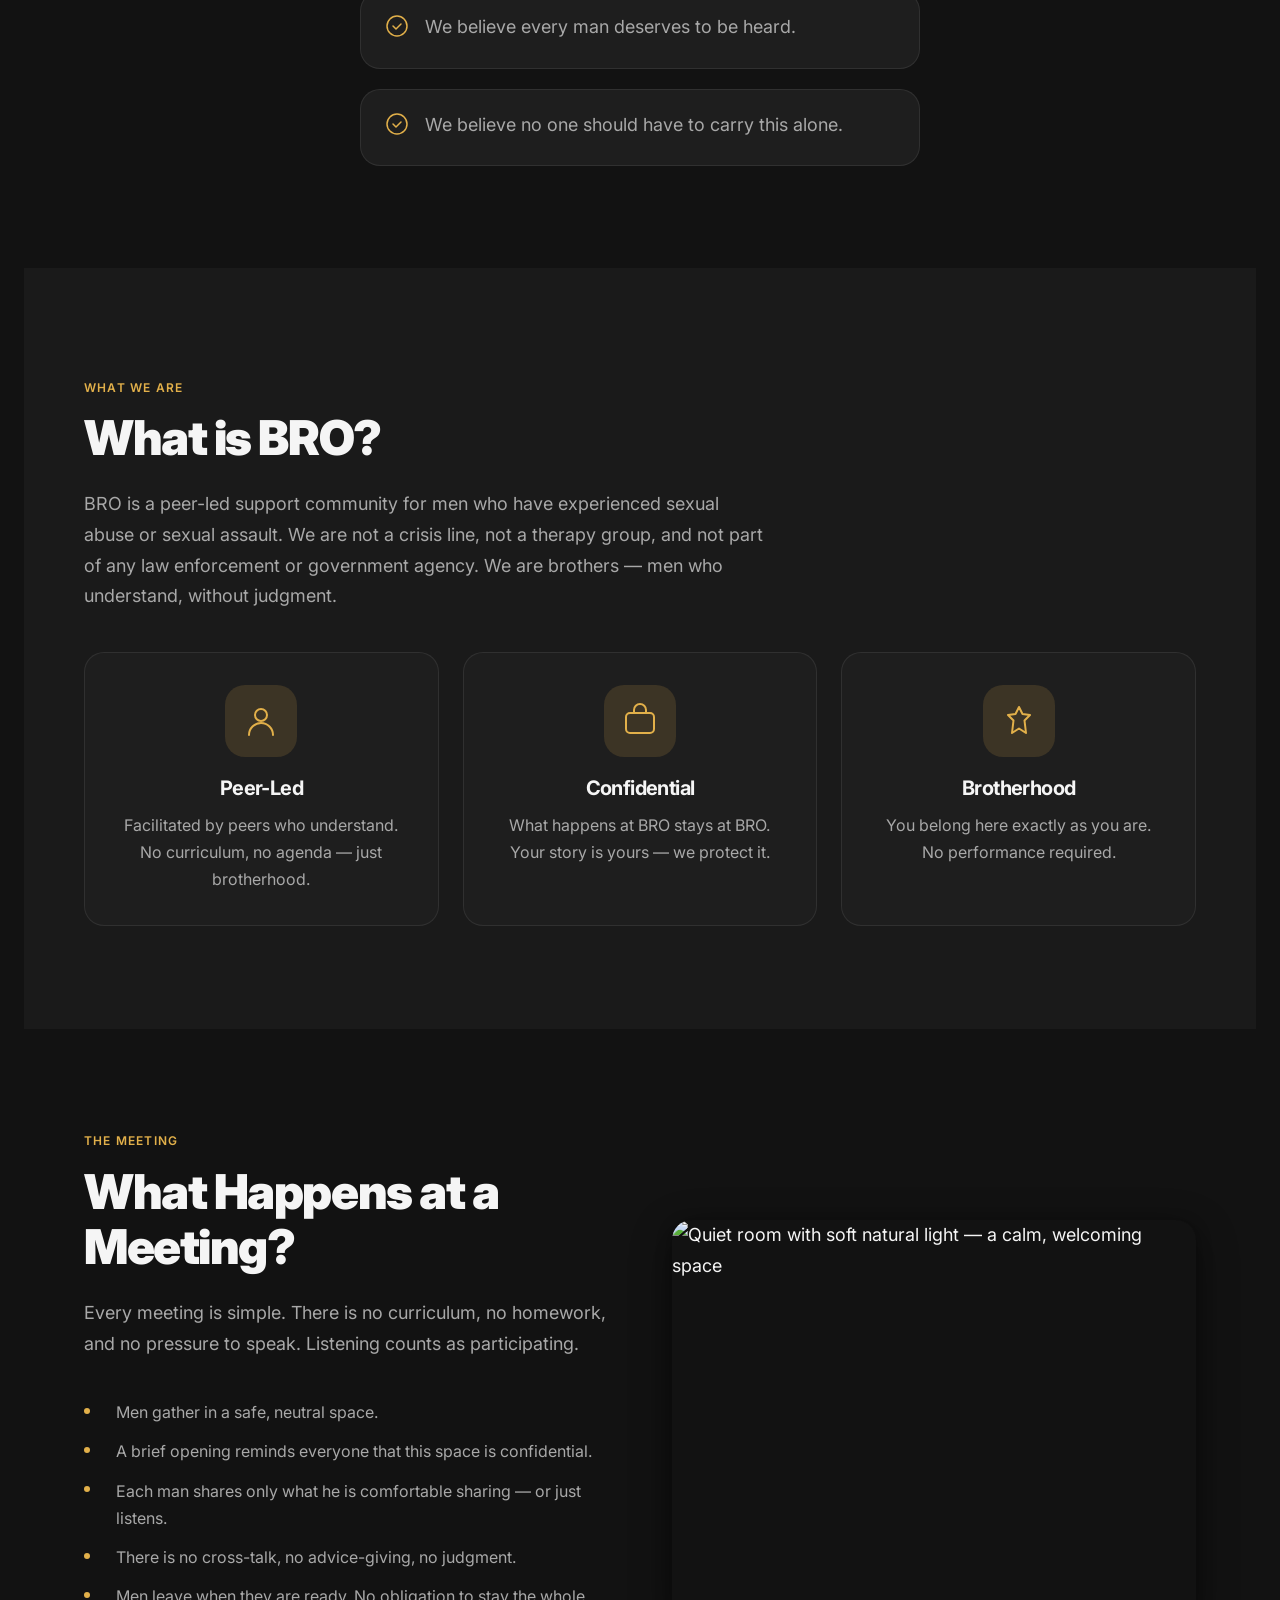
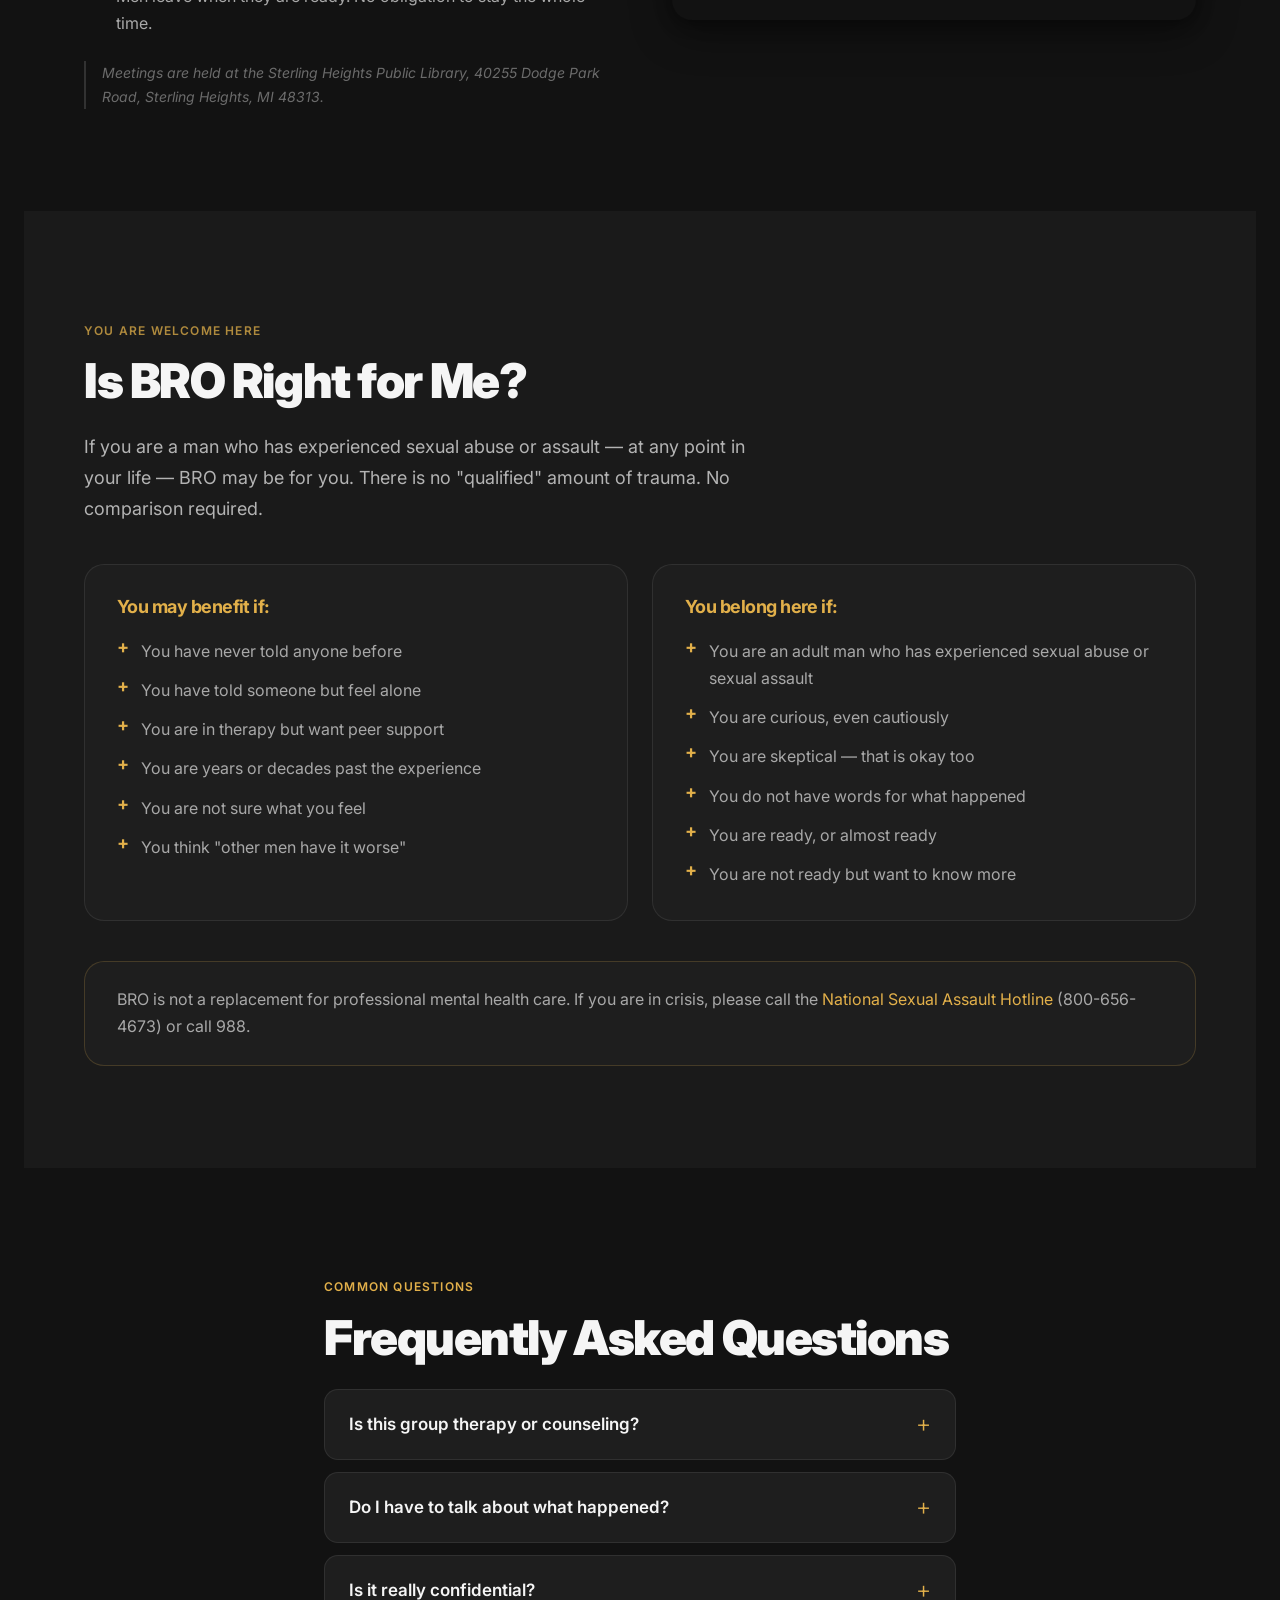
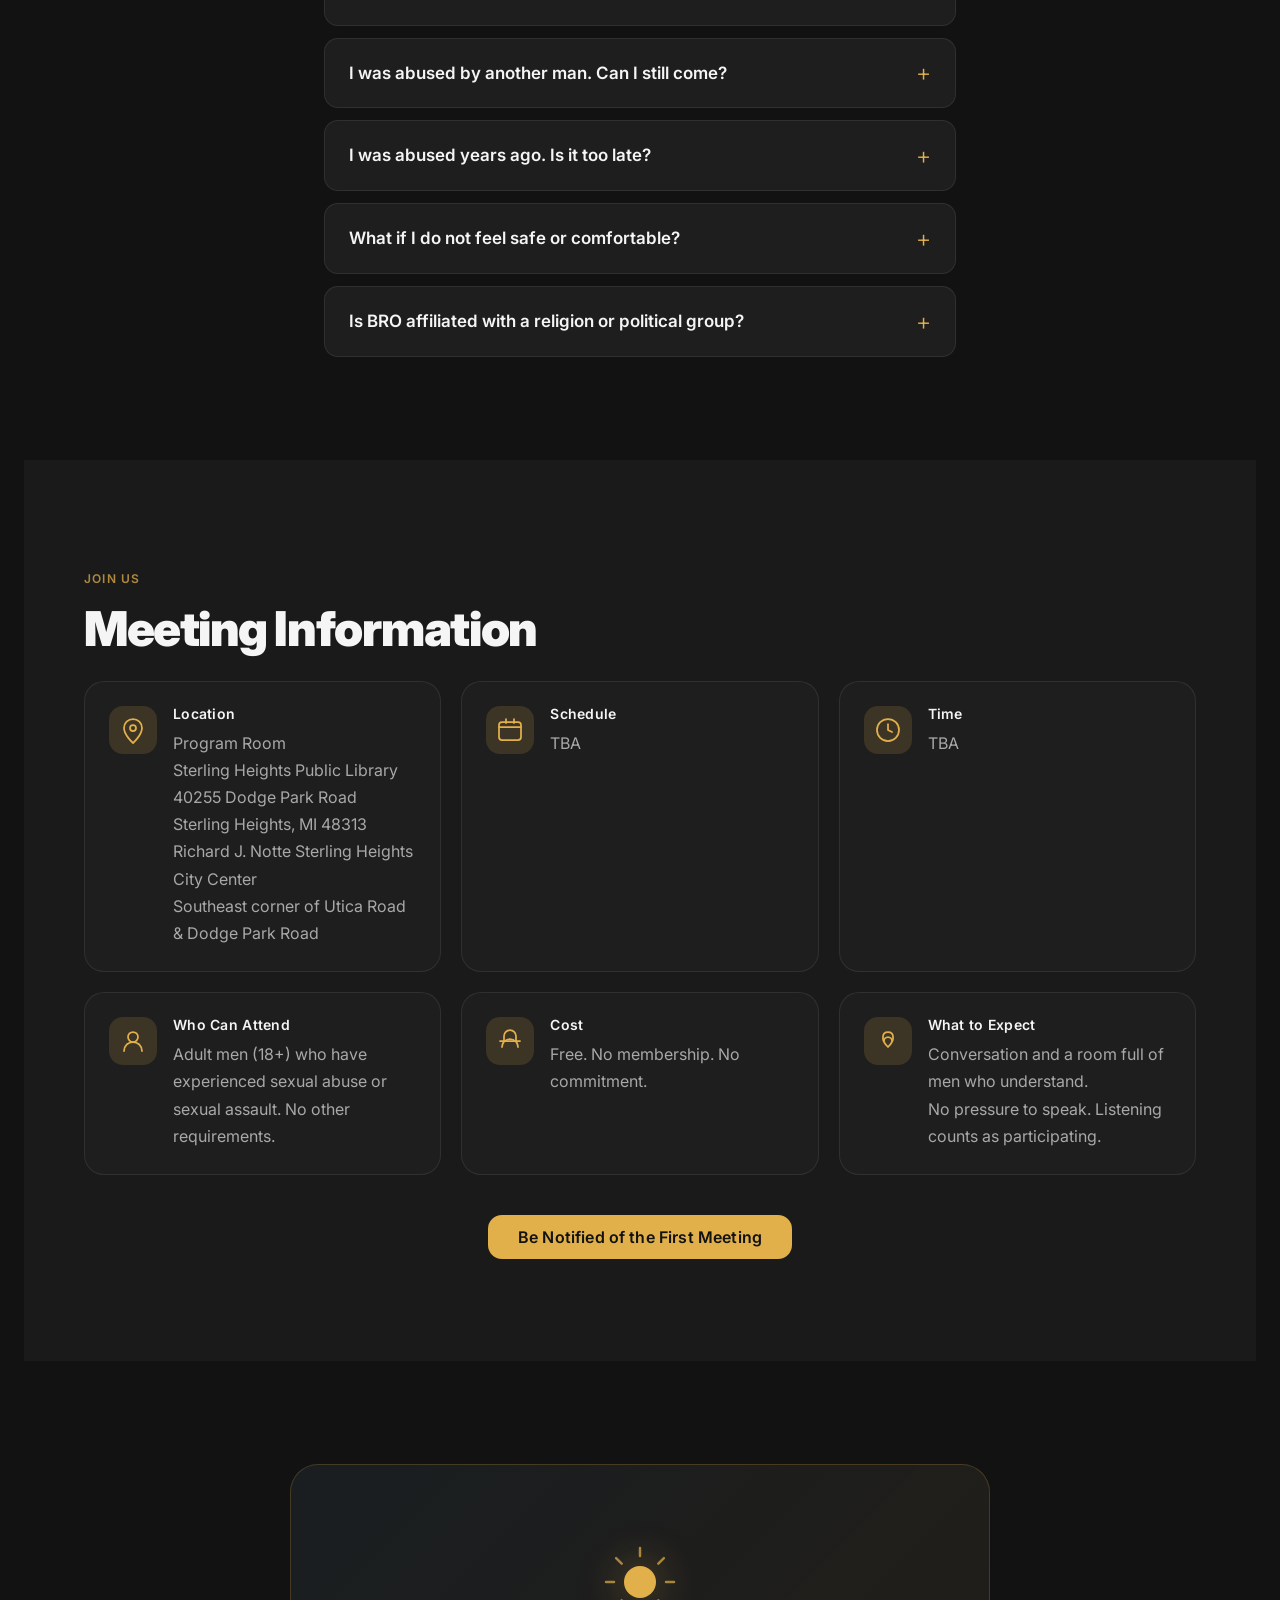
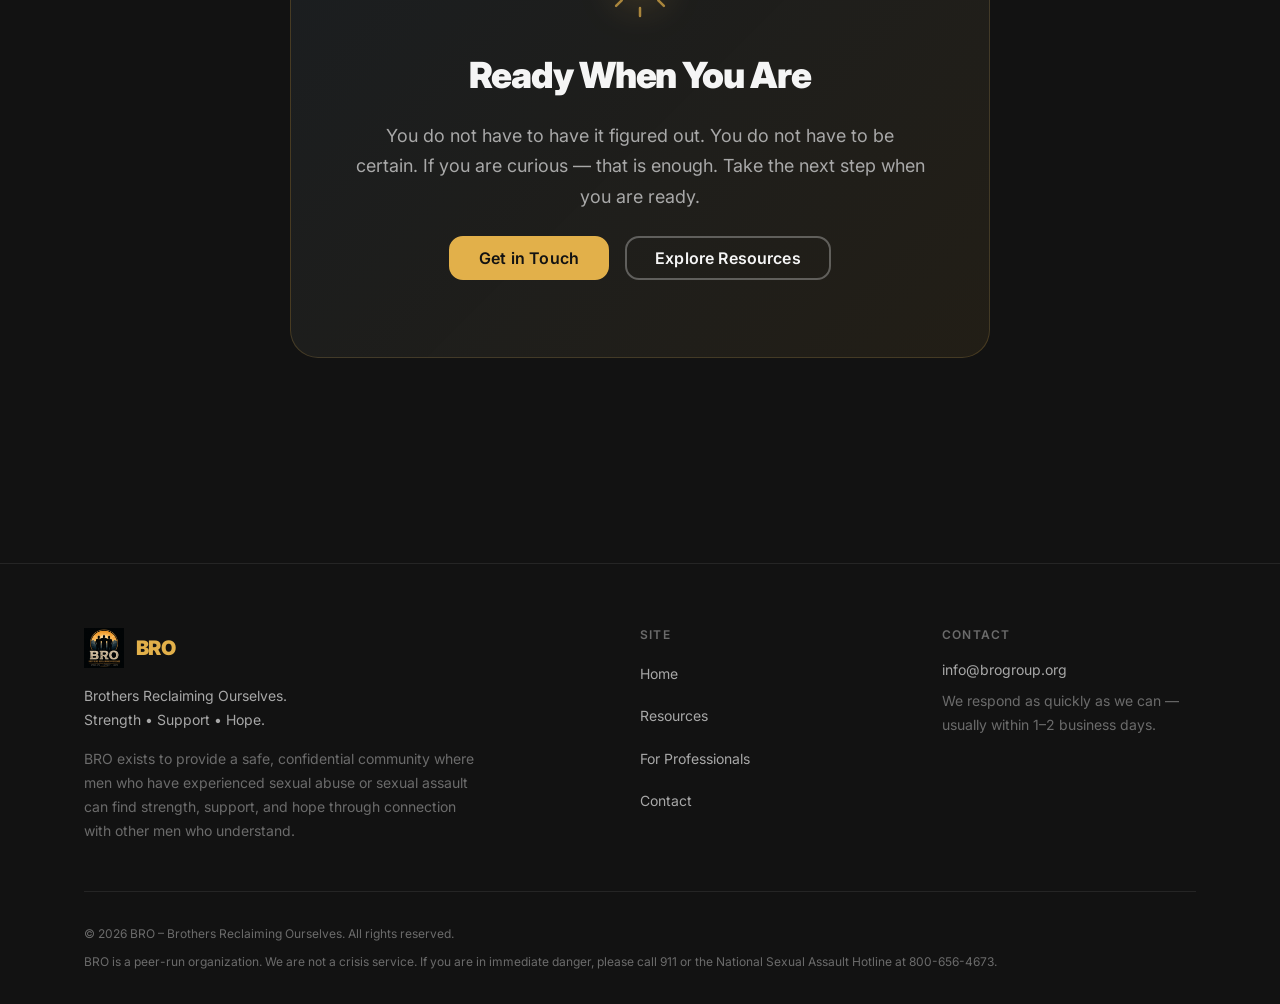
==== commit eeb86cc6: "Update meeting location: Program Room, Sterling Heights Public Library, 40255 Dodge Park Road, Sterl" ====
--- a/index.html
+++ b/index.html
@@ -170,7 +170,7 @@
               <li>There is no cross-talk, no advice-giving, no judgment.</li>
               <li>Men leave when they are ready. No obligation to stay the whole time.</li>
             </ul>
-            <p class="meeting-note reveal">Meetings are currently held in Sterling Heights, Michigan &mdash; in the Macomb County area.</p>
+            <p class="meeting-note reveal">Meetings are held at the Sterling Heights Public Library, 40255 Dodge Park Road, Sterling Heights, MI 48313.</p>
           </div>
           <div class="two-col-image reveal">
             <img src="https://images.unsplash.com/photo-1474859569645-e0def92b02bc?w=800&q=80&auto=format&fit=crop"
@@ -282,14 +282,6 @@
         <p class="section-label reveal light">Join Us</p>
         <h2 class="section-title reveal light">Meeting Information</h2>
 
-        <div class="first-meeting-banner reveal">
-          <svg width="24" height="24" viewBox="0 0 24 24" fill="none" aria-hidden="true">
-            <circle cx="12" cy="12" r="10" stroke="#E2B04A" stroke-width="1.5"/>
-            <path d="M12 7v5l3 3" stroke="#E2B04A" stroke-width="1.5" stroke-linecap="round"/>
-          </svg>
-          <p>Our first meeting is currently being organized. <a href="contact.html">Get in touch</a> to be notified when the date is confirmed.</p>
-        </div>
-
         <div class="meeting-detail-grid">
           <div class="meeting-detail-card reveal">
             <div class="meeting-detail-icon">
@@ -300,7 +292,8 @@
             </div>
             <div>
               <h3>Location</h3>
-              <p>Macomb County, Michigan<br/><span class="small">Specific location will be announced once the first meeting is scheduled.</span></p>
+              <p>Program Room<br/>Sterling Heights Public Library<br/>40255 Dodge Park Road<br/>Sterling Heights, MI 48313</p>
+              <p class="small">Richard J. Notte Sterling Heights City Center<br/>Southeast corner of Utica Road &amp; Dodge Park Road</p>
             </div>
           </div>
 
--- a/css/styles.css
+++ b/css/styles.css
@@ -1324,7 +1324,7 @@
   background: var(--clr-bg-card);
   border: 1px solid var(--clr-border);
   border-radius: var(--r-xl);
-  padding: var(--sp-7);
+  padding: var(--sp-8);
 }
 .contact-info-card h3 {
   font-size: var(--fs-base);
@@ -1348,10 +1348,12 @@
   border-color: rgba(224,82,82,0.2);
 }
 .contact-info-card.crisis h3 { color: #e07070; }
-.contact-info-card.crisis ul { display: flex; flex-direction: column; gap: var(--sp-2); margin: var(--sp-4) 0; }
+.contact-info-card.crisis ul { display: flex; flex-direction: column; gap: var(--sp-3); margin: var(--sp-5) 0; }
 .contact-info-card.crisis li { font-size: var(--fs-sm); color: var(--clr-text-muted); }
 .contact-info-card.crisis li strong { display: inline; font-weight: var(--fw-bold); color: var(--clr-text); text-transform: none; letter-spacing: normal; }
 .contact-info-card.crisis a { color: var(--clr-gold); }
+
+.contact-info-card.crisis p + p { margin-top: var(--sp-4); }
 
 /* ── Animations ──────────────────────────────────────────── */
 @keyframes fadeUp {
@@ -1524,7 +1526,7 @@
 }
 @media (max-width: 540px) {
   .contact-info-card {
-    padding: var(--sp-5);
+    padding: var(--sp-6);
   }
 }
 
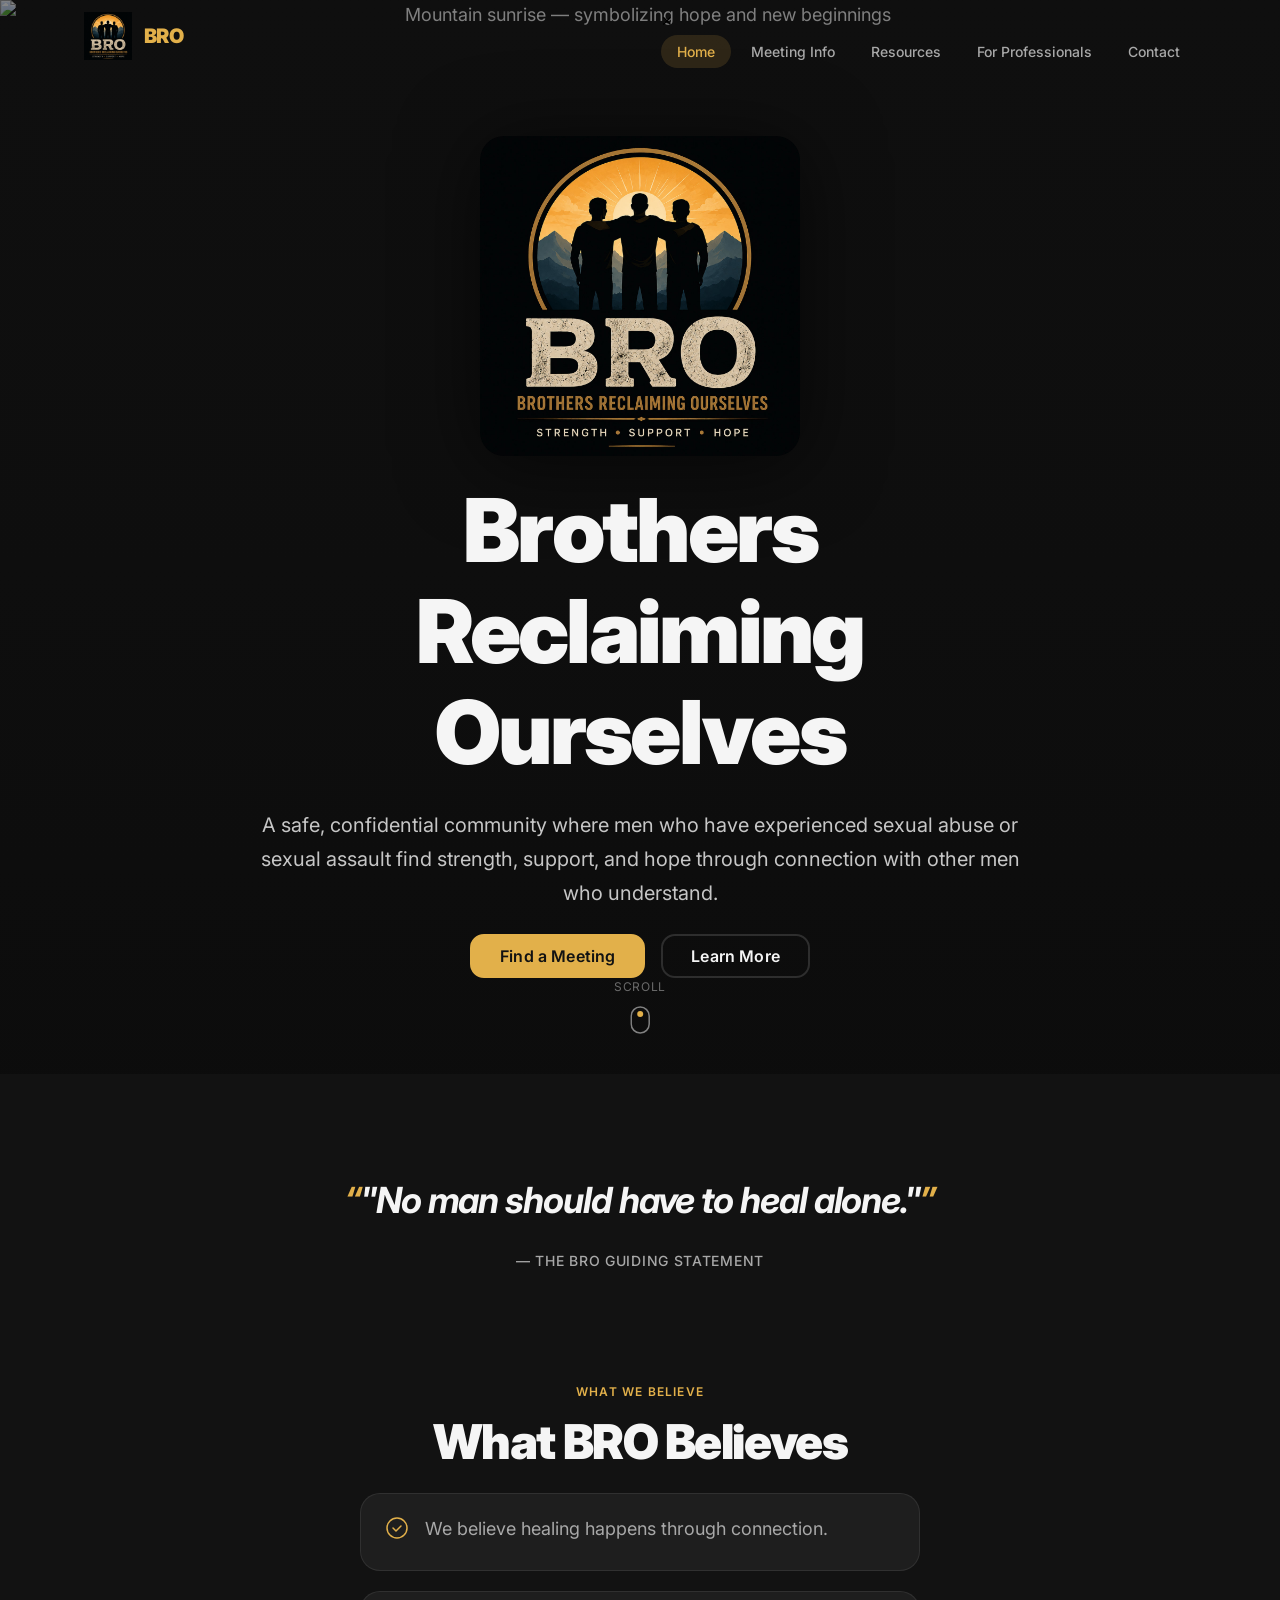
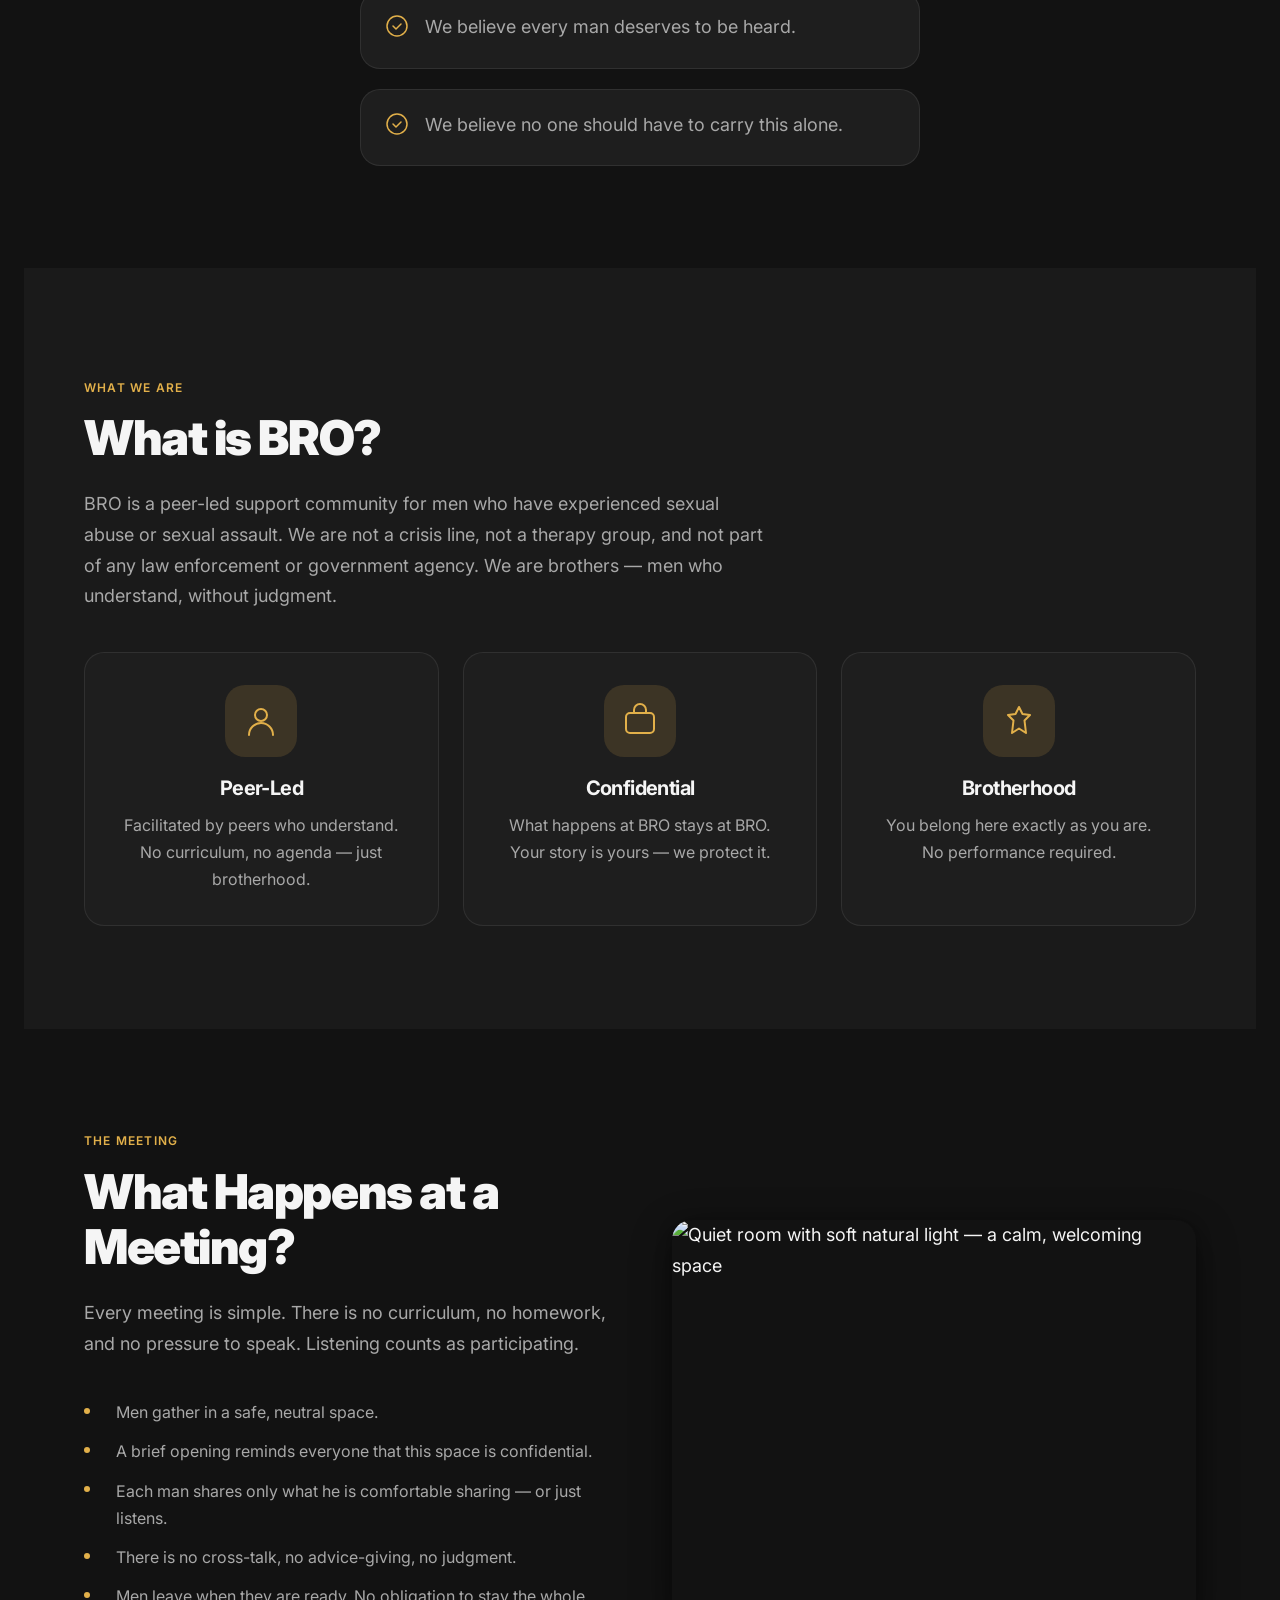
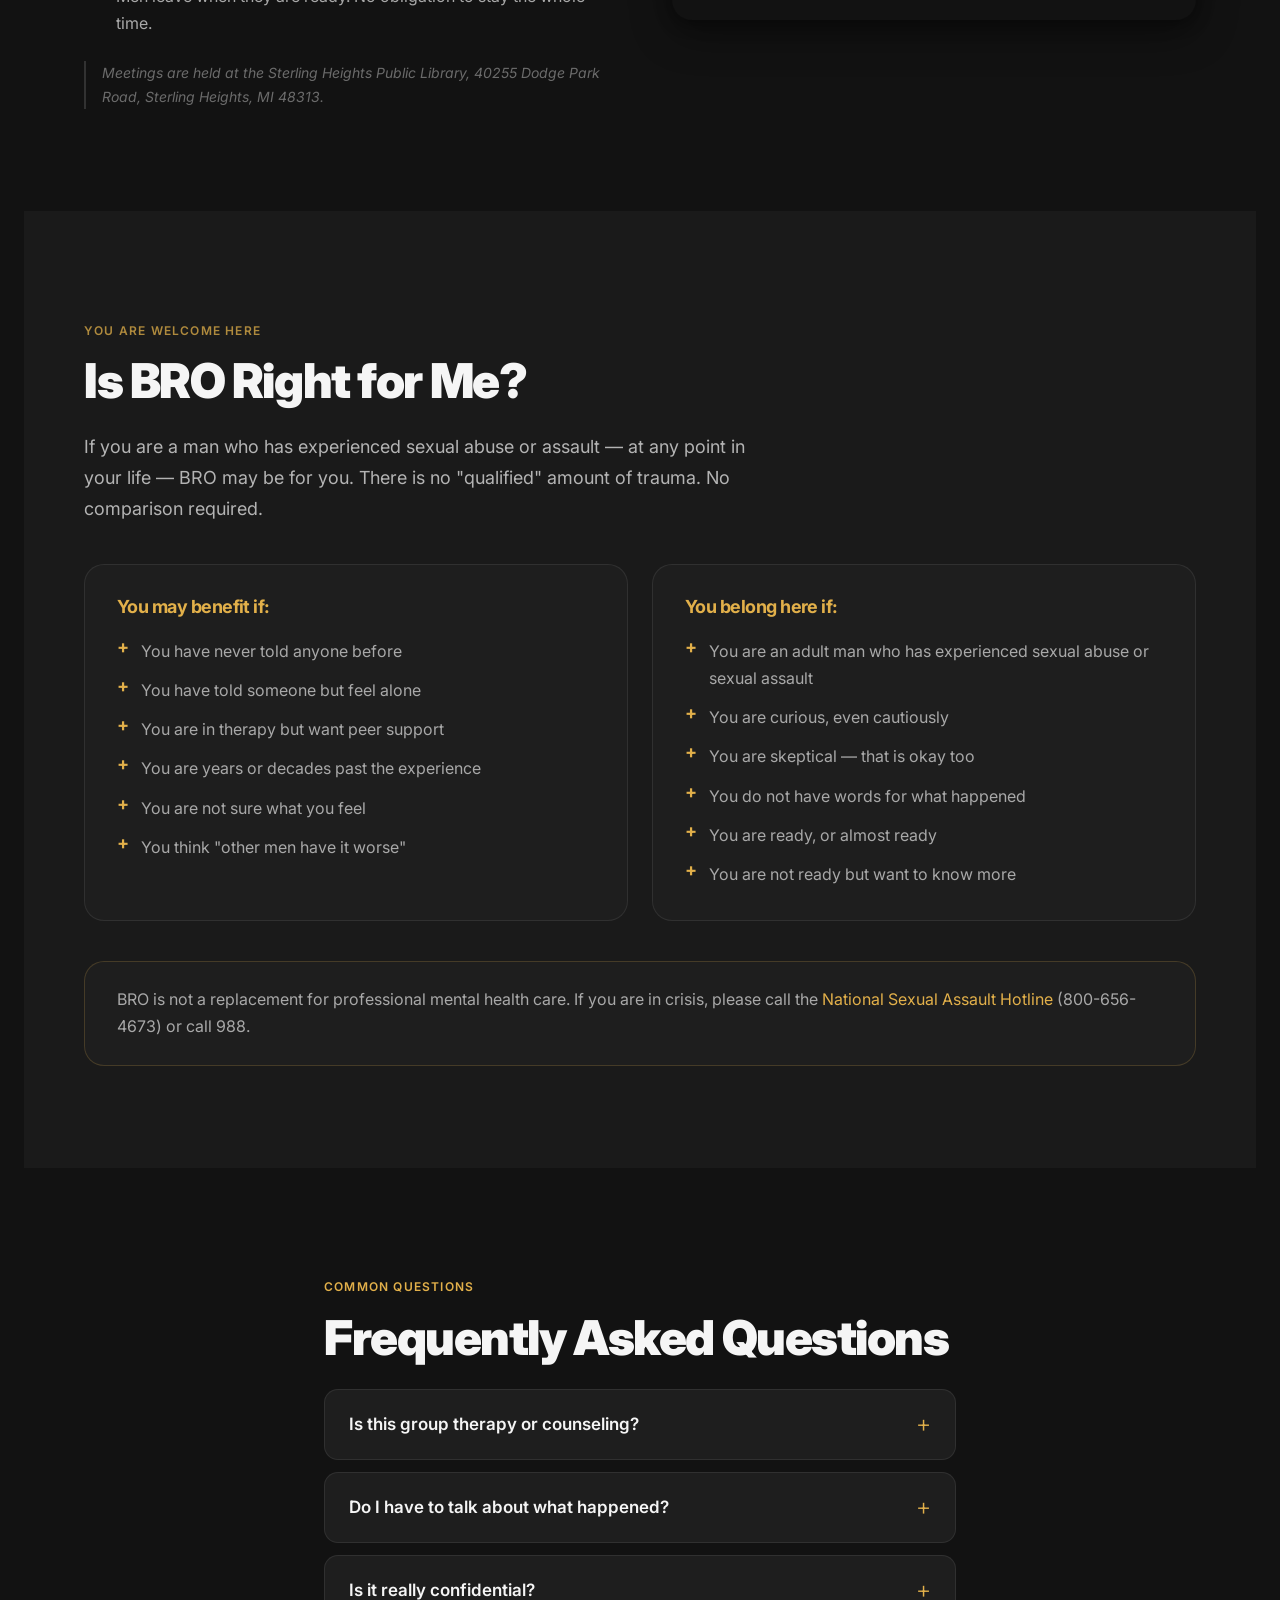
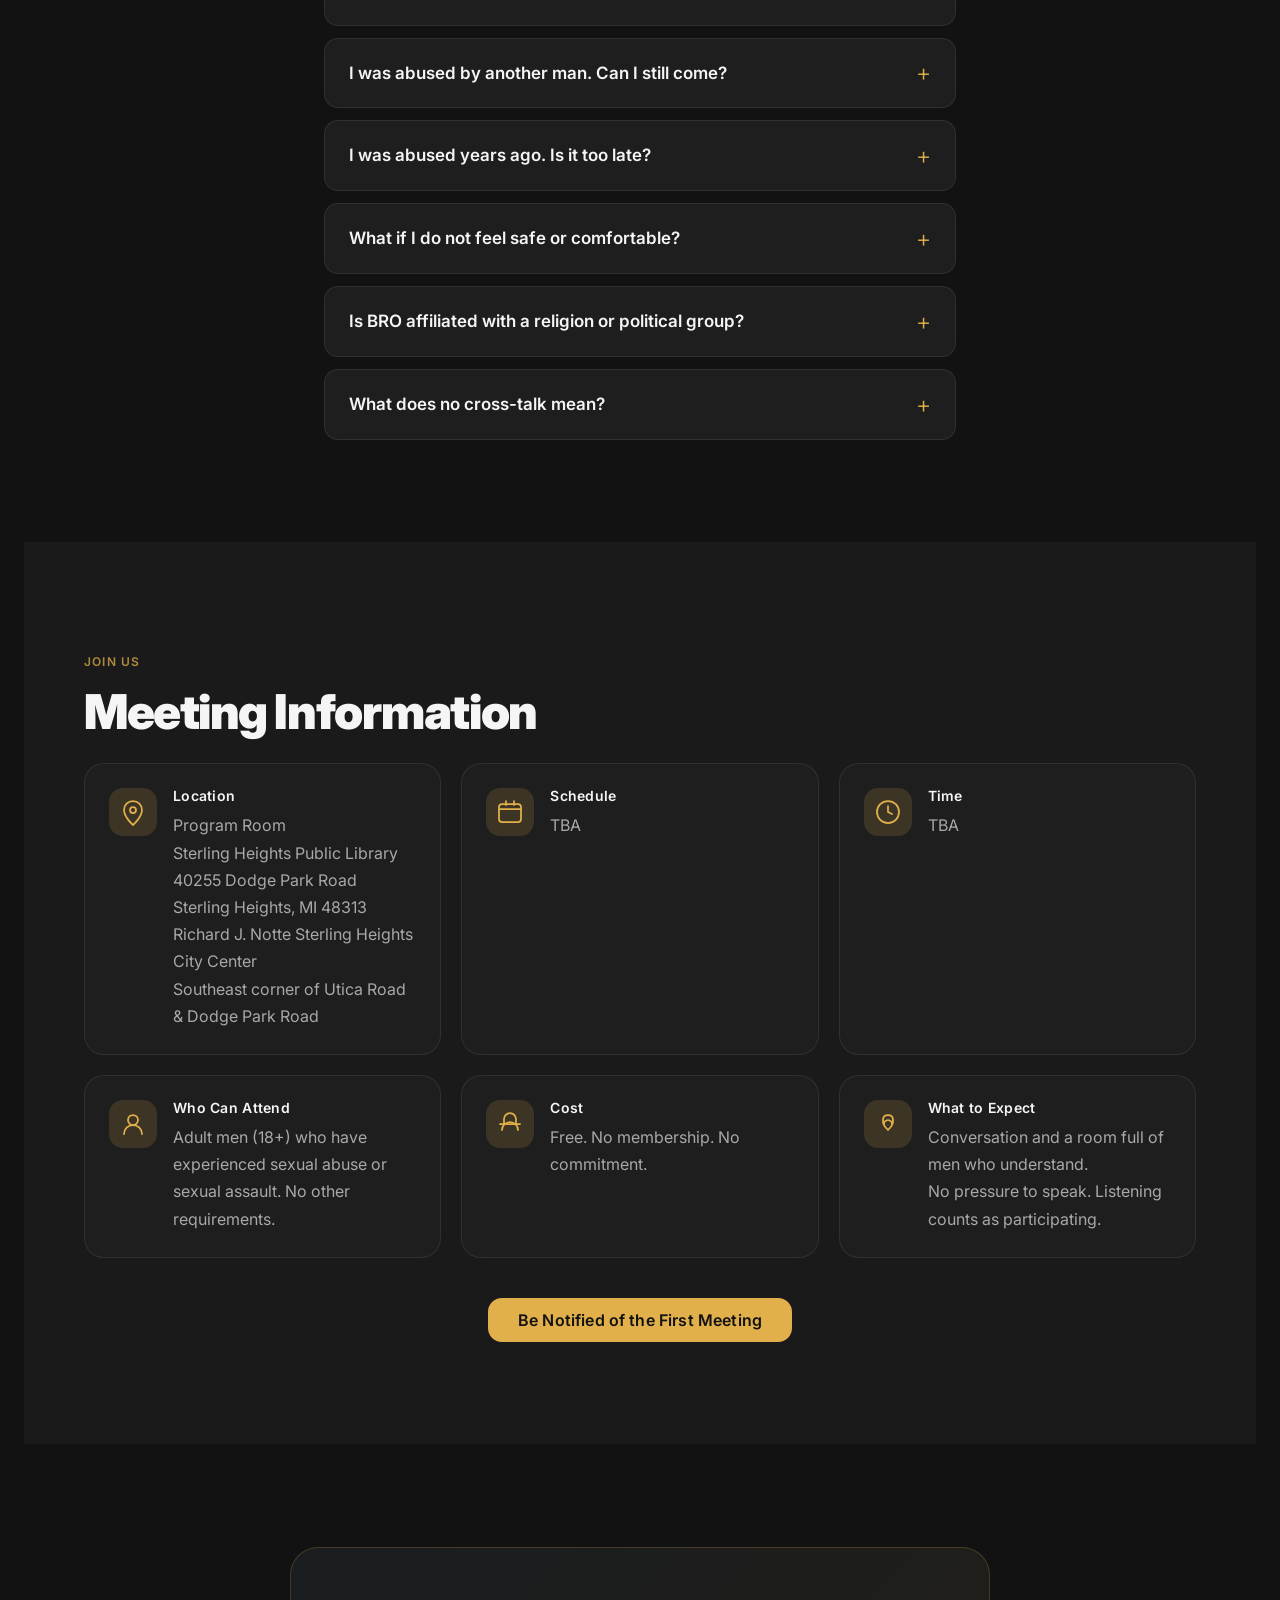
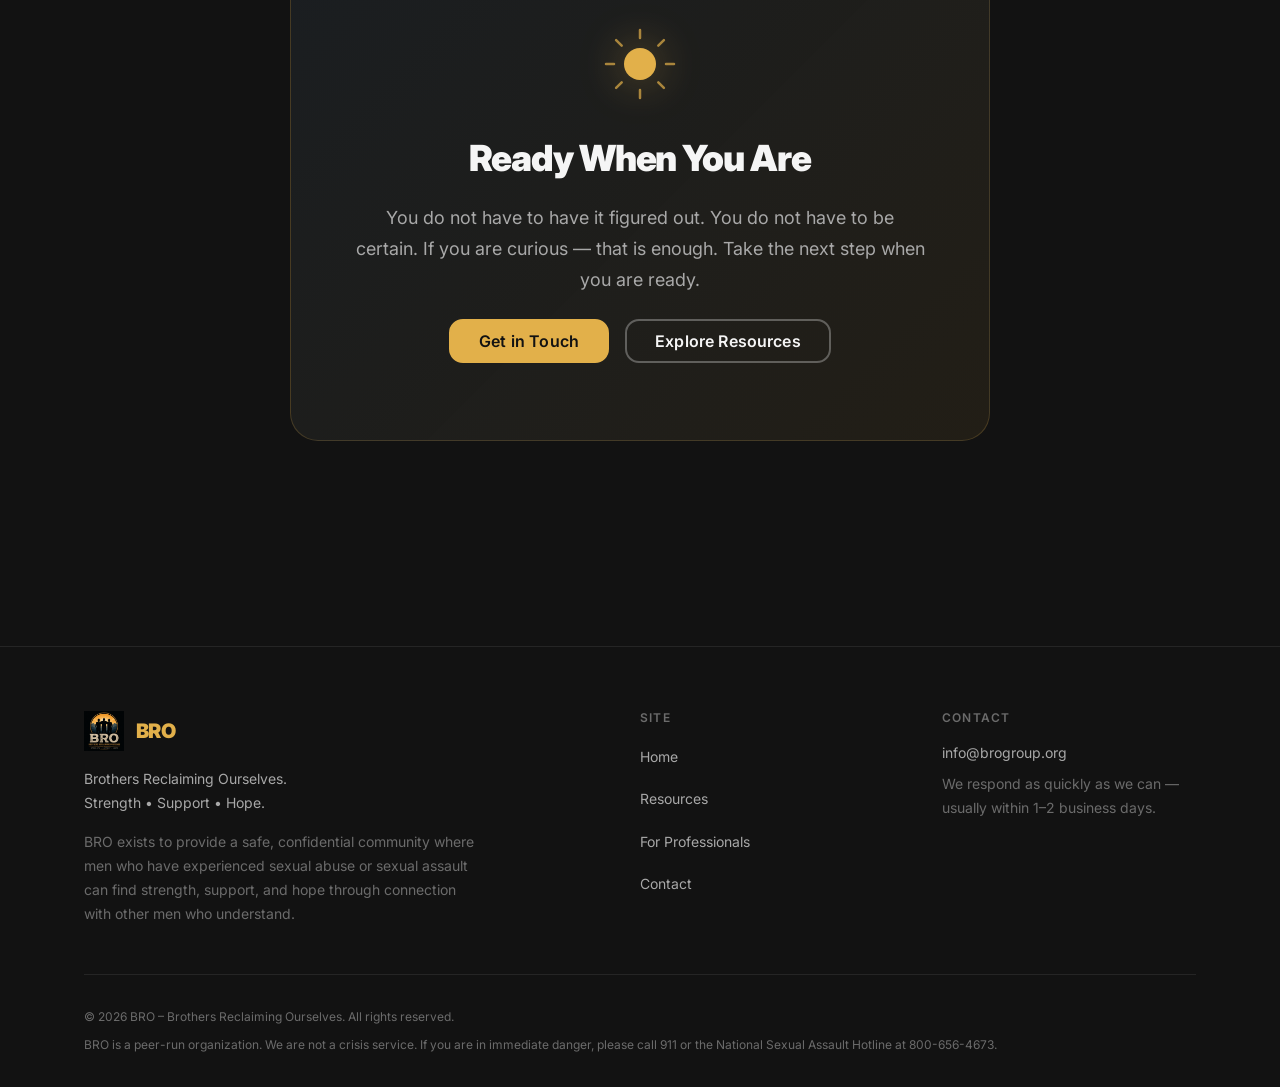
==== commit 5dc4e7d9: "Add 'What does no cross-talk mean?' FAQ entry" ====
--- a/index.html
+++ b/index.html
@@ -270,6 +270,12 @@
               <p>No. BRO is completely independent and non-religious. We do not promote any political party, ideology, or organization. Our only purpose is peer support for male survivors.</p>
             </div>
           </details>
+          <details class="faq-item">
+            <summary>What does no cross-talk mean?</summary>
+            <div class="faq-body">
+              <p>No Cross-Talk: We give each speaker our full attention. We don't interrupt, offer advice, or respond directly to someone's story during sharing. This helps create a safe, respectful space where everyone can speak openly.</p>
+            </div>
+          </details>
         </div>
       </div>
     </section>
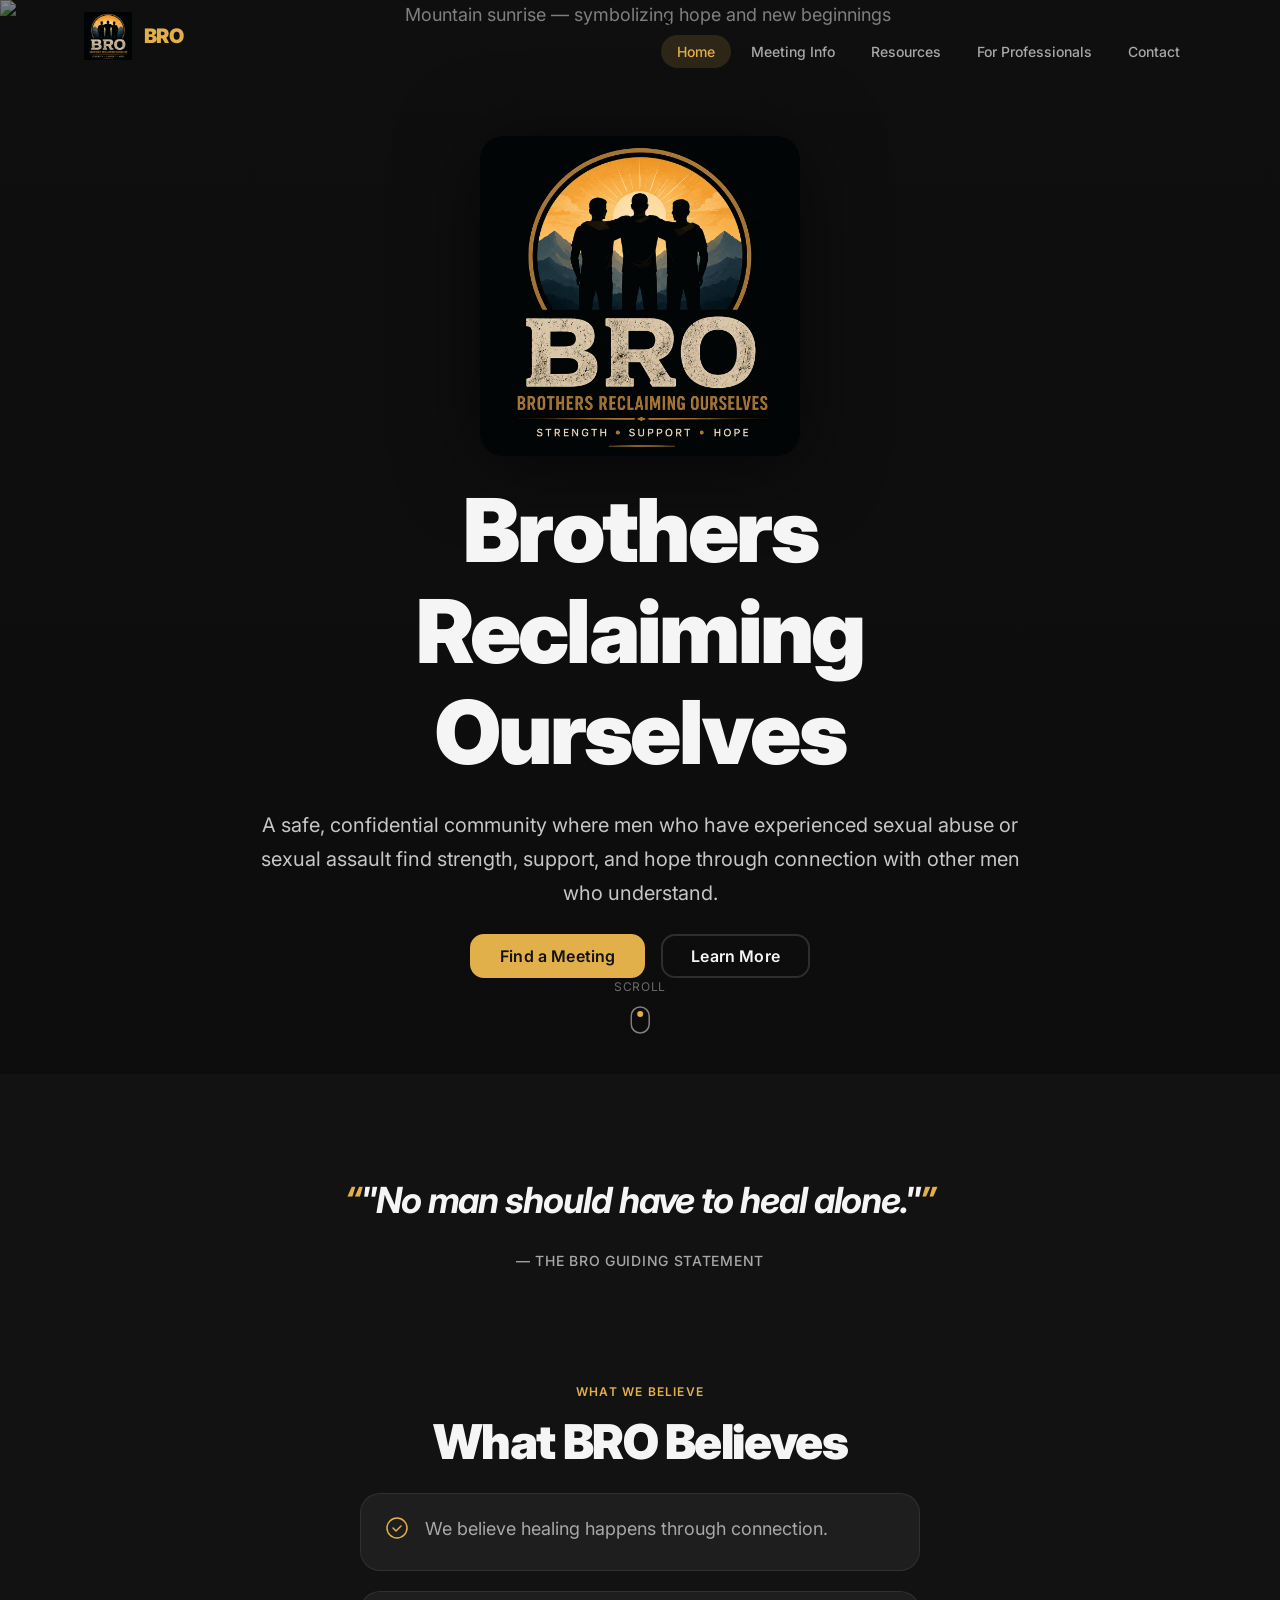
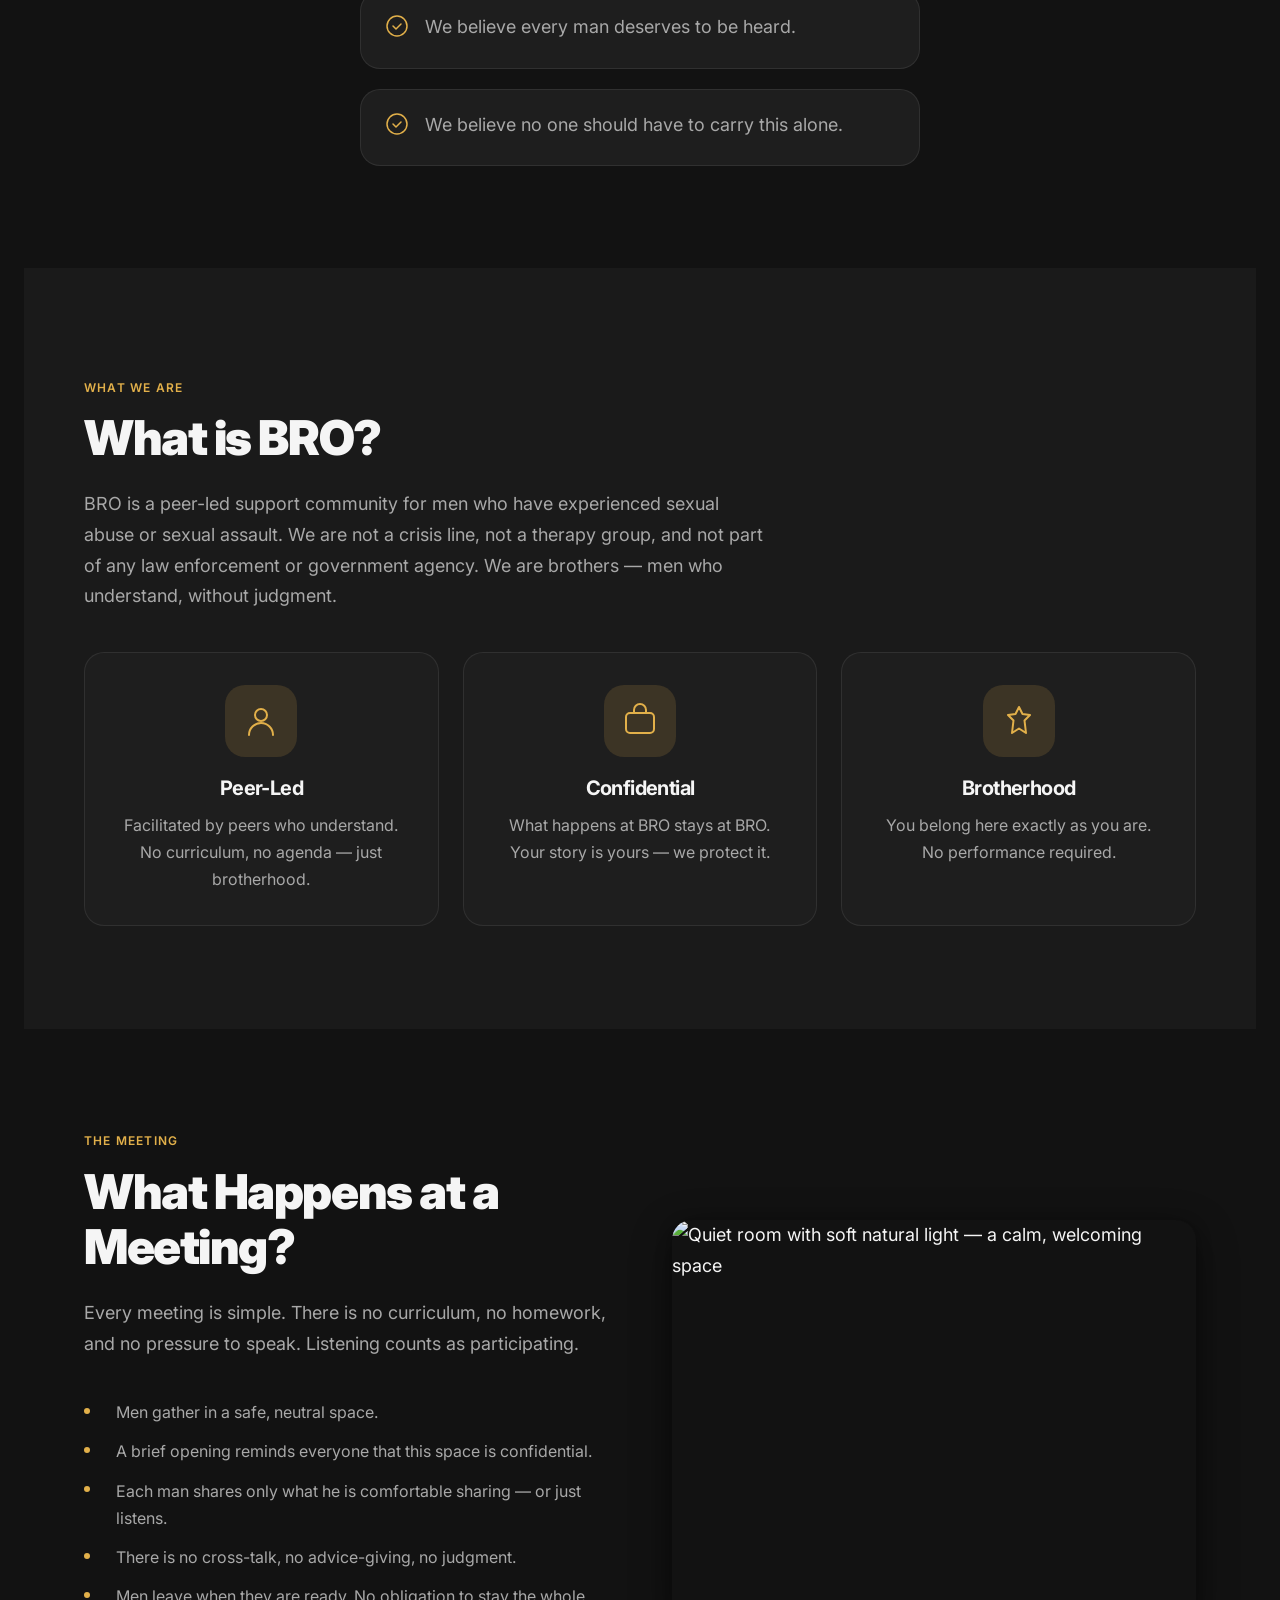
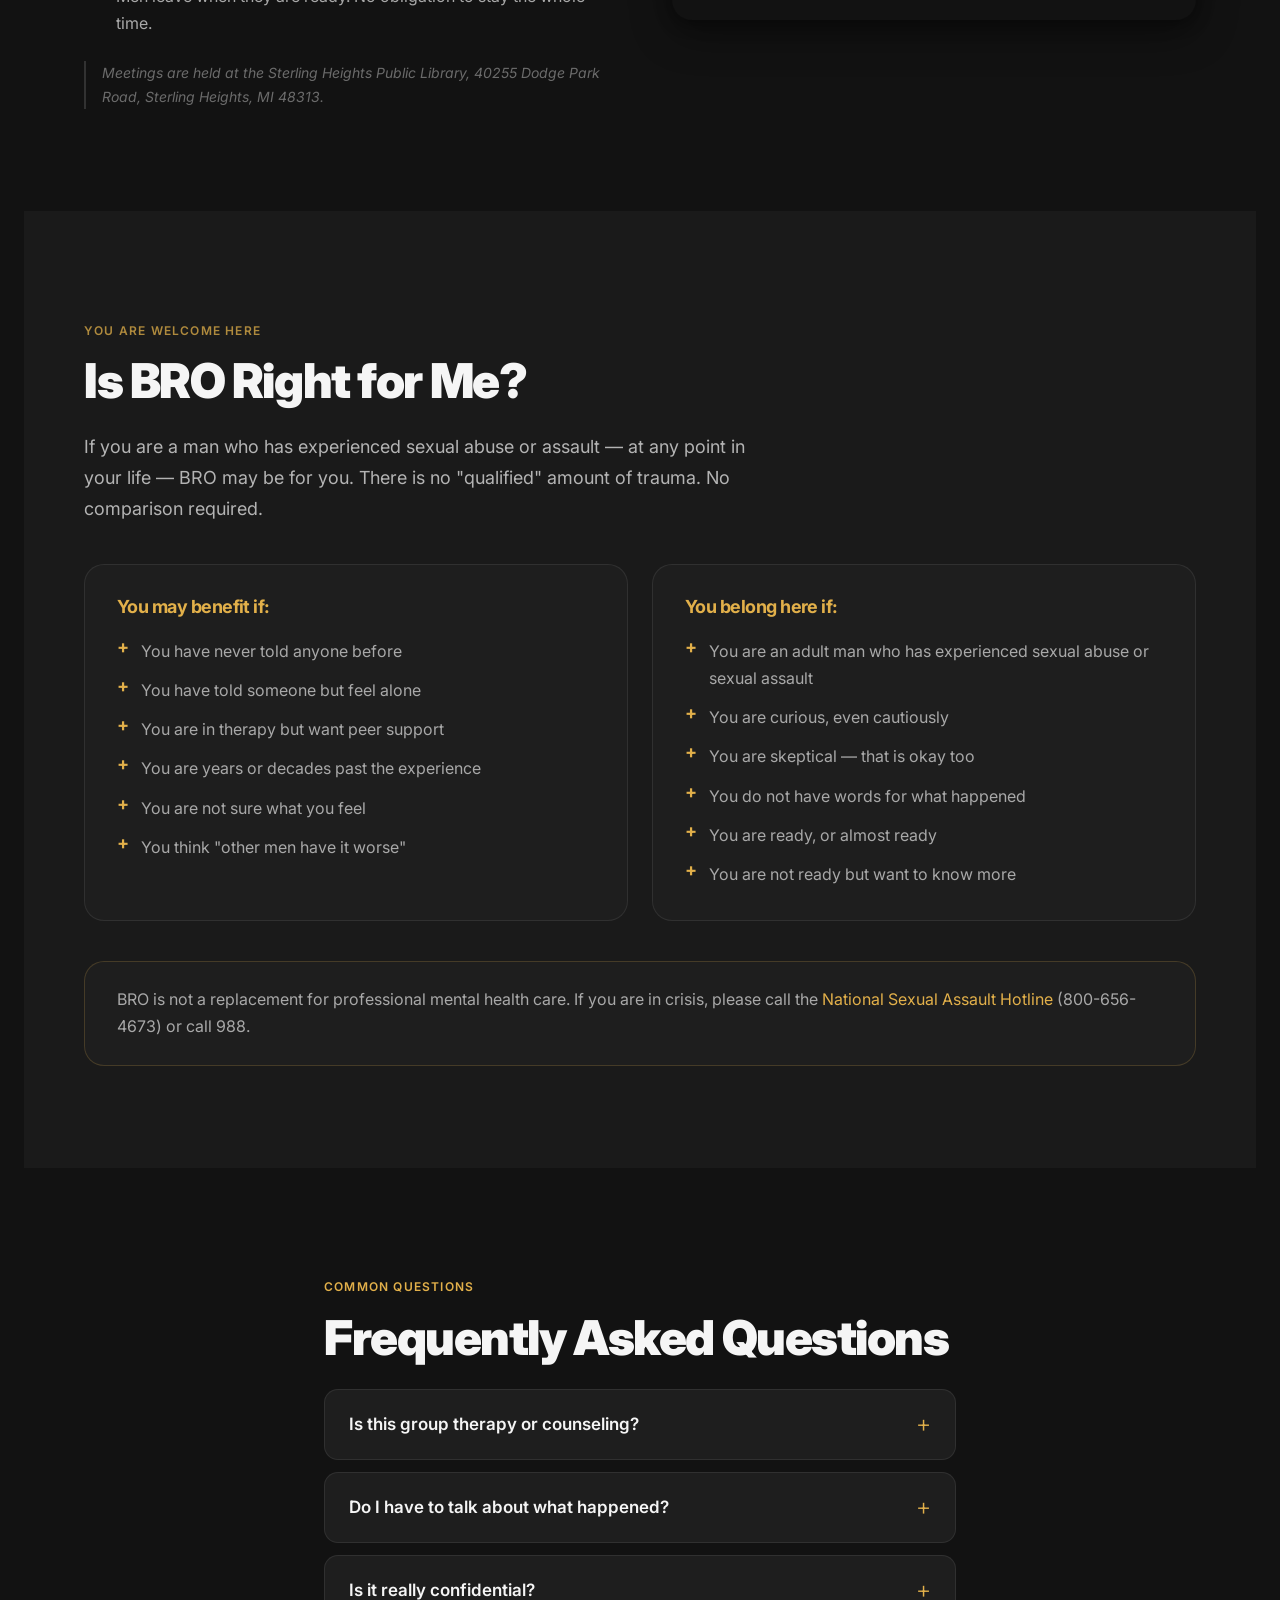
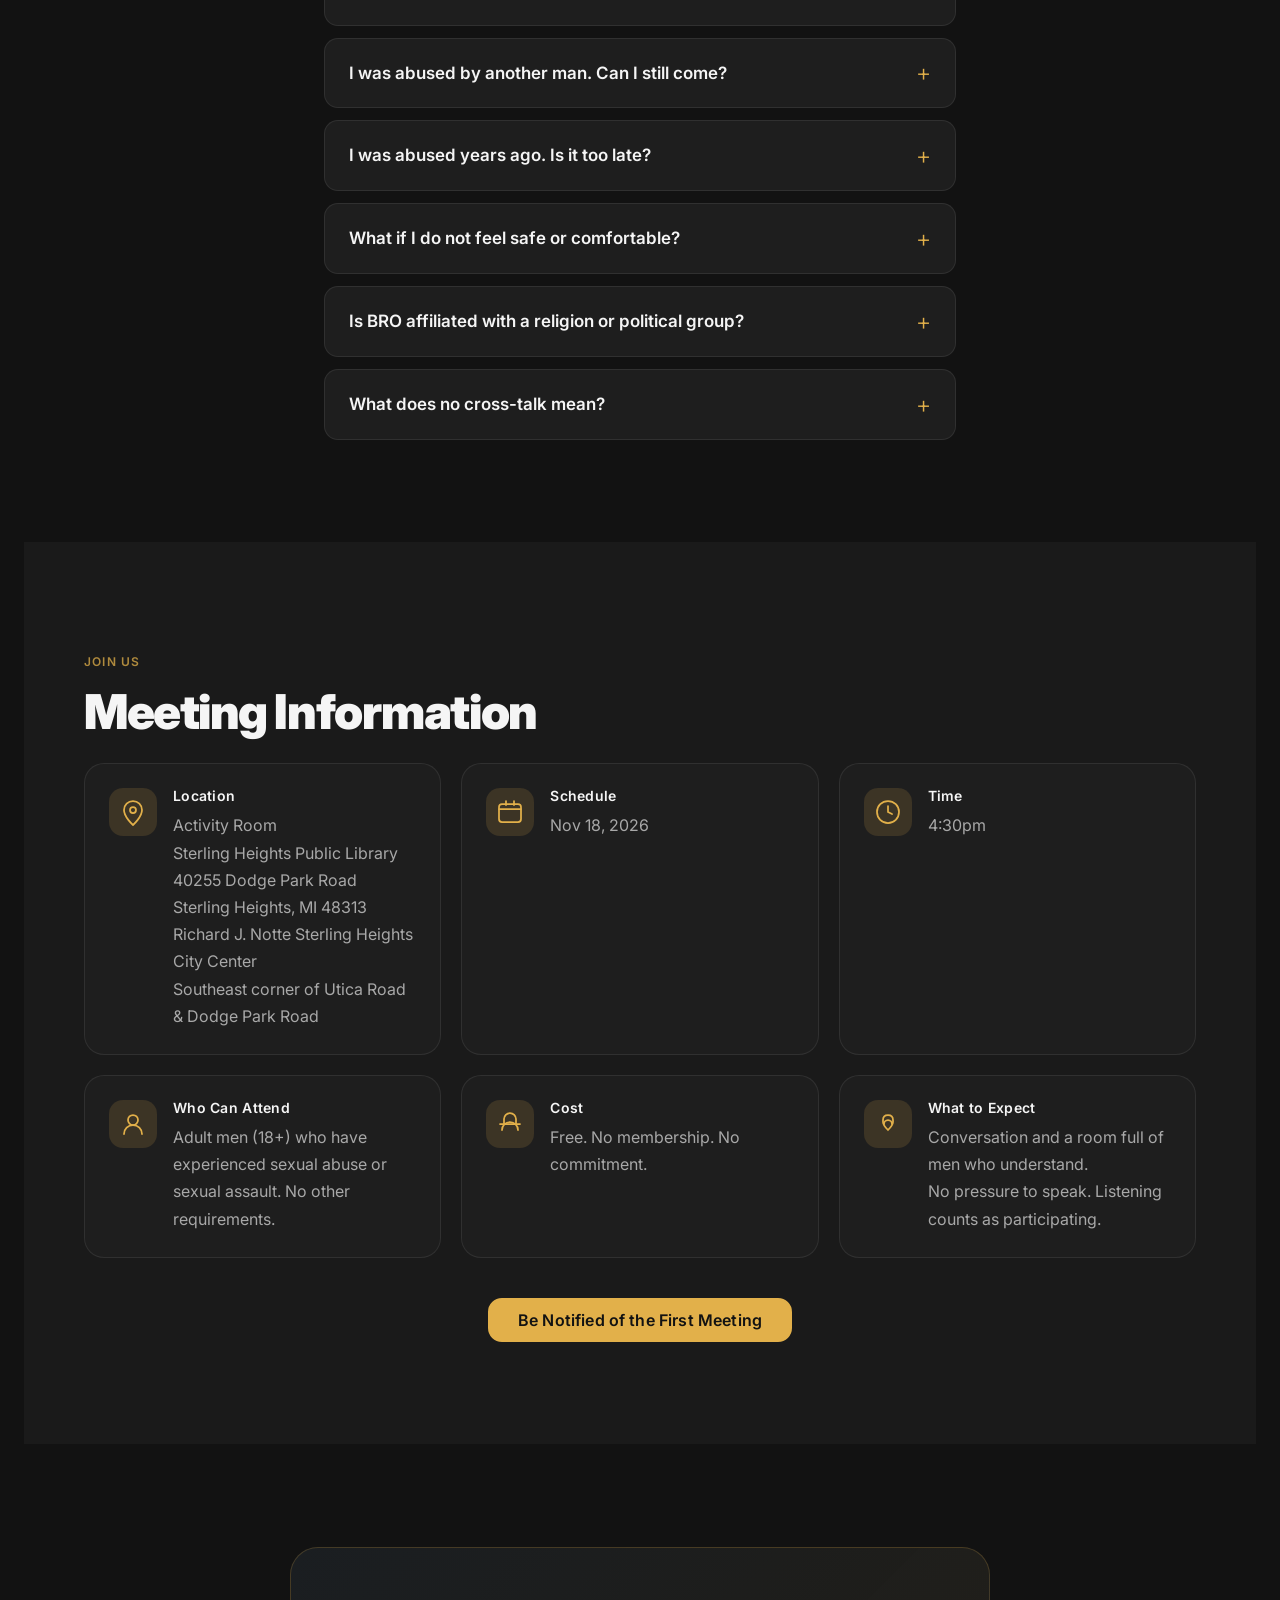
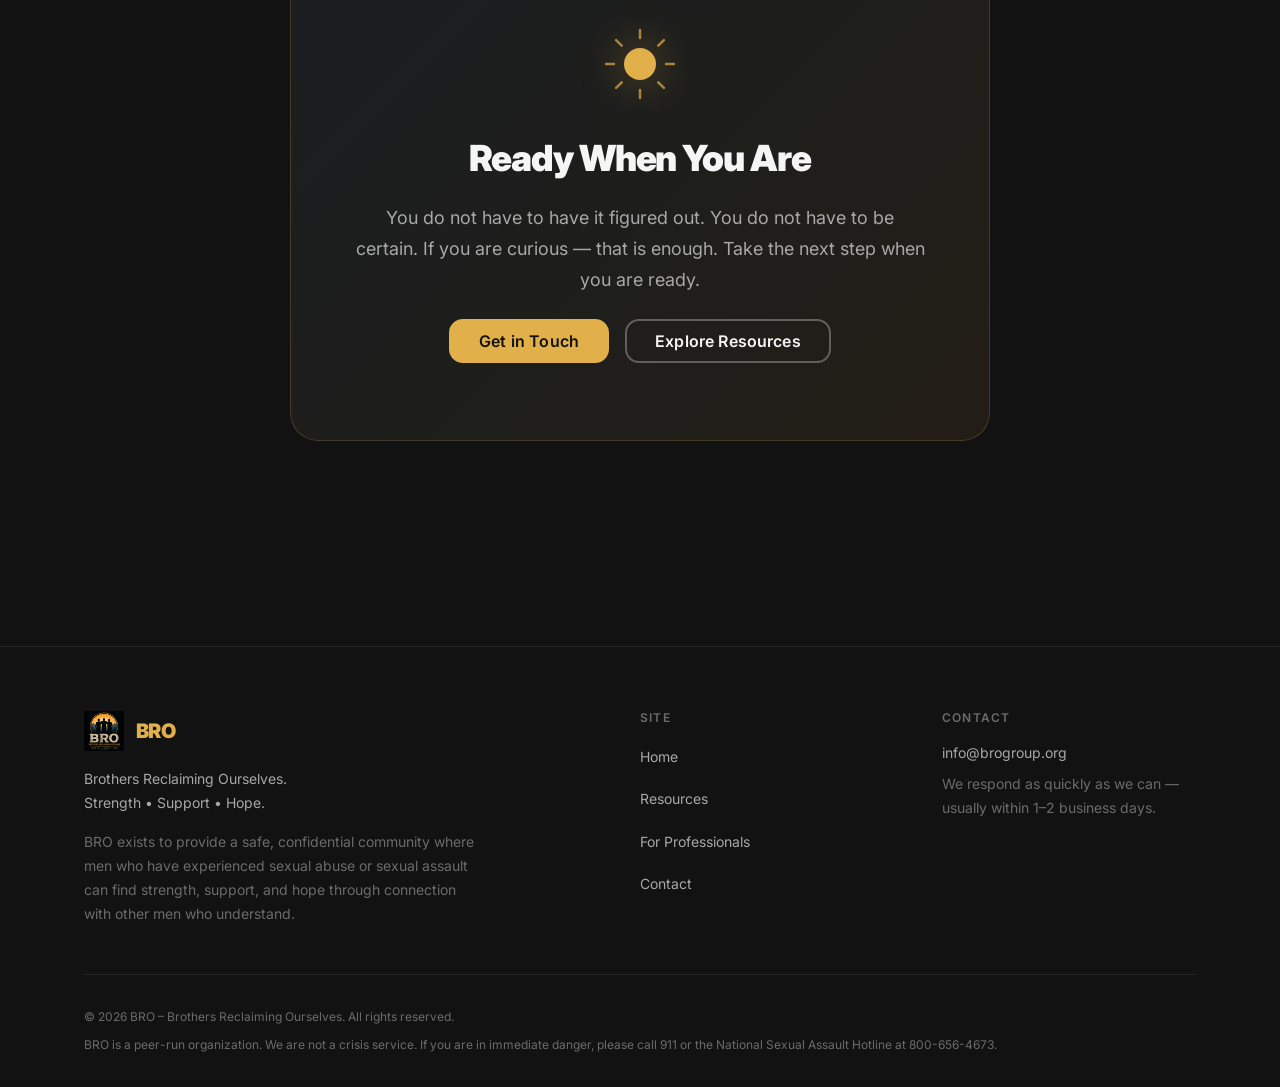
==== commit e49b98fc: "Update meeting location to Activity Room, set next meeting for Nov 18 at 4:30pm" ====
--- a/index.html
+++ b/index.html
@@ -298,7 +298,7 @@
             </div>
             <div>
               <h3>Location</h3>
-              <p>Program Room<br/>Sterling Heights Public Library<br/>40255 Dodge Park Road<br/>Sterling Heights, MI 48313</p>
+              <p>Activity Room<br/>Sterling Heights Public Library<br/>40255 Dodge Park Road<br/>Sterling Heights, MI 48313</p>
               <p class="small">Richard J. Notte Sterling Heights City Center<br/>Southeast corner of Utica Road &amp; Dodge Park Road</p>
             </div>
           </div>
@@ -312,7 +312,7 @@
             </div>
             <div>
               <h3>Schedule</h3>
-              <p>TBA</p>
+              <p>Nov 18, 2026</p>
             </div>
           </div>
 
@@ -325,7 +325,7 @@
             </div>
             <div>
               <h3>Time</h3>
-              <p>TBA</p>
+              <p>4:30pm</p>
             </div>
           </div>
 
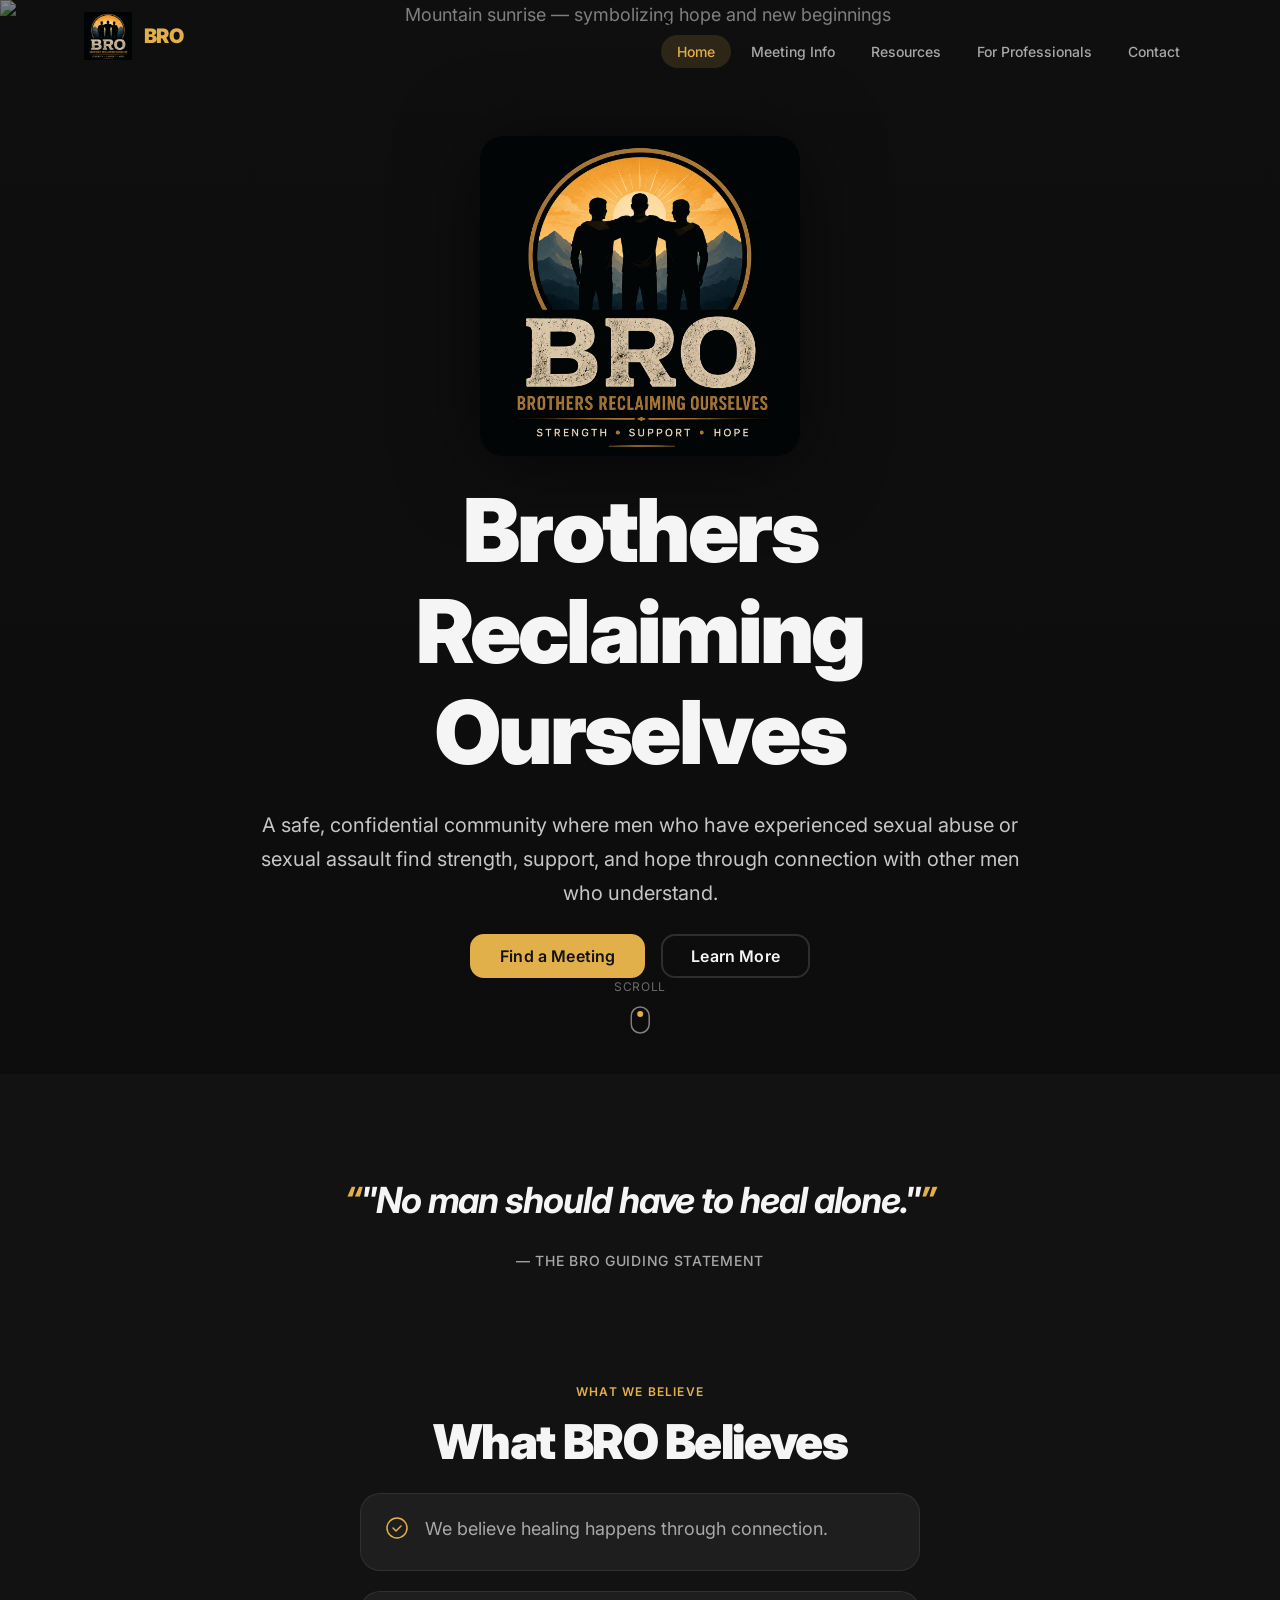
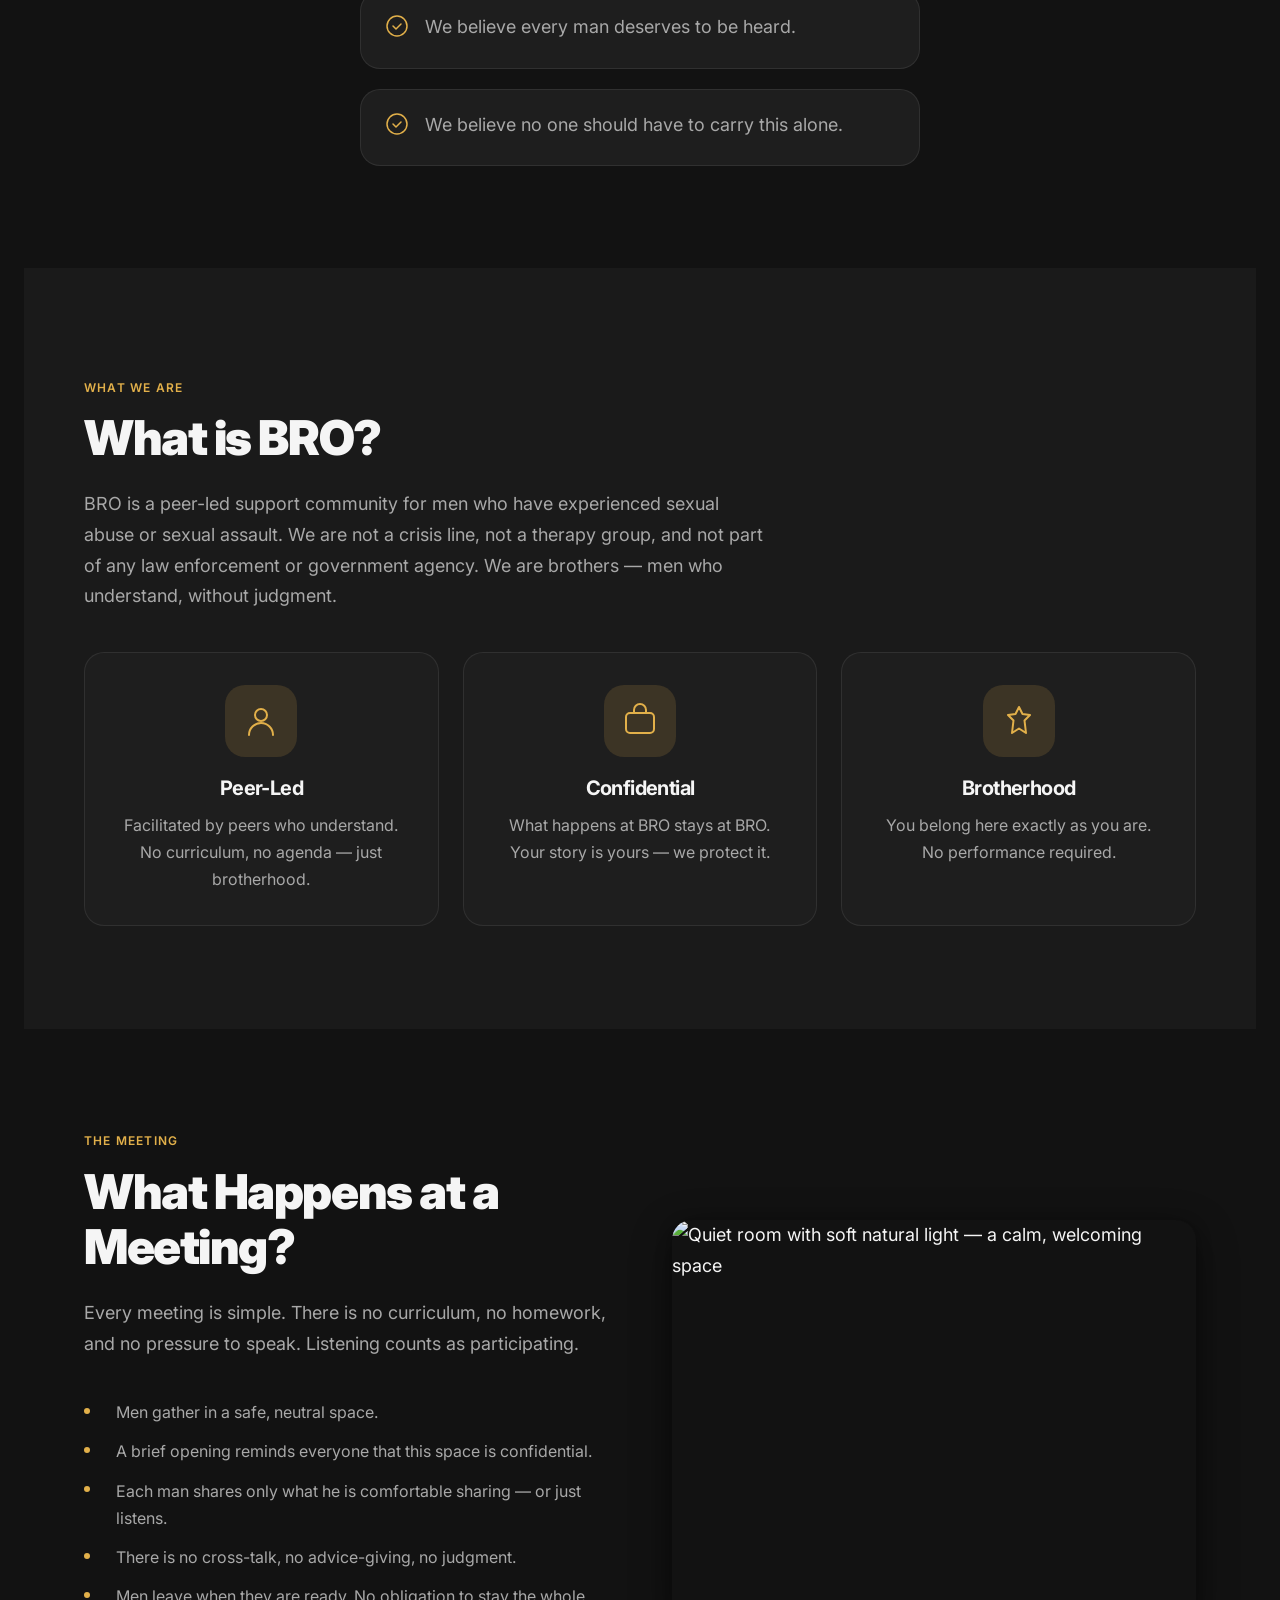
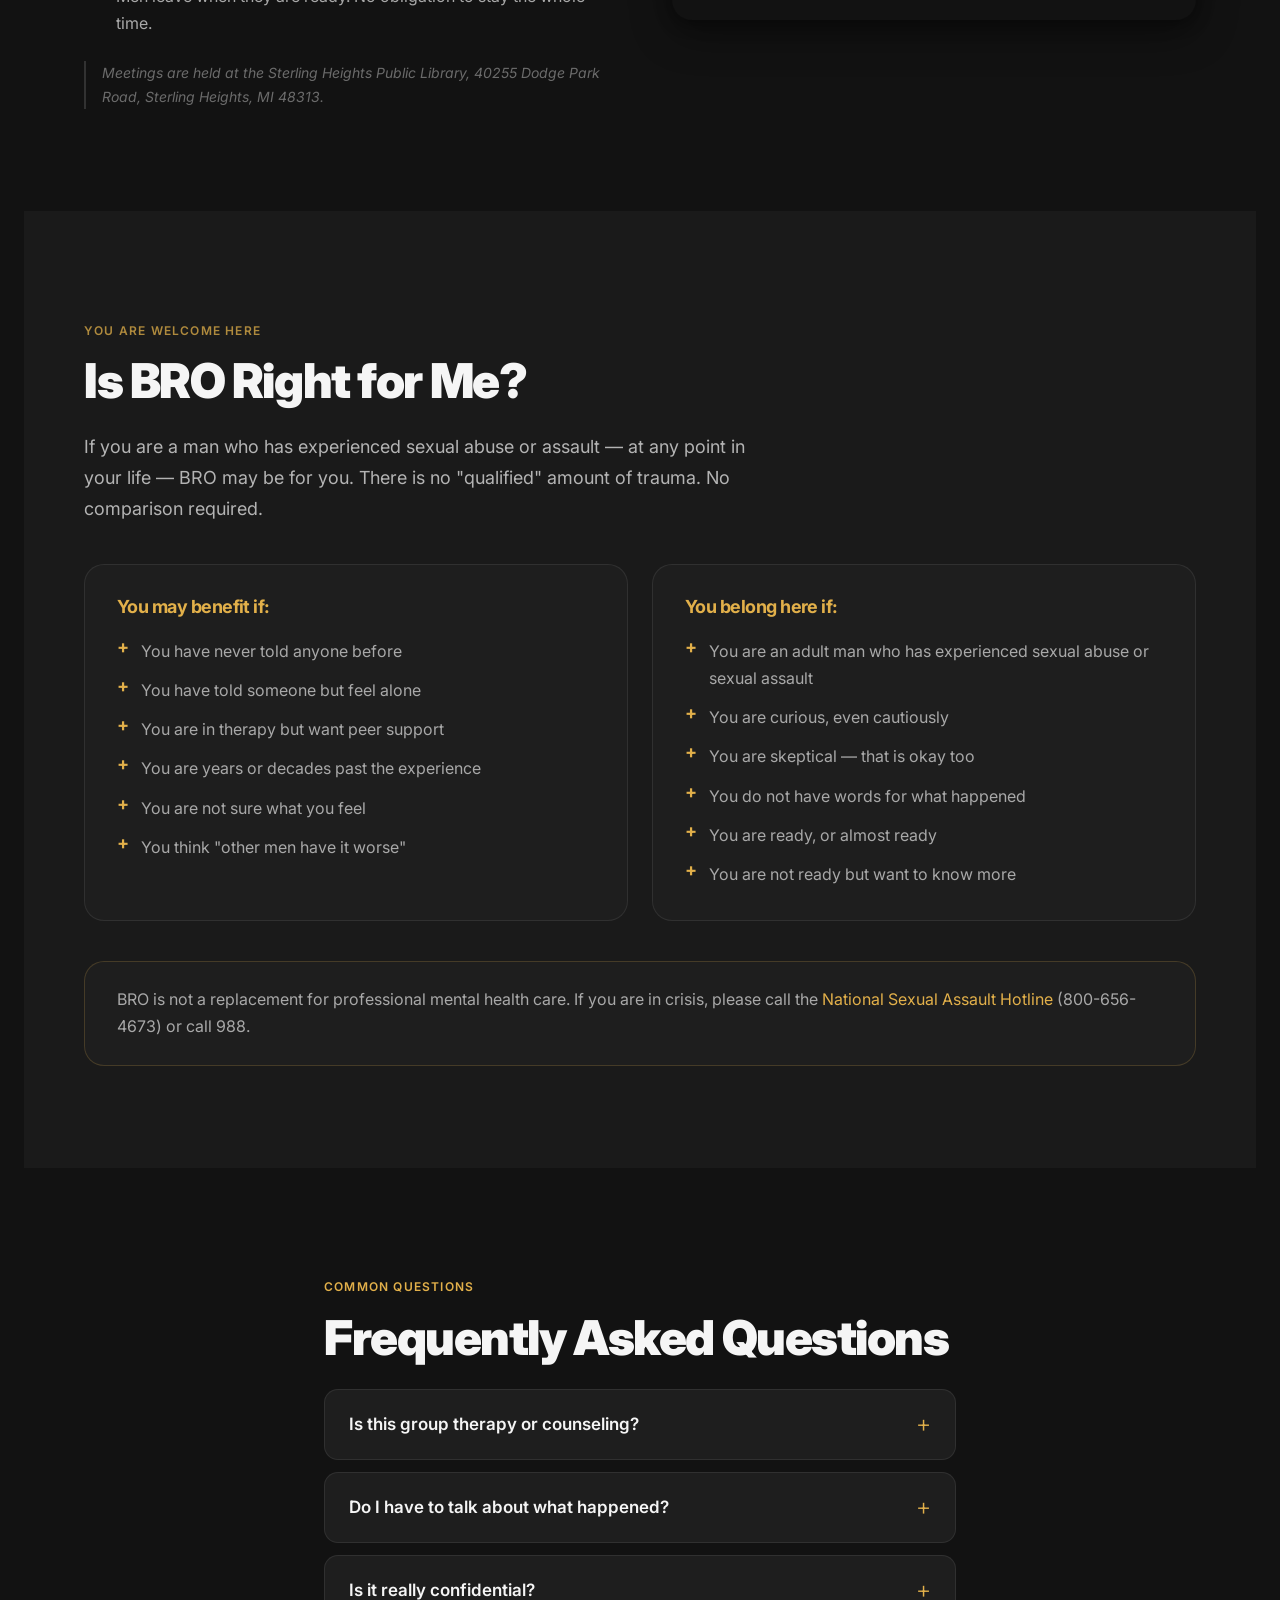
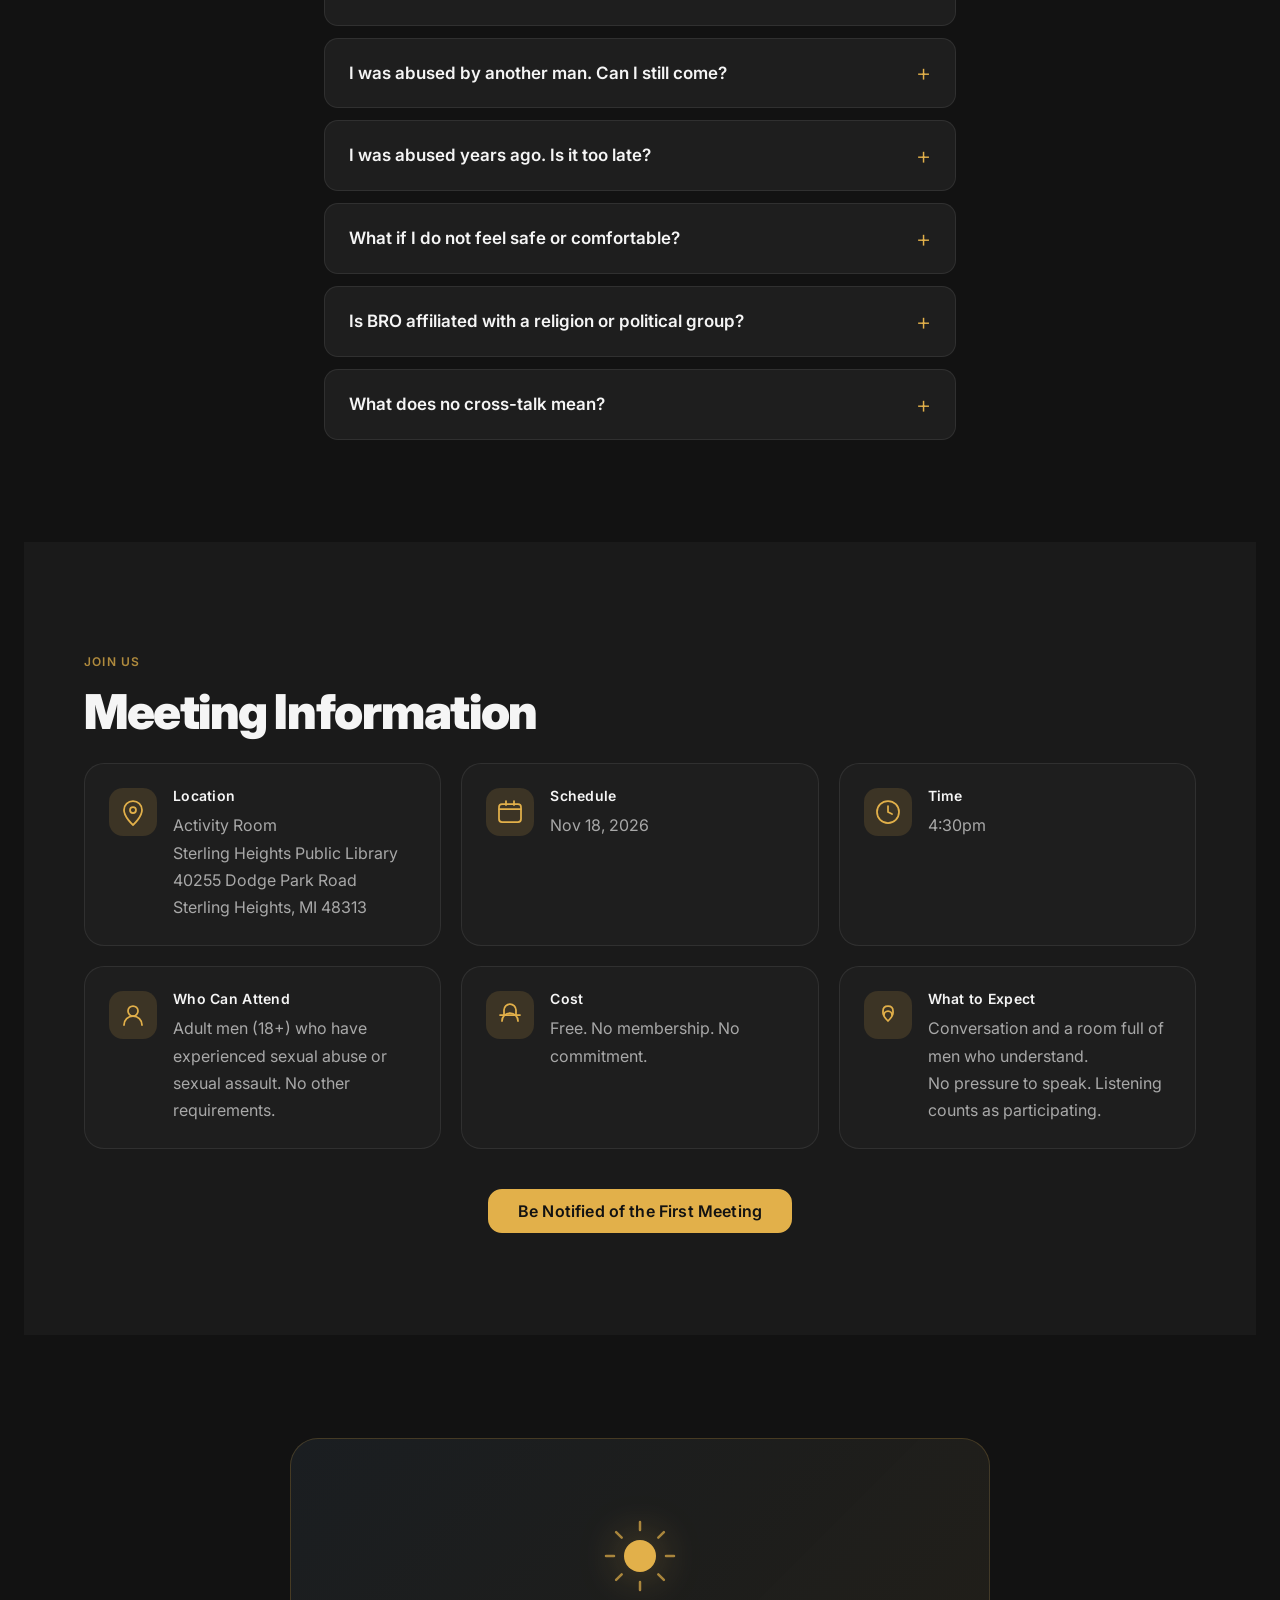
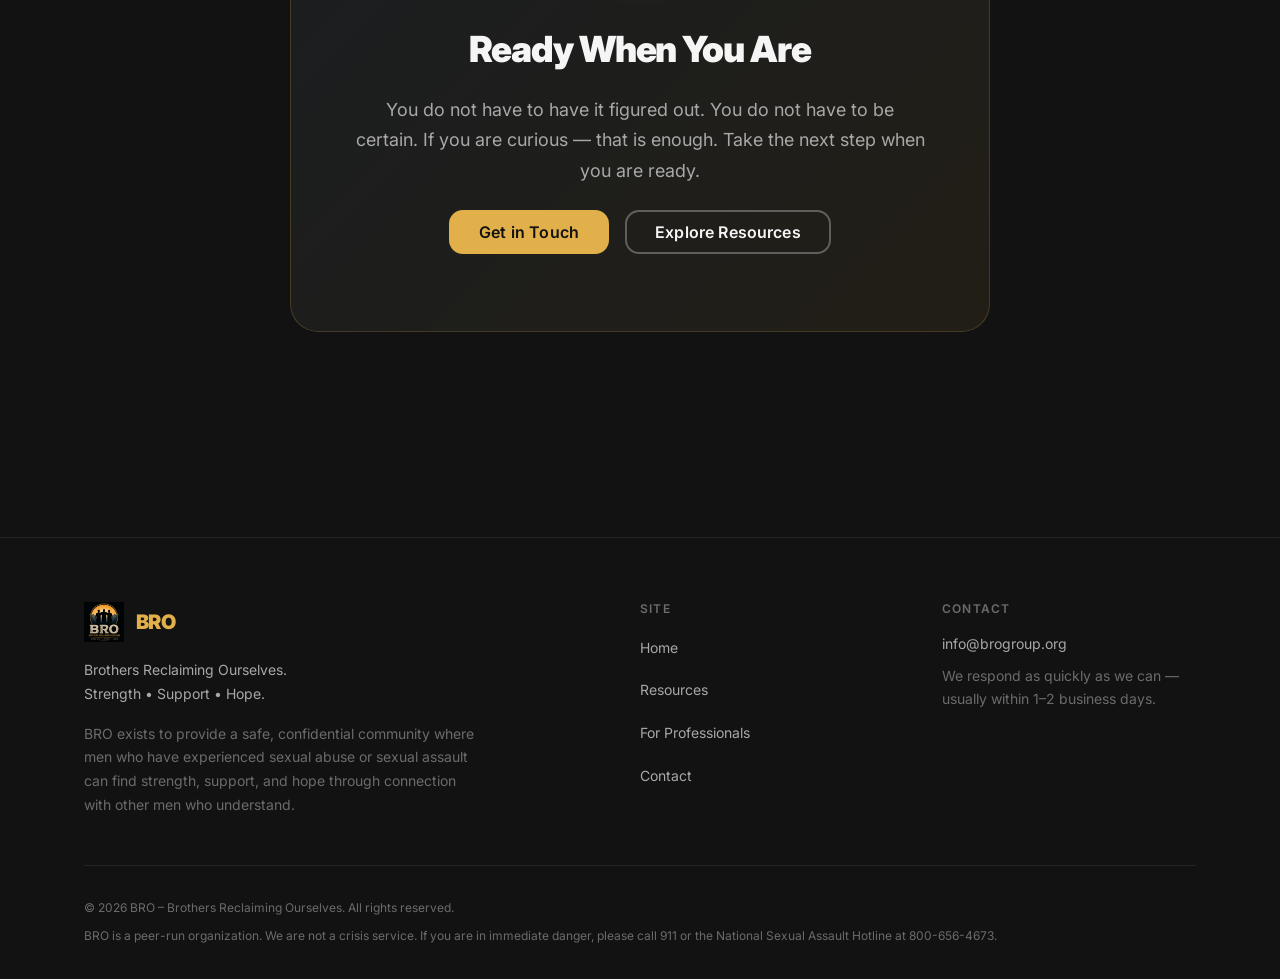
==== commit d4333a89: "Remove redundant location note from meeting info" ====
--- a/index.html
+++ b/index.html
@@ -299,7 +299,6 @@
             <div>
               <h3>Location</h3>
               <p>Activity Room<br/>Sterling Heights Public Library<br/>40255 Dodge Park Road<br/>Sterling Heights, MI 48313</p>
-              <p class="small">Richard J. Notte Sterling Heights City Center<br/>Southeast corner of Utica Road &amp; Dodge Park Road</p>
             </div>
           </div>
 
